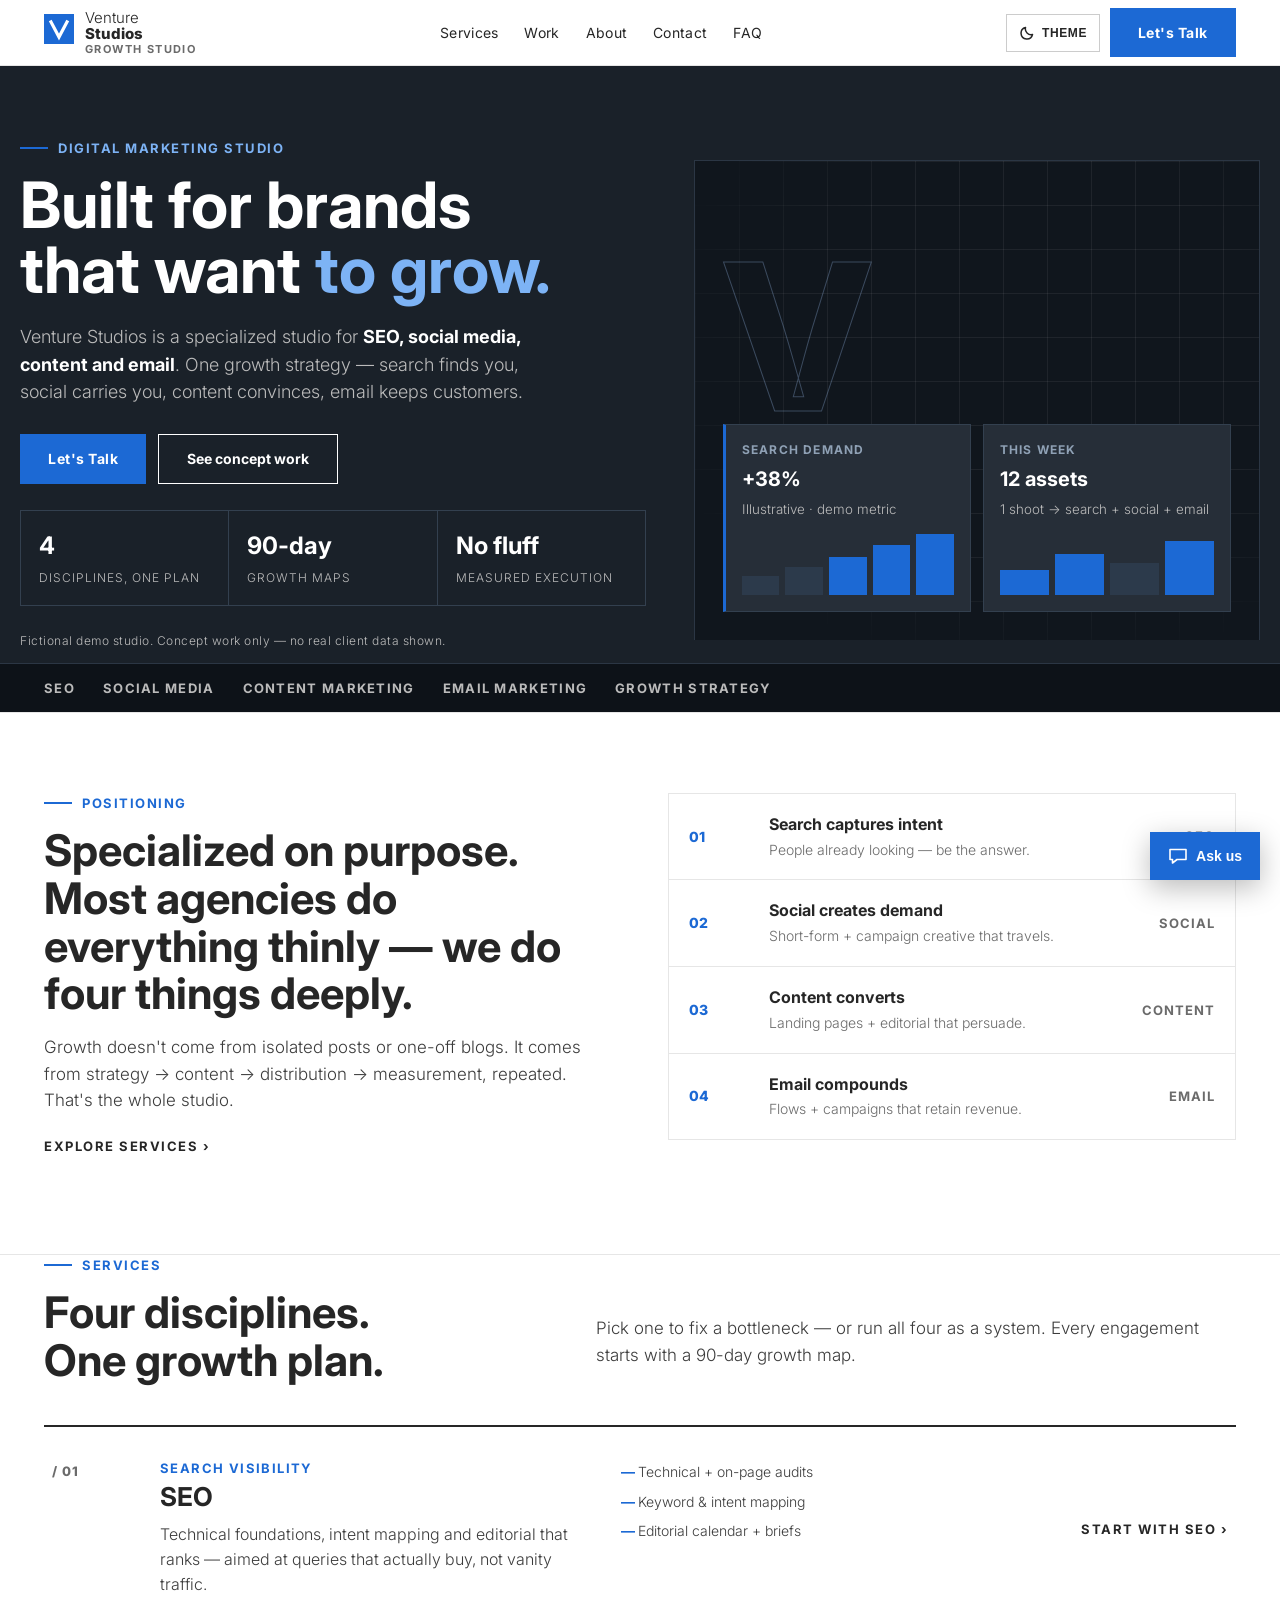
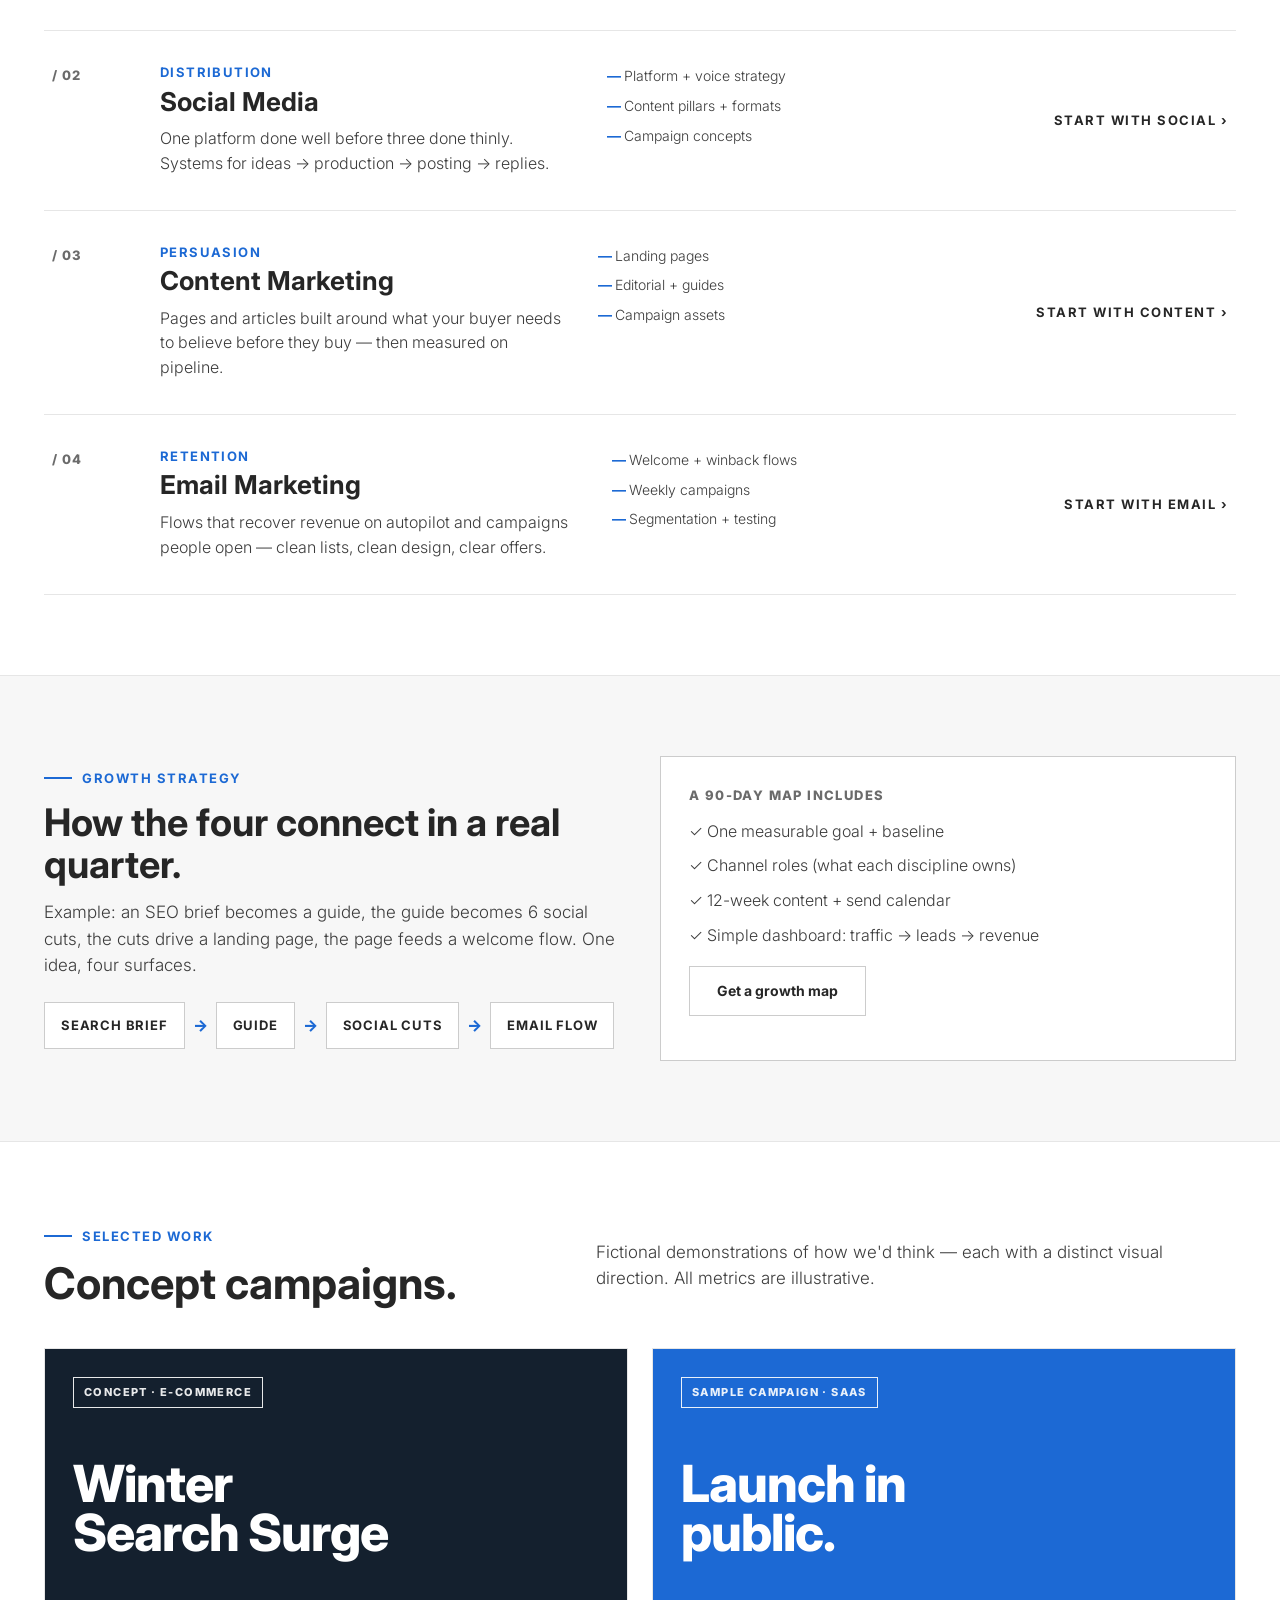
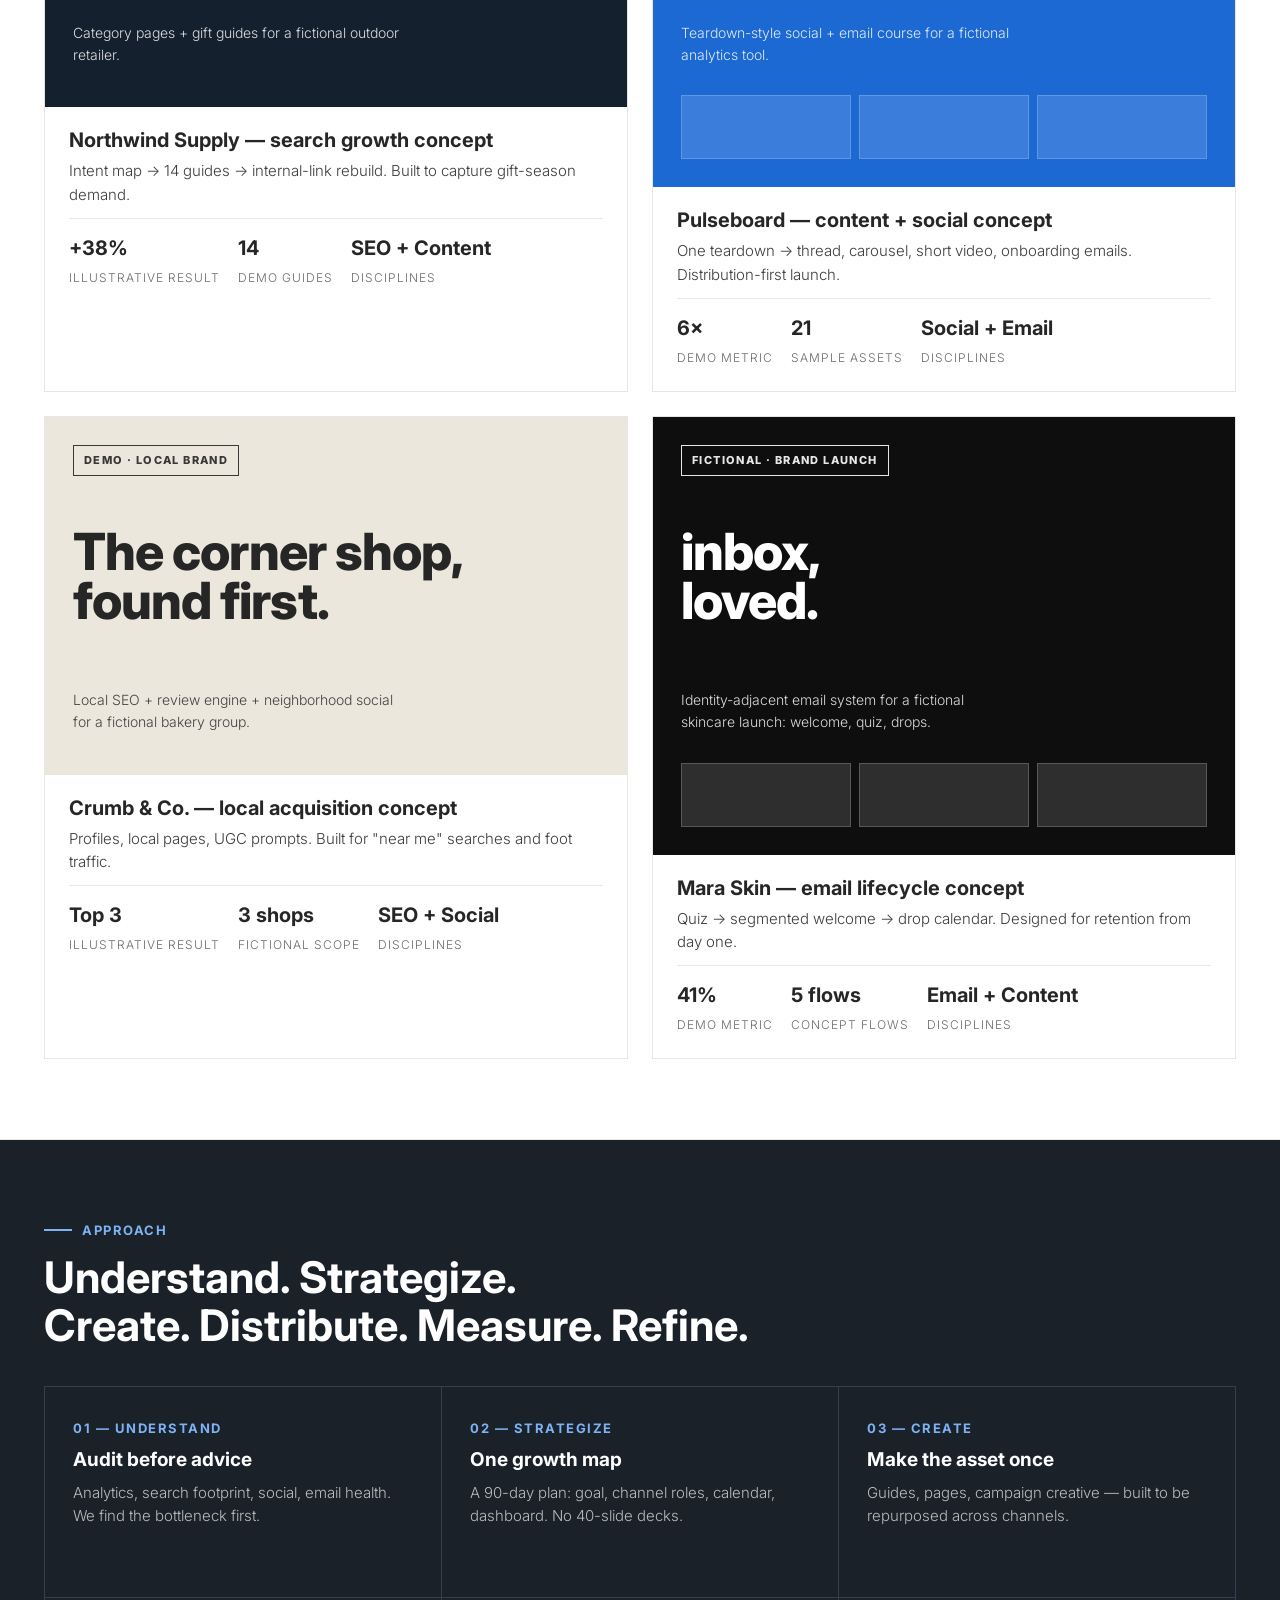
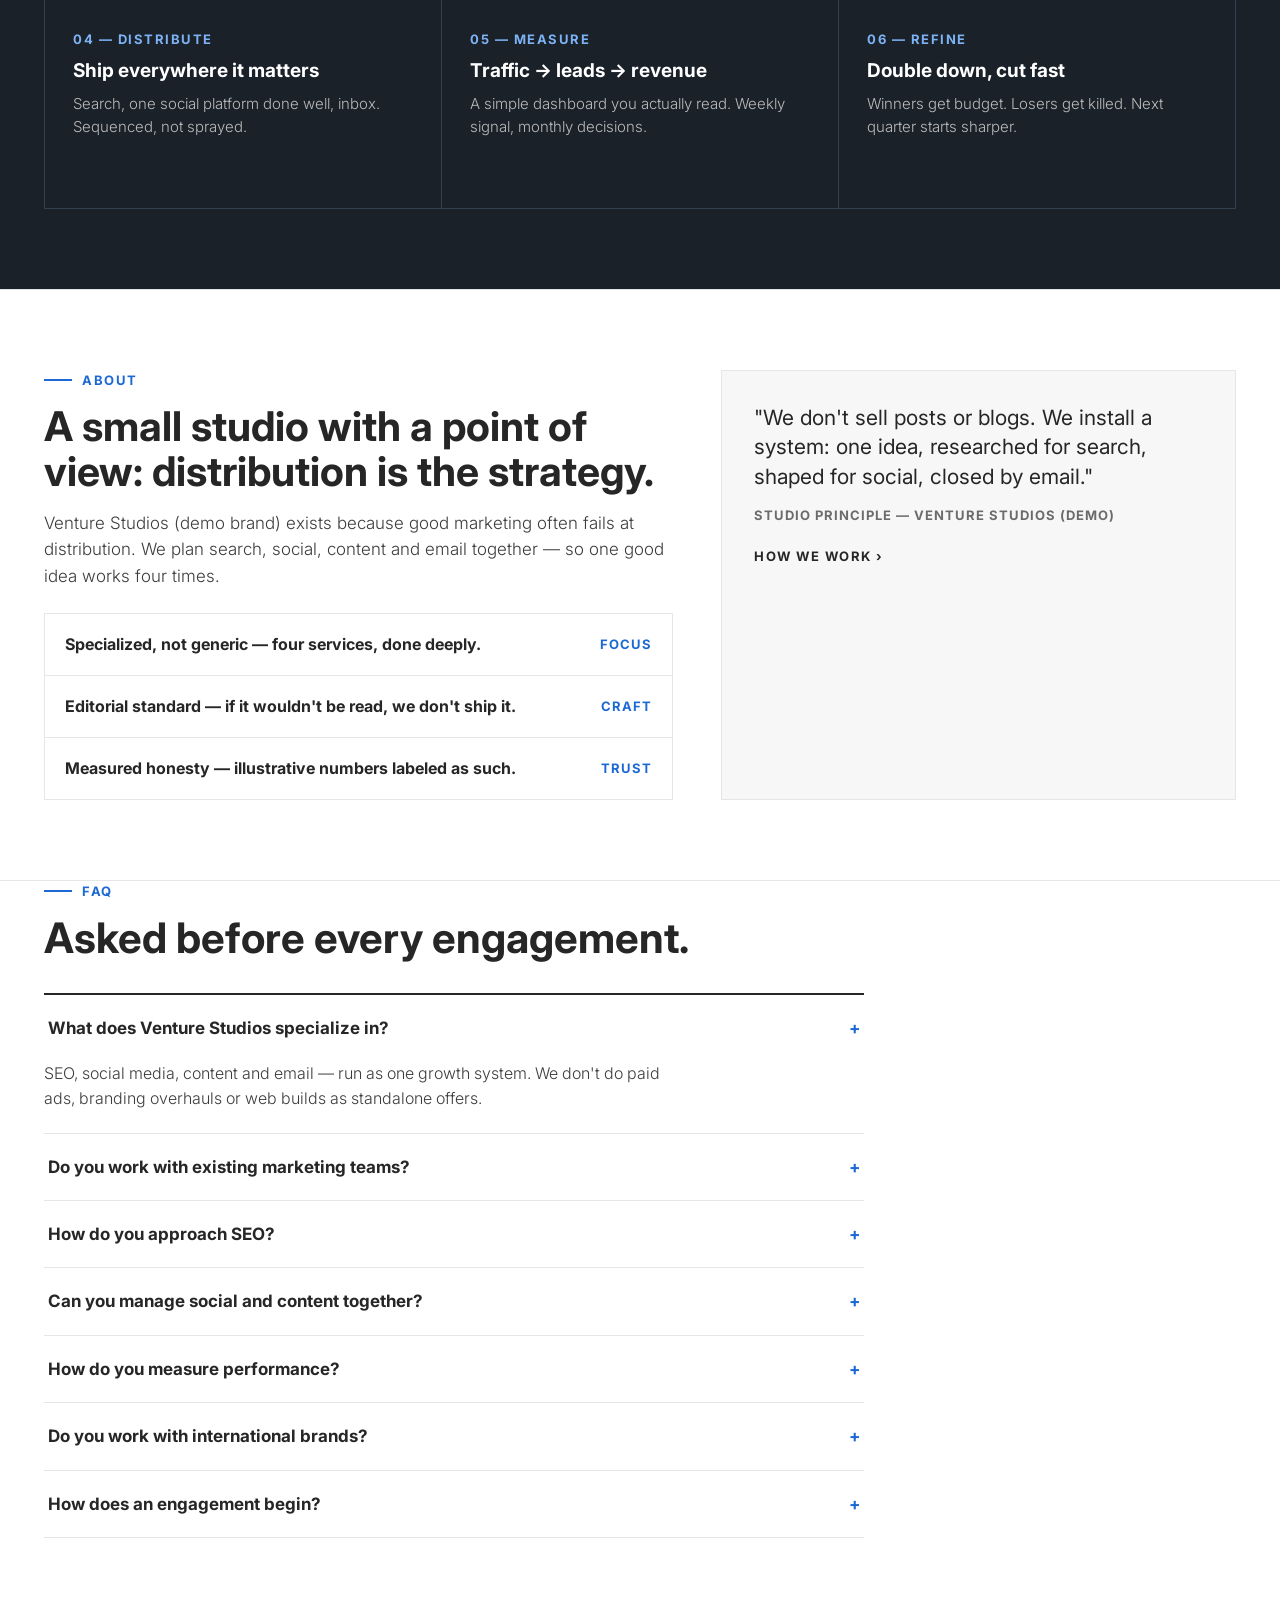
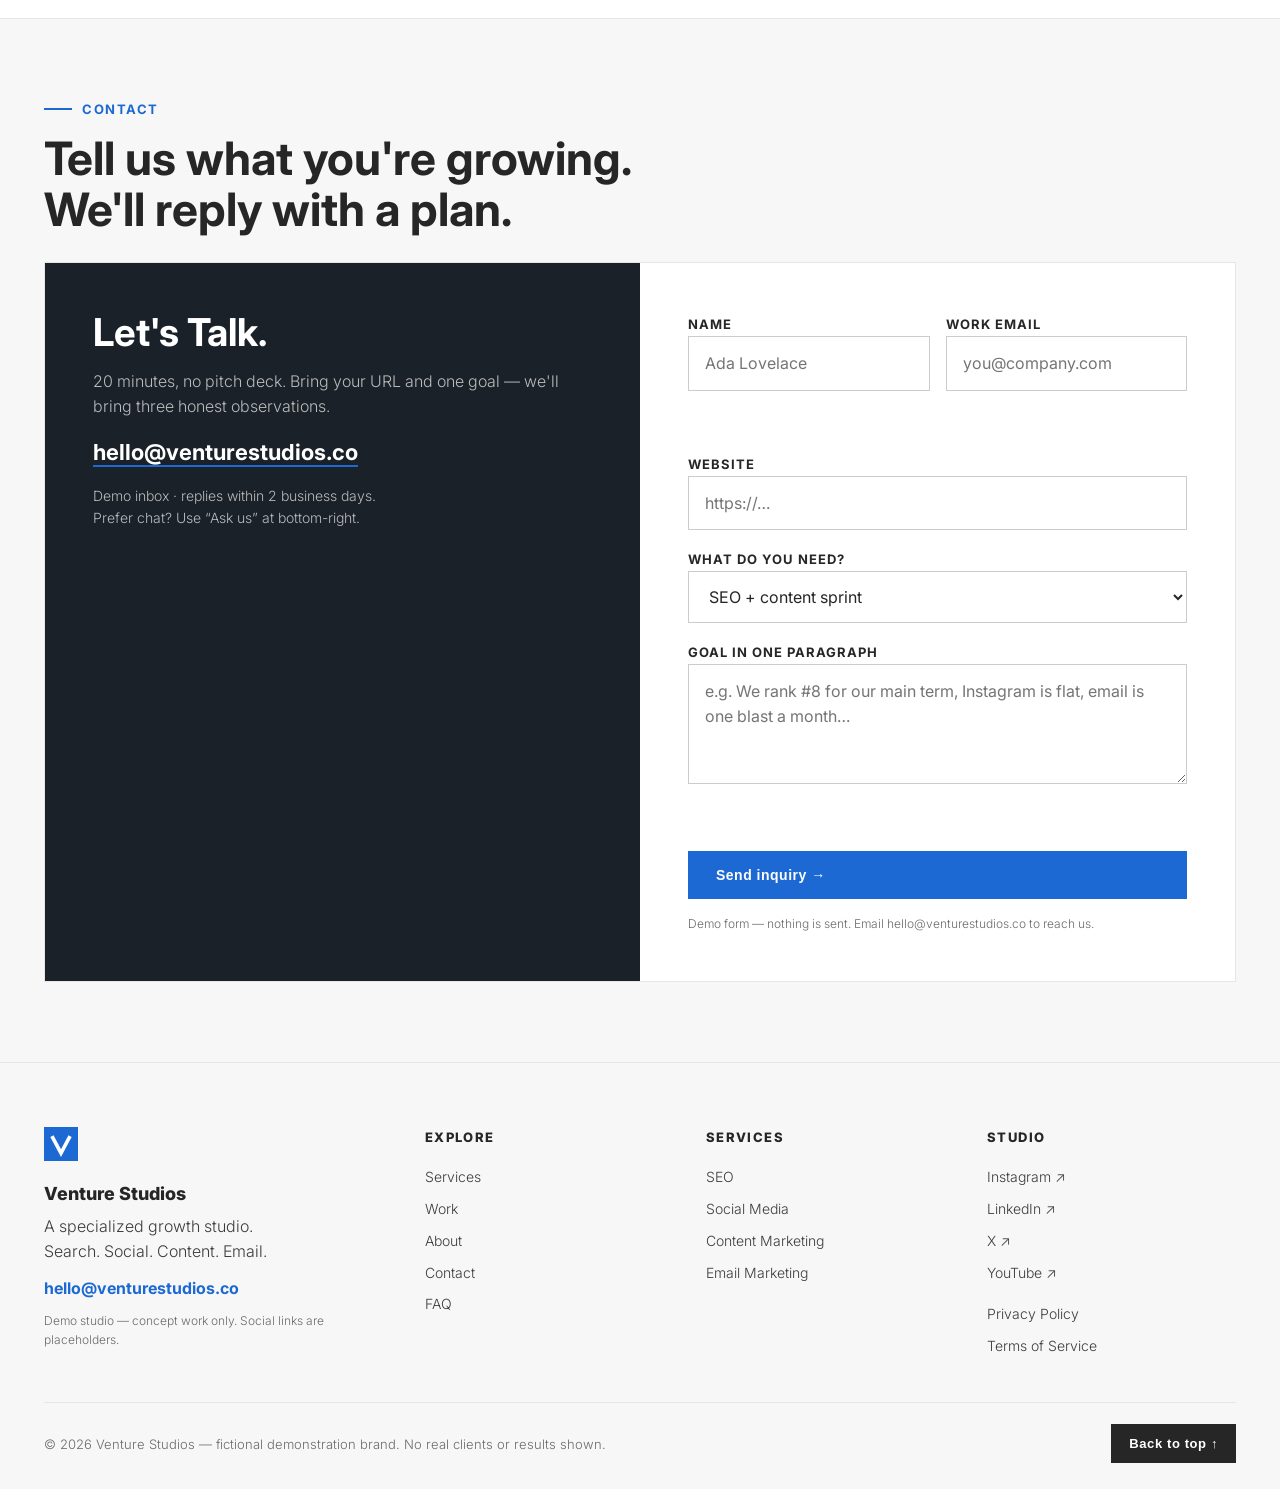
==== index.html @ 7b02ac59 "Add files via upload" ====
<!DOCTYPE html><html lang="en" data-theme="light"><head><meta charset="utf-8"><meta name="viewport" content="width=device-width, initial-scale=1, viewport-fit=cover"><title>Venture Studios — Digital Marketing Studio for SEO, Social, Content &amp; Email</title><meta name="description" content="Venture Studios is a specialized digital marketing studio. SEO, social media, content and email — connected by one growth strategy. Built for brands that want to grow."><link rel="canonical" href="https://venture-studios.demo/"><meta property="og:type" content="website"><meta property="og:title" content="Venture Studios — Digital Marketing Studio for SEO, Social, Content &amp; Email"><meta property="og:description" content="Venture Studios is a specialized digital marketing studio. SEO, social media, content and email — connected by one growth strategy. Built for brands that want to grow."><meta property="og:url" content="https://venture-studios.demo/"><meta name="twitter:card" content="summary_large_image"><meta name="twitter:title" content="Venture Studios — Digital Marketing Studio for SEO, Social, Content &amp; Email"><meta name="twitter:description" content="Venture Studios is a specialized digital marketing studio. SEO, social media, content and email — connected by one growth strategy. Built for brands that want to grow."><link rel="icon" type="image/svg+xml" href="/favicon.svg"><meta name="theme-color" content="#ffffff" media="(prefers-color-scheme: light)"><meta name="theme-color" content="#0f1419" media="(prefers-color-scheme: dark)"><link rel="preconnect" href="https://fonts.googleapis.com"><link rel="preconnect" href="https://fonts.gstatic.com" crossorigin><link href="https://fonts.googleapis.com/css2?family=Inter:wght@300;400;500;700;800&display=swap" rel="stylesheet"><link rel="stylesheet" href="/styles.css"><script type="module">(function(){try{var e=localStorage.getItem(`vs-theme`)||(window.matchMedia(`(prefers-color-scheme: dark)`).matches?`dark`:`light`);document.documentElement.setAttribute(`data-theme`,e)}catch{}})();</script></head><body><a class="skip" href="#main">Skip to content</a><header class="topnav" id="topnav"><div class="wrap nav-inner"><a class="brand" href="/" aria-label="Venture Studios home"><span class="mark" aria-hidden="true"><svg width="30" height="30" viewBox="0 0 30 30" fill="none"><rect width="30" height="30" fill="#1c69d4"></rect><path d="M7 8 L15 23 L23 8" stroke="#fff" stroke-width="3.2" stroke-linecap="square" stroke-linejoin="miter" fill="none"></path><path d="M11.5 8 L15 15.5 L18.5 8" stroke="#1c69d4" stroke-width="1.4" fill="none"></path></svg></span><span class="brand-text">Venture <strong>Studios</strong><em>Growth studio</em></span></a><nav class="desk" aria-label="Primary"><a href="/#services">Services</a><a href="/#work">Work</a><a href="/#about">About</a><a href="/#contact">Contact</a><a href="/#faq">FAQ</a></nav><div class="nav-cta"><button class="theme-btn" id="themeBtn" aria-label="Switch color theme" aria-pressed="false"><svg class="ic-sun" width="16" height="16" viewBox="0 0 16 16" fill="none" aria-hidden="true"><circle cx="8" cy="8" r="3.2" stroke="currentColor" stroke-width="1.5"></circle><path d="M8 0.8v1.8M8 13.4v1.8M0.8 8h1.8M13.4 8h1.8M3 3l1.3 1.3M11.7 11.7L13 13M13 3l-1.3 1.3M4.3 11.7L3 13" stroke="currentColor" stroke-width="1.5" stroke-linecap="square"></path></svg><svg class="ic-moon" width="16" height="16" viewBox="0 0 16 16" fill="none" aria-hidden="true"><path d="M13.5 9.5A5.8 5.8 0 0 1 6.5 2.5a5.8 5.8 0 1 0 7 7z" stroke="currentColor" stroke-width="1.5" stroke-linejoin="round"></path></svg><span class="theme-label">Theme</span></button><a class="btn-primary" href="/#contact">Let's Talk</a><button class="burger" id="burger" aria-label="Open menu" aria-expanded="false" aria-controls="mobileMenu"><span></span><span></span><span></span></button></div></div><div class="mobile-menu" id="mobileMenu" hidden><nav aria-label="Mobile"><a href="/#services">Services</a><a href="/#work">Work</a><a href="/#about">About</a><a href="/#contact">Contact</a><a href="/#faq">FAQ</a><a class="btn-primary" href="/#contact">Let's Talk</a></nav><p class="mm-note">SEO · Social · Content · Email<br><a href="mailto:hello@venturestudios.co">hello@venturestudios.co</a></p></div></header><main id="main"><section class="hero" aria-label="Introduction"><div class="wrap hero-grid"><div class="rv in"><p class="eyebrow" style="color:#7db3f5">Digital marketing studio</p><h1>Built for brands<br>that want <span>to grow.</span></h1><p class="hero-sub">Venture Studios is a specialized studio for <strong style="color:#fff">SEO, social media, content and email</strong>. One growth strategy — search finds you, social carries you, content convinces, email keeps customers.</p><div class="hero-cta"><a class="btn-primary" href="#contact">Let's Talk</a><a class="btn-dark" href="#work">See concept work</a></div><div class="hero-meta" role="list"><div role="listitem"><b>4</b><span>Disciplines, one plan</span></div><div role="listitem"><b>90-day</b><span>Growth maps</span></div><div role="listitem"><b>No fluff</b><span>Measured execution</span></div></div><p class="hero-proof">Fictional demo studio. Concept work only — no real client data shown.</p></div><div class="hero-visual rv in" aria-hidden="true"><div class="hv-grid"></div><div class="hv-big">V</div><div class="hv-cards"><div class="hv-card live"><p>Search demand</p><b>+38%</b><small>Illustrative · demo metric</small><div class="hv-bar"><i style="height:30%"></i><i style="height:45%"></i><i class="on" style="height:60%"></i><i class="on" style="height:78%"></i><i class="on" style="height:96%"></i></div></div><div class="hv-card"><p>This week</p><b>12 assets</b><small>1 shoot → search + social + email</small><div class="hv-bar"><i class="on" style="height:40%"></i><i class="on" style="height:65%"></i><i style="height:50%"></i><i class="on" style="height:85%"></i></div></div></div></div></div><div class="hero-strip"><div class="wrap"><span>SEO</span><span>Social Media</span><span>Content Marketing</span><span>Email Marketing</span><span>Growth Strategy</span></div></div></section><section class="sec" id="intro"><div class="wrap pos-grid"><div class="rv"><p class="eyebrow">Positioning</p><h2>Specialized on purpose. Most agencies do everything thinly — we do four things deeply.</h2><p class="sec-lead" style="margin-top:16px">Growth doesn't come from isolated posts or one-off blogs. It comes from strategy → content → distribution → measurement, repeated. That's the whole studio.</p><p style="margin-top:20px"><a class="text-link" href="#services">Explore services ›</a></p></div><div class="ledger rv" role="list" aria-label="How the disciplines connect"><div class="ledger-row" role="listitem"><span class="n">01</span><div><b>Search captures intent</b><span>People already looking — be the answer.</span></div><i>SEO</i></div><div class="ledger-row" role="listitem"><span class="n">02</span><div><b>Social creates demand</b><span>Short-form + campaign creative that travels.</span></div><i>Social</i></div><div class="ledger-row" role="listitem"><span class="n">03</span><div><b>Content converts</b><span>Landing pages + editorial that persuade.</span></div><i>Content</i></div><div class="ledger-row" role="listitem"><span class="n">04</span><div><b>Email compounds</b><span>Flows + campaigns that retain revenue.</span></div><i>Email</i></div></div></div></section><section class="sec" id="services" style="padding-top:0"><div class="wrap"><div class="svc-head rv"><div><p class="eyebrow">Services</p><h2>Four disciplines.<br>One growth plan.</h2></div><p class="sec-lead">Pick one to fix a bottleneck — or run all four as a system. Every engagement starts with a 90-day growth map.</p></div><div class="svc-list"><article class="svc rv"><span class="svc-no">/ 01</span><div><h3><small>Search visibility</small>SEO</h3><p>Technical foundations, intent mapping and editorial that ranks — aimed at queries that actually buy, not vanity traffic.</p></div><ul><li>Technical + on-page audits</li><li>Keyword & intent mapping</li><li>Editorial calendar + briefs</li></ul><a class="text-link" href="#contact">Start with SEO ›</a></article><article class="svc rv"><span class="svc-no">/ 02</span><div><h3><small>Distribution</small>Social Media</h3><p>One platform done well before three done thinly. Systems for ideas → production → posting → replies.</p></div><ul><li>Platform + voice strategy</li><li>Content pillars + formats</li><li>Campaign concepts</li></ul><a class="text-link" href="#contact">Start with social ›</a></article><article class="svc rv"><span class="svc-no">/ 03</span><div><h3><small>Persuasion</small>Content Marketing</h3><p>Pages and articles built around what your buyer needs to believe before they buy — then measured on pipeline.</p></div><ul><li>Landing pages</li><li>Editorial + guides</li><li>Campaign assets</li></ul><a class="text-link" href="#contact">Start with content ›</a></article><article class="svc rv"><span class="svc-no">/ 04</span><div><h3><small>Retention</small>Email Marketing</h3><p>Flows that recover revenue on autopilot and campaigns people open — clean lists, clean design, clear offers.</p></div><ul><li>Welcome + winback flows</li><li>Weekly campaigns</li><li>Segmentation + testing</li></ul><a class="text-link" href="#contact">Start with email ›</a></article></div></div></section><section class="sec growth"><div class="wrap growth-grid"><div class="rv"><p class="eyebrow">Growth strategy</p><h2>How the four connect in a real quarter.</h2><p class="sec-lead" style="margin-top:14px">Example: an SEO brief becomes a guide, the guide becomes 6 social cuts, the cuts drive a landing page, the page feeds a welcome flow. One idea, four surfaces.</p><div class="flow" aria-label="Content flow"><span>Search brief</span><em>→</em><span>Guide</span><em>→</em><span>Social cuts</span><em>→</em><span>Email flow</span></div></div><div class="rv" style="border:1px solid var(--hair-s);background:var(--canvas);padding:28px"><p style="margin:0;font-size:13px;font-weight:800;letter-spacing:1.4px;text-transform:uppercase;color:var(--muted)">A 90-day map includes</p><ul style="margin:14px 0 0;padding:0;list-style:none;display:grid;gap:10px"><li>✓ One measurable goal + baseline</li><li>✓ Channel roles (what each discipline owns)</li><li>✓ 12-week content + send calendar</li><li>✓ Simple dashboard: traffic → leads → revenue</li></ul><p style="margin-top:18px"><a class="btn-ghost" href="#contact">Get a growth map</a></p></div></div></section><section class="sec" id="work"><div class="wrap"><div class="svc-head rv"><div><p class="eyebrow">Selected work</p><h2>Concept campaigns.</h2></div><p class="sec-lead">Fictional demonstrations of how we'd think — each with a distinct visual direction. All metrics are illustrative.</p></div><div class="work-grid"><article class="work rv"><div class="art"><span class="badge">Concept · E-commerce</span><p class="art-type">Winter<br>Search Surge</p><p class="art-sub">Category pages + gift guides for a fictional outdoor retailer.</p></div><div class="work-body"><h3>Northwind Supply — search growth concept</h3><p>Intent map → 14 guides → internal-link rebuild. Built to capture gift-season demand.</p><div class="metric"><div><b>+38%</b><span>Illustrative result</span></div><div><b>14</b><span>Demo guides</span></div><div><b>SEO + Content</b><span>Disciplines</span></div></div></div></article><article class="work rv"><div class="art"><span class="badge">Sample campaign · SaaS</span><p class="art-type">Launch in<br>public.</p><p class="art-sub">Teardown-style social + email course for a fictional analytics tool.</p><div class="mock" aria-hidden="true"><i></i><i></i><i></i></div></div><div class="work-body"><h3>Pulseboard — content + social concept</h3><p>One teardown → thread, carousel, short video, onboarding emails. Distribution-first launch.</p><div class="metric"><div><b>6×</b><span>Demo metric</span></div><div><b>21</b><span>Sample assets</span></div><div><b>Social + Email</b><span>Disciplines</span></div></div></div></article><article class="work rv"><div class="art"><span class="badge" style="color:#262626">Demo · Local brand</span><p class="art-type">The corner shop, found first.</p><p class="art-sub">Local SEO + review engine + neighborhood social for a fictional bakery group.</p></div><div class="work-body"><h3>Crumb & Co. — local acquisition concept</h3><p>Profiles, local pages, UGC prompts. Built for "near me" searches and foot traffic.</p><div class="metric"><div><b>Top 3</b><span>Illustrative result</span></div><div><b>3 shops</b><span>Fictional scope</span></div><div><b>SEO + Social</b><span>Disciplines</span></div></div></div></article><article class="work rv"><div class="art"><span class="badge">Fictional · Brand launch</span><p class="art-type"> inbox,<br>loved.</p><p class="art-sub">Identity-adjacent email system for a fictional skincare launch: welcome, quiz, drops.</p><div class="mock" aria-hidden="true"><i></i><i></i><i></i></div></div><div class="work-body"><h3>Mara Skin — email lifecycle concept</h3><p>Quiz → segmented welcome → drop calendar. Designed for retention from day one.</p><div class="metric"><div><b>41%</b><span>Demo metric</span></div><div><b>5 flows</b><span>Concept flows</span></div><div><b>Email + Content</b><span>Disciplines</span></div></div></div></article></div></div></section><section class="sec proc" id="process"><div class="wrap"><p class="eyebrow">Approach</p><h2 style="font-size:clamp(28px,3.4vw,44px)">Understand. Strategize.<br>Create. Distribute. Measure. Refine.</h2><div class="steps rv"><div class="step"><b>01 — Understand</b><h3>Audit before advice</h3><p>Analytics, search footprint, social, email health. We find the bottleneck first.</p></div><div class="step"><b>02 — Strategize</b><h3>One growth map</h3><p>A 90-day plan: goal, channel roles, calendar, dashboard. No 40-slide decks.</p></div><div class="step"><b>03 — Create</b><h3>Make the asset once</h3><p>Guides, pages, campaign creative — built to be repurposed across channels.</p></div><div class="step"><b>04 — Distribute</b><h3>Ship everywhere it matters</h3><p>Search, one social platform done well, inbox. Sequenced, not sprayed.</p></div><div class="step"><b>05 — Measure</b><h3>Traffic → leads → revenue</h3><p>A simple dashboard you actually read. Weekly signal, monthly decisions.</p></div><div class="step"><b>06 — Refine</b><h3>Double down, cut fast</h3><p>Winners get budget. Losers get killed. Next quarter starts sharper.</p></div></div></div></section><section class="sec" id="about"><div class="wrap about-grid"><div class="rv"><p class="eyebrow">About</p><h2>A small studio with a point of view: distribution is the strategy.</h2><p class="sec-lead" style="margin-top:16px">Venture Studios (demo brand) exists because good marketing often fails at distribution. We plan search, social, content and email together — so one good idea works four times.</p><div class="principles"><div><b>Specialized, not generic — four services, done deeply.</b><span>Focus</span></div><div><b>Editorial standard — if it wouldn't be read, we don't ship it.</b><span>Craft</span></div><div><b>Measured honesty — illustrative numbers labeled as such.</b><span>Trust</span></div></div></div><aside class="quote-card rv"><blockquote>"We don't sell posts or blogs. We install a system: one idea, researched for search, shaped for social, closed by email."</blockquote><cite>Studio principle — Venture Studios (demo)</cite><p style="margin-top:18px"><a class="text-link" href="#process">How we work ›</a></p></aside></div></section><section class="sec" id="faq" style="padding-top:0"><div class="wrap"><p class="eyebrow">FAQ</p><h2 style="font-size:clamp(28px,3.4vw,42px)">Asked before every engagement.</h2><div class="faq-list rv"><details open><summary>What does Venture Studios specialize in? <span>+</span></summary><p>SEO, social media, content and email — run as one growth system. We don't do paid ads, branding overhauls or web builds as standalone offers.</p></details><details><summary>Do you work with existing marketing teams? <span>+</span></summary><p>Yes — most engagements plug into an in-house owner. We bring strategy, briefs and QA; your team brings context and approvals.</p></details><details><summary>How do you approach SEO? <span>+</span></summary><p>Technical health first, then intent mapping, then editorial that targets buying queries. Every article has a job: rank, assist, or convert.</p></details><details><summary>Can you manage social and content together? <span>+</span></summary><p>That's the preferred setup. One brief produces the guide, the social cuts and the email — cheaper and more coherent than separate vendors.</p></details><details><summary>How do you measure performance? <span>+</span></summary><p>One dashboard: search visibility → engaged visits → leads → email revenue. Weekly check-ins, monthly decisions. Demo metrics on this site are illustrative.</p></details><details><summary>Do you work with international brands? <span>+</span></summary><p>Yes, async-first in English. SEO and email transfer cleanly; social needs one call to nail voice per market.</p></details><details><summary>How does an engagement begin? <span>+</span></summary><p>Email hello@venturestudios.co with your URL and goal. We reply with 3 observations and a scoped 90-day map — then you decide.</p></details></div></div></section><section class="sec contact" id="contact"><div class="wrap"><p class="eyebrow">Contact</p><h2 class="rv" style="font-size:clamp(28px,3.6vw,46px);margin-bottom:28px">Tell us what you're growing.<br>We'll reply with a plan.</h2><div class="contact-grid rv"><div class="contact-left"><h2>Let's Talk.</h2><p>20 minutes, no pitch deck. Bring your URL and one goal — we'll bring three honest observations.</p><p><a class="big" href="mailto:hello@venturestudios.co">hello@venturestudios.co</a></p><p style="font-size:14px">Demo inbox · replies within 2 business days.<br>Prefer chat? Use “Ask us” at bottom-right.</p></div><form class="contact-form" id="leadForm" novalidate><div class="frow"><div class="field"><label for="f-name">Name</label><input id="f-name" name="name" required placeholder="Ada Lovelace"><p class="ferr"></p></div><div class="field"><label for="f-email">Work email</label><input id="f-email" name="email" type="email" required placeholder="you@company.com"><p class="ferr"></p></div></div><div class="field"><label for="f-url">Website</label><input id="f-url" name="website" placeholder="https://…"></div><div class="field"><label for="f-need">What do you need?</label><select id="f-need" name="need"><option>SEO + content sprint</option><option>Social + content system</option><option>Email lifecycle</option><option>Full growth (all four)</option><option>Not sure — advise me</option></select></div><div class="field"><label for="f-msg">Goal in one paragraph</label><textarea id="f-msg" name="message" required placeholder="e.g. We rank #8 for our main term, Instagram is flat, email is one blast a month…"></textarea><p class="ferr"></p></div><button class="btn-primary" type="submit">Send inquiry →</button><p style="font-size:12px;color:var(--muted);margin:0">Demo form — nothing is sent. Email hello@venturestudios.co to reach us.</p></form></div></div></section></main><footer class="footer"><div class="wrap"><div class="foot-top"><div class="foot-brand"><span class="mark" aria-hidden="true"><svg width="34" height="34" viewBox="0 0 30 30" fill="none"><rect width="30" height="30" fill="#1c69d4"></rect><path d="M7 8 L15 23 L23 8" stroke="#fff" stroke-width="3.2" fill="none"></path></svg></span><p class="foot-name">Venture Studios</p><p class="foot-tag">A specialized growth studio.<br>Search. Social. Content. Email.</p><a class="foot-mail" href="mailto:hello@venturestudios.co">hello@venturestudios.co</a><p class="demo-note">Demo studio — concept work only. Social links are placeholders.</p></div><nav class="foot-col" aria-label="Explore"><p>Explore</p><a href="/#services">Services</a><a href="/#work">Work</a><a href="/#about">About</a><a href="/#contact">Contact</a><a href="/#faq">FAQ</a></nav><nav class="foot-col" aria-label="Services"><p>Services</p><a href="/#services">SEO</a><a href="/#services">Social Media</a><a href="/#services">Content Marketing</a><a href="/#services">Email Marketing</a></nav><div class="foot-col"><p>Studio</p><div class="socials"><a href="#" aria-label="Demo link: Instagram (placeholder)">Instagram ↗</a><a href="#" aria-label="Demo link: LinkedIn (placeholder)">LinkedIn ↗</a><a href="#" aria-label="Demo link: X (placeholder)">X ↗</a><a href="#" aria-label="Demo link: YouTube (placeholder)">YouTube ↗</a></div><a href="/privacy">Privacy Policy</a><a href="/terms">Terms of Service</a></div></div><div class="foot-base"><p>© <span id="year">2026</span> Venture Studios — fictional demonstration brand. No real clients or results shown.</p><button class="to-top" id="toTop">Back to top <span aria-hidden="true">↑</span></button></div></div></footer><button class="chat-fab" id="chatFab" aria-label="Open studio chat" aria-expanded="false" aria-controls="chatPanel"><svg width="20" height="20" viewBox="0 0 20 20" fill="none" aria-hidden="true"><path d="M2 3.5h16v10H9l-4.5 3.5v-3.5H2v-10z" stroke="currentColor" stroke-width="1.6" stroke-linejoin="round"></path></svg><span>Ask us</span></button><section class="chat" id="chatPanel" role="dialog" aria-label="Venture Studios assistant" aria-modal="false" hidden><header><div><strong>Studio assistant</strong><span>Automated — not a human. Answers from this site only.</span></div><button id="chatClose" aria-label="Close chat">✕</button></header><div class="chat-log" id="chatLog" aria-live="polite"></div><div class="chips" id="chatChips"><button>What do you do?</button><button>Services</button><button>Start a project</button><button>Contact</button></div><form id="chatForm"><label class="sr" for="chatInput">Type your message</label><input id="chatInput" type="text" placeholder="Ask about services, process…" autocomplete="off" maxlength="300"><button type="submit" aria-label="Send message">→</button></form></section><script src="/app.js" defer></script></body></html>
---- styles.css ----
:root{--blue:#1c69d4;--blue-d:#0653b6;--ink:#262626;--body:#3c3c3c;--muted:#6b6b6b;--hair:#e6e6e6;--hair-s:#ccc;--canvas:#fff;--soft:#f7f7f7;--card:#fafafa;--dark:#1a2129;--dark2:#262e38;--on-d:#fff;--on-ds:#bbb;--ok:#16a34a;--err:#dc2626;--max:1240px;--sec:80px}
[data-theme="dark"]{--ink:#f2f2f2;--body:#d4d4d4;--muted:#a3a3a3;--hair:#2a3340;--hair-s:#3a4656;--canvas:#0f1419;--soft:#141b23;--card:#161e27;--dark:#0b0f14;--dark2:#1a2129;--on-d:#fff}
*{box-sizing:border-box}[hidden]{display:none!important}html{scroll-behavior:smooth}body{margin:0;font-family:Inter,system-ui,-apple-system,"Segoe UI",Roboto,sans-serif;background:var(--canvas);color:var(--body);font-weight:300;font-size:16px;line-height:1.55;-webkit-font-smoothing:antialiased;transition:background .3s,color .3s}
h1,h2,h3,h4{color:var(--ink);font-weight:700;line-height:1.1;margin:0;letter-spacing:0}
a{color:inherit}.wrap{max-width:var(--max);margin:0 auto;padding:0 24px}
.skip{position:absolute;left:-999px;top:0;background:var(--blue);color:#fff;padding:10px 16px;z-index:200}.skip:focus{left:8px;top:8px}
.sr{position:absolute;width:1px;height:1px;overflow:hidden;clip:rect(0 0 0 0)}
.eyebrow{font-size:13px;font-weight:700;letter-spacing:1.5px;text-transform:uppercase;color:var(--blue);margin:0 0 14px;display:flex;align-items:center;gap:10px}.eyebrow::before{content:"";width:28px;height:2px;background:var(--blue);display:inline-block}
.sec{padding:var(--sec) 0;border-top:1px solid var(--hair)}.sec-lead{max-width:640px;font-size:17px}
/* nav */
.topnav{position:sticky;top:0;z-index:100;background:var(--canvas);background:color-mix(in srgb,var(--canvas) 92%,transparent);backdrop-filter:blur(12px);border-bottom:1px solid var(--hair);height:66px;display:flex;align-items:center}
.nav-inner{display:flex;align-items:center;justify-content:space-between;width:100%;gap:16px}
.brand{display:flex;align-items:center;gap:11px;text-decoration:none}.brand-text{font-size:15px;color:var(--ink);line-height:1.1;display:flex;flex-direction:column}.brand-text strong{font-weight:800}.brand-text em{font-style:normal;font-size:11px;letter-spacing:1.4px;text-transform:uppercase;color:var(--muted);font-weight:700}
.desk{display:flex;gap:26px}.desk a{text-decoration:none;font-size:14px;font-weight:400;letter-spacing:.3px;color:var(--ink);position:relative;padding:6px 0}.desk a::after{content:"";position:absolute;left:0;bottom:0;height:2px;width:0;background:var(--blue);transition:width .25s}.desk a:hover::after{width:100%}
.nav-cta{display:flex;align-items:center;gap:10px}
.btn-primary{background:var(--blue);color:#fff;text-decoration:none;font-size:14px;font-weight:700;letter-spacing:.5px;padding:14px 28px;min-height:48px;display:inline-flex;align-items:center;border:0;cursor:pointer;border-radius:0;transition:background .2s,transform .15s}.btn-primary:hover{background:var(--blue-d)}.btn-primary:active{transform:translateY(1px)}
.btn-ghost{background:transparent;color:var(--ink);border:1px solid var(--hair-s);text-decoration:none;font-size:14px;font-weight:700;padding:13px 27px;min-height:48px;display:inline-flex;align-items:center;border-radius:0}.btn-ghost:hover{border-color:var(--ink)}
.btn-dark{background:transparent;color:#fff;border:1px solid #fff;text-decoration:none;padding:13px 28px;font-size:14px;font-weight:700;display:inline-flex;align-items:center}.btn-dark:hover{background:#fff;color:var(--dark)}
.theme-btn{display:inline-flex;align-items:center;gap:7px;background:transparent;border:1px solid var(--hair-s);color:var(--ink);padding:10px 12px;cursor:pointer;font-size:12px;font-weight:700;letter-spacing:.6px;text-transform:uppercase}[data-theme="dark"] .ic-sun{display:block}[data-theme="light"] .ic-sun{display:none}[data-theme="dark"] .ic-moon{display:none}[data-theme="light"] .ic-moon{display:block}
.burger{display:none;flex-direction:column;gap:5px;background:none;border:1px solid var(--hair-s);padding:12px;cursor:pointer}.burger span{width:20px;height:2px;background:var(--ink);display:block;transition:.25s}
.mobile-menu{position:absolute;top:66px;left:0;right:0;background:var(--canvas);border-bottom:1px solid var(--hair);padding:18px 24px 24px}.mobile-menu nav{display:grid;gap:4px}.mobile-menu nav a{padding:13px 4px;text-decoration:none;font-size:18px;font-weight:700;color:var(--ink);border-bottom:1px solid var(--hair)}.mm-note{color:var(--muted);font-size:14px}
/* hero */
.hero{background:var(--dark);color:#fff;position:relative;overflow:hidden}
.hero-grid{display:grid;grid-template-columns:1.05fr .95fr;gap:48px;align-items:center;padding:72px 0 0}
.hero h1{font-size:clamp(40px,5.4vw,64px);color:#fff;line-height:1.02}.hero h1 span{color:#7db3f5}
.hero-sub{color:var(--on-ds);font-size:18px;max-width:520px;margin:20px 0 28px}
.hero-meta{display:flex;gap:0;margin:26px 0;border:1px solid #33404f}.hero-meta div{flex:1;padding:16px 18px;border-left:1px solid #33404f}.hero-meta div:first-child{border-left:0}.hero-meta b{display:block;font-size:24px;color:#fff}.hero-meta span{font-size:12px;letter-spacing:1px;text-transform:uppercase;color:var(--on-ds)}
.hero-cta{display:flex;gap:12px;flex-wrap:wrap}
.hero-proof{font-size:12px;letter-spacing:.5px;color:var(--on-ds);margin-top:14px}
.hero-visual{position:relative;min-height:480px;background:#10161d;border:1px solid #2b3644;border-bottom:0;padding:28px;display:flex;flex-direction:column;justify-content:flex-end;overflow:hidden}
.hv-grid{position:absolute;inset:0;background-image:linear-gradient(#ffffff10 1px,transparent 1px),linear-gradient(90deg,#ffffff10 1px,transparent 1px);background-size:44px 44px;mask-image:radial-gradient(70% 70% at 60% 40%,#000 60%,transparent 100%)}
.hv-big{font-size:clamp(120px,16vw,210px);font-weight:800;line-height:.85;color:transparent;-webkit-text-stroke:1px #3b4a5e;letter-spacing:-4px;user-select:none}
.hv-cards{display:grid;grid-template-columns:1fr 1fr;gap:12px;position:relative}
.hv-card{background:var(--dark2);border:1px solid #33404f;padding:16px}.hv-card p{margin:0 0 4px;font-size:12px;letter-spacing:1.2px;text-transform:uppercase;color:#8fa1b5;font-weight:700}.hv-card b{color:#fff;font-size:20px}.hv-card small{color:var(--on-ds);display:block;margin-top:4px}.hv-card.live{border-left:3px solid var(--blue)}
.hv-bar{display:flex;align-items:flex-end;gap:6px;height:64px;margin-top:12px}.hv-bar i{flex:1;background:#2c3a4b;display:block}.hv-bar i.on{background:var(--blue)}
.hero-strip{background:#0d1218;border-top:1px solid #2b3644;color:var(--on-ds);font-size:13px;letter-spacing:1.3px;text-transform:uppercase;font-weight:700}.hero-strip .wrap{display:flex;gap:28px;padding-top:14px;padding-bottom:14px;overflow-x:auto;white-space:nowrap}
/* positioning */
.pos-grid{display:grid;grid-template-columns:1fr 1fr;gap:56px;align-items:start}.pos-grid h2{font-size:clamp(28px,3.4vw,44px)}.ledger{border:1px solid var(--hair)}.ledger-row{display:grid;grid-template-columns:64px 1fr auto;gap:16px;align-items:center;padding:18px 20px;border-top:1px solid var(--hair)}.ledger-row:first-child{border-top:0}.ledger-row .n{font-weight:800;color:var(--blue);font-size:14px}.ledger-row b{color:var(--ink);display:block}.ledger-row span{font-size:14px;color:var(--muted)}.ledger-row i{font-style:normal;font-size:13px;font-weight:700;letter-spacing:1px;text-transform:uppercase;color:var(--muted)}
.text-link{font-size:13px;font-weight:700;letter-spacing:1.5px;text-transform:uppercase;text-decoration:none;color:var(--ink)}.text-link:hover{color:var(--blue)}
/* services */
.svc-head{display:flex;justify-content:space-between;align-items:end;gap:24px;margin-bottom:40px}.svc-head h2{font-size:clamp(28px,3.4vw,44px)}
.svc-list{border-top:2px solid var(--ink)}
.svc{display:grid;grid-template-columns:80px 1fr 1fr auto;gap:28px;padding:34px 8px;border-bottom:1px solid var(--hair);align-items:start;transition:background .25s}.svc:hover{background:var(--soft)}
.svc-no{font-size:13px;font-weight:800;letter-spacing:1px;color:var(--muted)}.svc h3{font-size:26px;margin:0 0 10px}.svc h3 small{display:block;font-size:13px;letter-spacing:1.4px;text-transform:uppercase;color:var(--blue);margin-bottom:8px}.svc p{margin:0;max-width:420px}.svc ul{list-style:none;margin:0;padding:0;display:grid;gap:8px;font-size:14px}.svc ul li::before{content:"— ";color:var(--blue);font-weight:700}.svc a{align-self:center}
/* growth band */
.growth{background:var(--soft)}.growth-grid{display:grid;grid-template-columns:1fr 1fr;gap:40px;align-items:center}.growth h2{font-size:clamp(26px,3vw,38px)}.flow{display:flex;align-items:center;gap:0;flex-wrap:wrap;margin-top:24px}.flow span{background:var(--canvas);border:1px solid var(--hair-s);padding:12px 16px;font-size:13px;font-weight:700;letter-spacing:.8px;text-transform:uppercase;color:var(--ink)}.flow em{font-style:normal;padding:0 8px;color:var(--blue);font-weight:800}
/* work */
.work-grid{display:grid;grid-template-columns:1fr 1fr;gap:24px}
.work{border:1px solid var(--hair);background:var(--canvas);overflow:hidden}
.work .art{min-height:300px;padding:28px;display:flex;flex-direction:column;justify-content:space-between;color:#fff;position:relative;overflow:hidden}
.work:nth-child(1) .art{background:#14202e}.work:nth-child(2) .art{background:#1c69d4}.work:nth-child(3) .art{background:#ece7dd;color:#262626}.work:nth-child(4) .art{background:#0e0e0e}
.badge{display:inline-block;font-size:11px;font-weight:800;letter-spacing:1.4px;text-transform:uppercase;border:1px solid currentColor;padding:6px 10px;width:fit-content;opacity:.9}
.art-type{font-size:clamp(34px,4vw,54px);font-weight:800;line-height:.95;letter-spacing:-1px}
.art-sub{font-size:14px;opacity:.85;max-width:340px}
.work-body{padding:22px 24px}.work-body h3{font-size:20px;margin:0 0 8px}.work-body p{margin:0 0 12px;font-size:15px}.metric{display:flex;gap:18px;border-top:1px solid var(--hair);padding-top:14px;margin-top:6px}.metric b{color:var(--ink);font-size:20px;display:block}.metric span{font-size:12px;text-transform:uppercase;letter-spacing:1px;color:var(--muted)}
.mock{display:grid;grid-template-columns:1fr 1fr 1fr;gap:8px;margin-top:16px}.mock i{height:64px;display:block;background:#ffffff22;border:1px solid #ffffff33}.mock.light i{background:#00000010;border-color:#00000020}
/* process */
.proc{background:var(--dark);color:#fff}.proc h2{color:#fff}.proc .eyebrow{color:#7db3f5}.proc .eyebrow::before{background:#7db3f5}.steps{display:grid;grid-template-columns:repeat(3,1fr);gap:1px;background:#33404f;border:1px solid #33404f;margin-top:36px}.step{background:var(--dark);padding:28px;min-height:210px}.step b{font-size:13px;letter-spacing:1.5px;text-transform:uppercase;color:#7db3f5}.step h3{color:#fff;margin:10px 0;font-size:19px}.step p{color:var(--on-ds);margin:0;font-size:15px}
/* about */
.about-grid{display:grid;grid-template-columns:1.1fr .9fr;gap:48px}.about-grid h2{font-size:clamp(28px,3.2vw,42px)}.principles{display:grid;gap:0;border:1px solid var(--hair);margin-top:24px}.principles div{padding:18px 20px;border-top:1px solid var(--hair);display:grid;grid-template-columns:1fr auto;gap:12px;align-items:center}.principles div:first-child{border:0}.principles b{color:var(--ink)}.principles span{font-size:13px;font-weight:700;color:var(--blue);letter-spacing:1px;text-transform:uppercase}
.quote-card{background:var(--soft);border:1px solid var(--hair);padding:32px;position:sticky;top:90px}.quote-card blockquote{margin:0;font-size:21px;line-height:1.4;color:var(--ink);font-weight:400}.quote-card cite{display:block;margin-top:14px;font-style:normal;font-size:13px;letter-spacing:1px;text-transform:uppercase;color:var(--muted);font-weight:700}
/* faq */
.faq-list{max-width:820px;margin-top:32px;border-top:2px solid var(--ink)}details{border-bottom:1px solid var(--hair)}summary{cursor:pointer;list-style:none;display:flex;justify-content:space-between;gap:16px;padding:20px 4px;font-weight:700;color:var(--ink);font-size:17px}summary::-webkit-details-marker{display:none}summary span:last-child{color:var(--blue)}details p{margin:0 0 22px;max-width:640px}
/* contact */
.contact{background:var(--soft)}.contact-grid{display:grid;grid-template-columns:1fr 1fr;gap:0;border:1px solid var(--hair);background:var(--canvas)}.contact-left{background:var(--dark);color:#fff;padding:48px}.contact-left h2{color:#fff;font-size:clamp(28px,3vw,40px)}.contact-left p{color:var(--on-ds)}.contact-left a.big{color:#fff;font-size:22px;font-weight:700;text-decoration:none;border-bottom:2px solid var(--blue)}.contact-left a.big:hover{color:#7db3f5}
form.contact-form{padding:48px;display:grid;gap:16px}label{font-size:13px;font-weight:700;letter-spacing:1px;text-transform:uppercase;color:var(--ink)}input,select,textarea{background:var(--canvas);border:1px solid var(--hair-s);color:var(--ink);padding:14px 16px;font:inherit;font-weight:400;min-height:48px;width:100%;border-radius:0}input:focus,select:focus,textarea:focus{outline:2px solid var(--blue);outline-offset:-1px}textarea{min-height:120px;resize:vertical}.frow{display:grid;grid-template-columns:1fr 1fr;gap:16px}.ferr{color:var(--err);font-size:13px;min-height:18px}.ok-msg{background:#eafbef;border:1px solid var(--ok);color:#14532d;padding:14px 16px;font-size:14px}
/* footer */
.footer{background:var(--soft);border-top:1px solid var(--hair);padding:64px 0 0;color:var(--body)}.foot-top{display:grid;grid-template-columns:1.4fr 1fr 1fr 1fr;gap:32px;padding-bottom:40px}.foot-name{color:var(--ink);font-weight:800;font-size:18px;margin:12px 0 6px}.foot-tag{margin:0 0 12px}.foot-mail{font-weight:700;color:var(--blue);text-decoration:none}.demo-note{font-size:12px;color:var(--muted)}.foot-col p{font-size:13px;font-weight:800;letter-spacing:1.4px;text-transform:uppercase;color:var(--ink);margin:0 0 14px}.foot-col a{display:block;text-decoration:none;font-size:14px;padding:5px 0;color:var(--body)}.foot-col a:hover{color:var(--blue)}.socials{margin-bottom:10px}.foot-base{border-top:1px solid var(--hair);padding:18px 0 22px;display:flex;justify-content:space-between;gap:16px;align-items:center;font-size:13px;color:var(--muted)}.to-top{background:var(--ink);color:var(--canvas);border:0;padding:12px 18px;font-weight:700;cursor:pointer;font-size:13px;letter-spacing:.6px}
/* chat */
.chat-fab{position:fixed;right:20px;bottom:calc(20px + env(safe-area-inset-bottom));z-index:120;background:var(--blue);color:#fff;border:0;display:flex;align-items:center;gap:8px;padding:14px 18px;font-weight:700;font-size:14px;cursor:pointer;box-shadow:0 8px 28px #0004;border-radius:0}.chat-fab:hover{background:var(--blue-d)}
.chat{position:fixed;right:20px;bottom:calc(84px + env(safe-area-inset-bottom));z-index:121;width:min(360px,calc(100vw - 32px));background:var(--canvas);border:1px solid var(--hair-s);box-shadow:0 20px 60px #0005;display:flex;flex-direction:column;overflow:hidden}.chat header{background:var(--dark);color:#fff;padding:14px 16px;display:flex;justify-content:space-between;gap:10px;align-items:flex-start}.chat header strong{display:block;font-size:15px}.chat header span{font-size:12px;color:var(--on-ds)}.chat header button{background:none;border:1px solid #ffffff44;color:#fff;cursor:pointer;padding:6px 10px}.chat-log{height:260px;overflow:auto;padding:14px;display:flex;flex-direction:column;gap:10px}.msg{max-width:85%;padding:10px 12px;font-size:14px}.msg.bot{background:var(--soft);border:1px solid var(--hair);color:var(--ink)}.msg.user{background:var(--blue);color:#fff;align-self:flex-end}.chips{display:flex;gap:8px;padding:0 14px 10px;flex-wrap:wrap}.chips button{border:1px solid var(--hair-s);background:var(--canvas);color:var(--ink);font-size:12px;font-weight:700;padding:8px 10px;cursor:pointer}.chips button:hover{border-color:var(--blue);color:var(--blue)}#chatForm{display:flex;border-top:1px solid var(--hair)}#chatForm input{border:0;flex:1}#chatForm input:focus{outline:none;box-shadow:inset 0 0 0 2px var(--blue)}#chatForm button{background:var(--ink);color:var(--canvas);border:0;width:52px;cursor:pointer;font-size:18px}
/* reveal */
.rv{opacity:0;transform:translateY(18px);transition:opacity .6s ease,transform .6s ease}.rv.in{opacity:1;transform:none}@media(prefers-reduced-motion:reduce){html{scroll-behavior:auto}.rv{opacity:1;transform:none;transition:none}*{animation:none!important;transition:none!important}}
:focus-visible{outline:2px solid var(--blue);outline-offset:2px}
.legal{max-width:760px;padding:56px 24px 80px;margin:0 auto}.legal h1{font-size:40px;margin:0 0 12px}.legal h2{font-size:20px;margin:32px 0 8px}.legal p,.legal li{font-size:15.5px}
@media(max-width:960px){.hero-grid,.pos-grid,.growth-grid,.about-grid,.contact-grid{grid-template-columns:1fr}.svc{grid-template-columns:1fr;gap:12px}.steps{grid-template-columns:1fr 1fr}.work-grid{grid-template-columns:1fr}.foot-top{grid-template-columns:1fr 1fr}.desk{display:none}.burger{display:flex}.hero-visual{min-height:420px}.quote-card{position:static}.contact-left,.contact-form{padding:28px}}
@media(max-width:640px){:root{--sec:56px}.steps{grid-template-columns:1fr}.frow{grid-template-columns:1fr}.foot-top{grid-template-columns:1fr}.theme-label{display:none}.hero-meta{flex-direction:column}.hero-meta div{border-left:0;border-top:1px solid #33404f}.hero-meta div:first-child{border-top:0}.btn-primary{padding:14px 20px}}
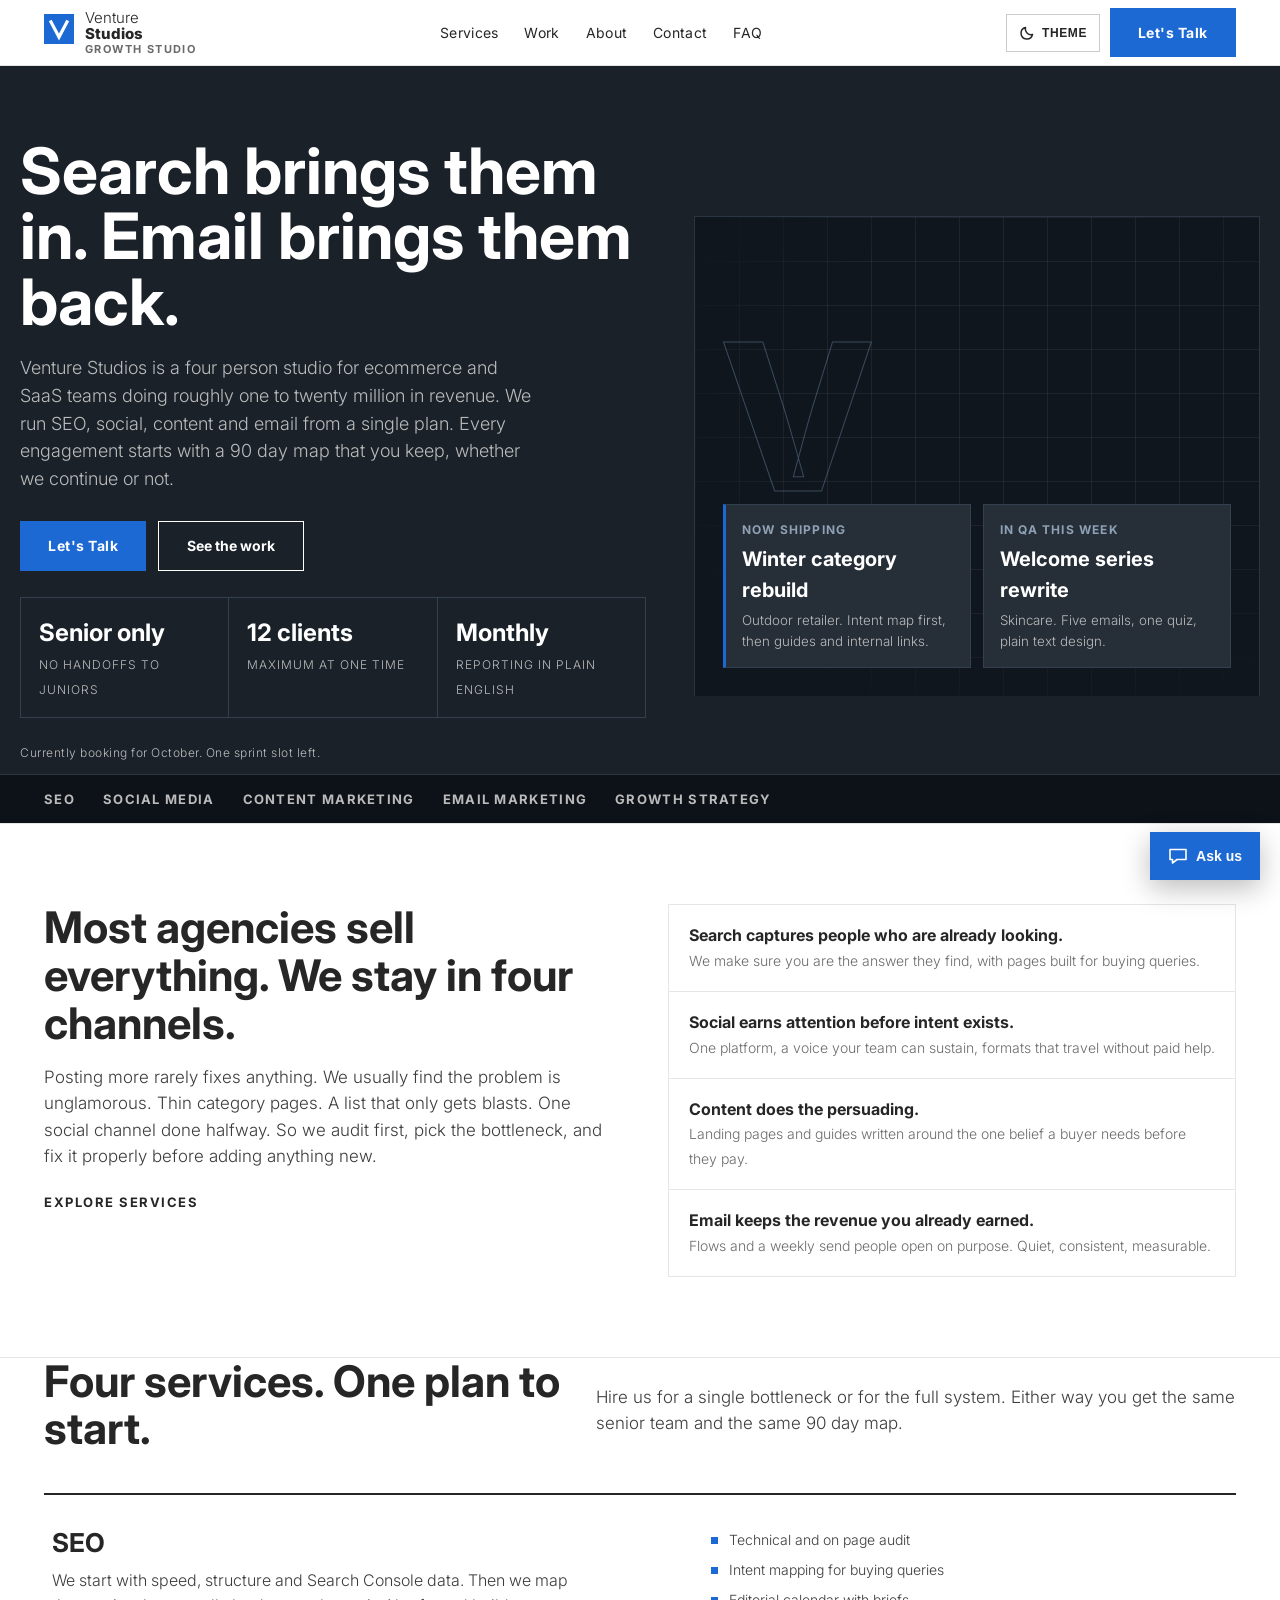
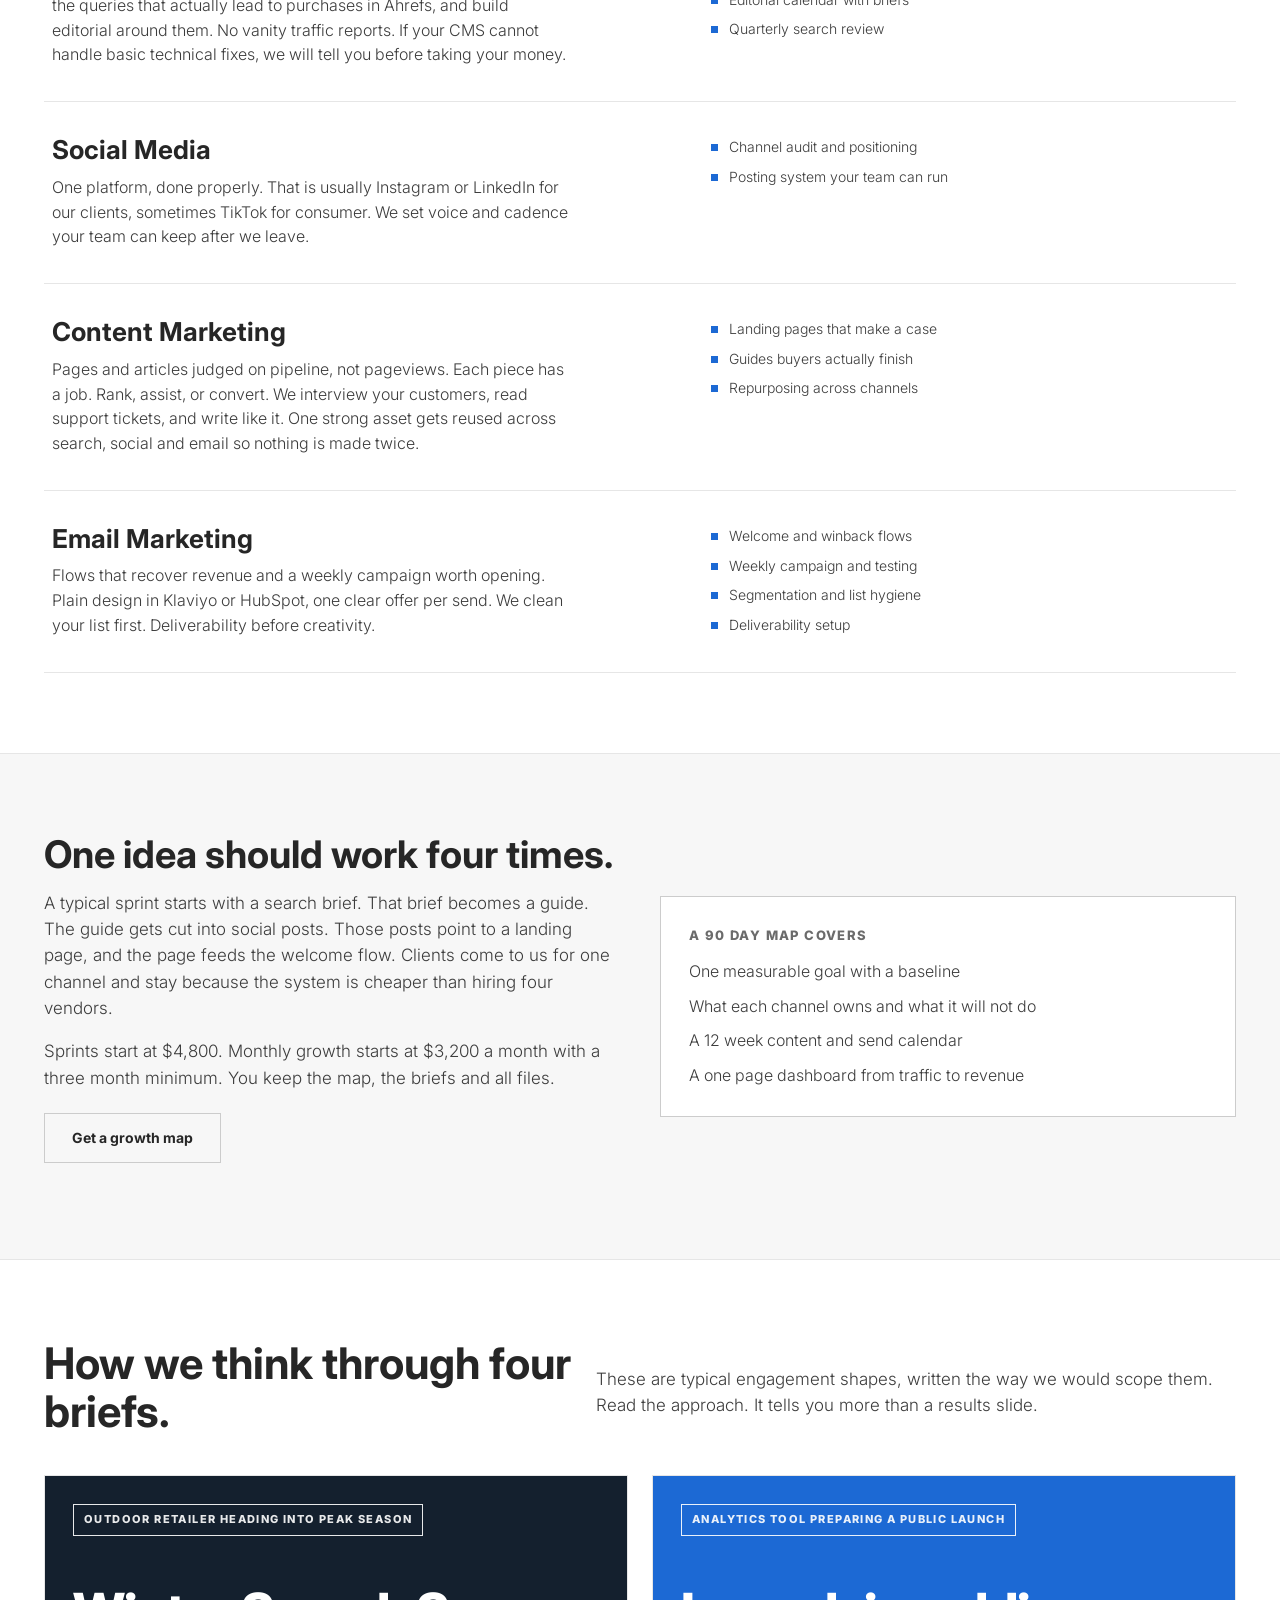
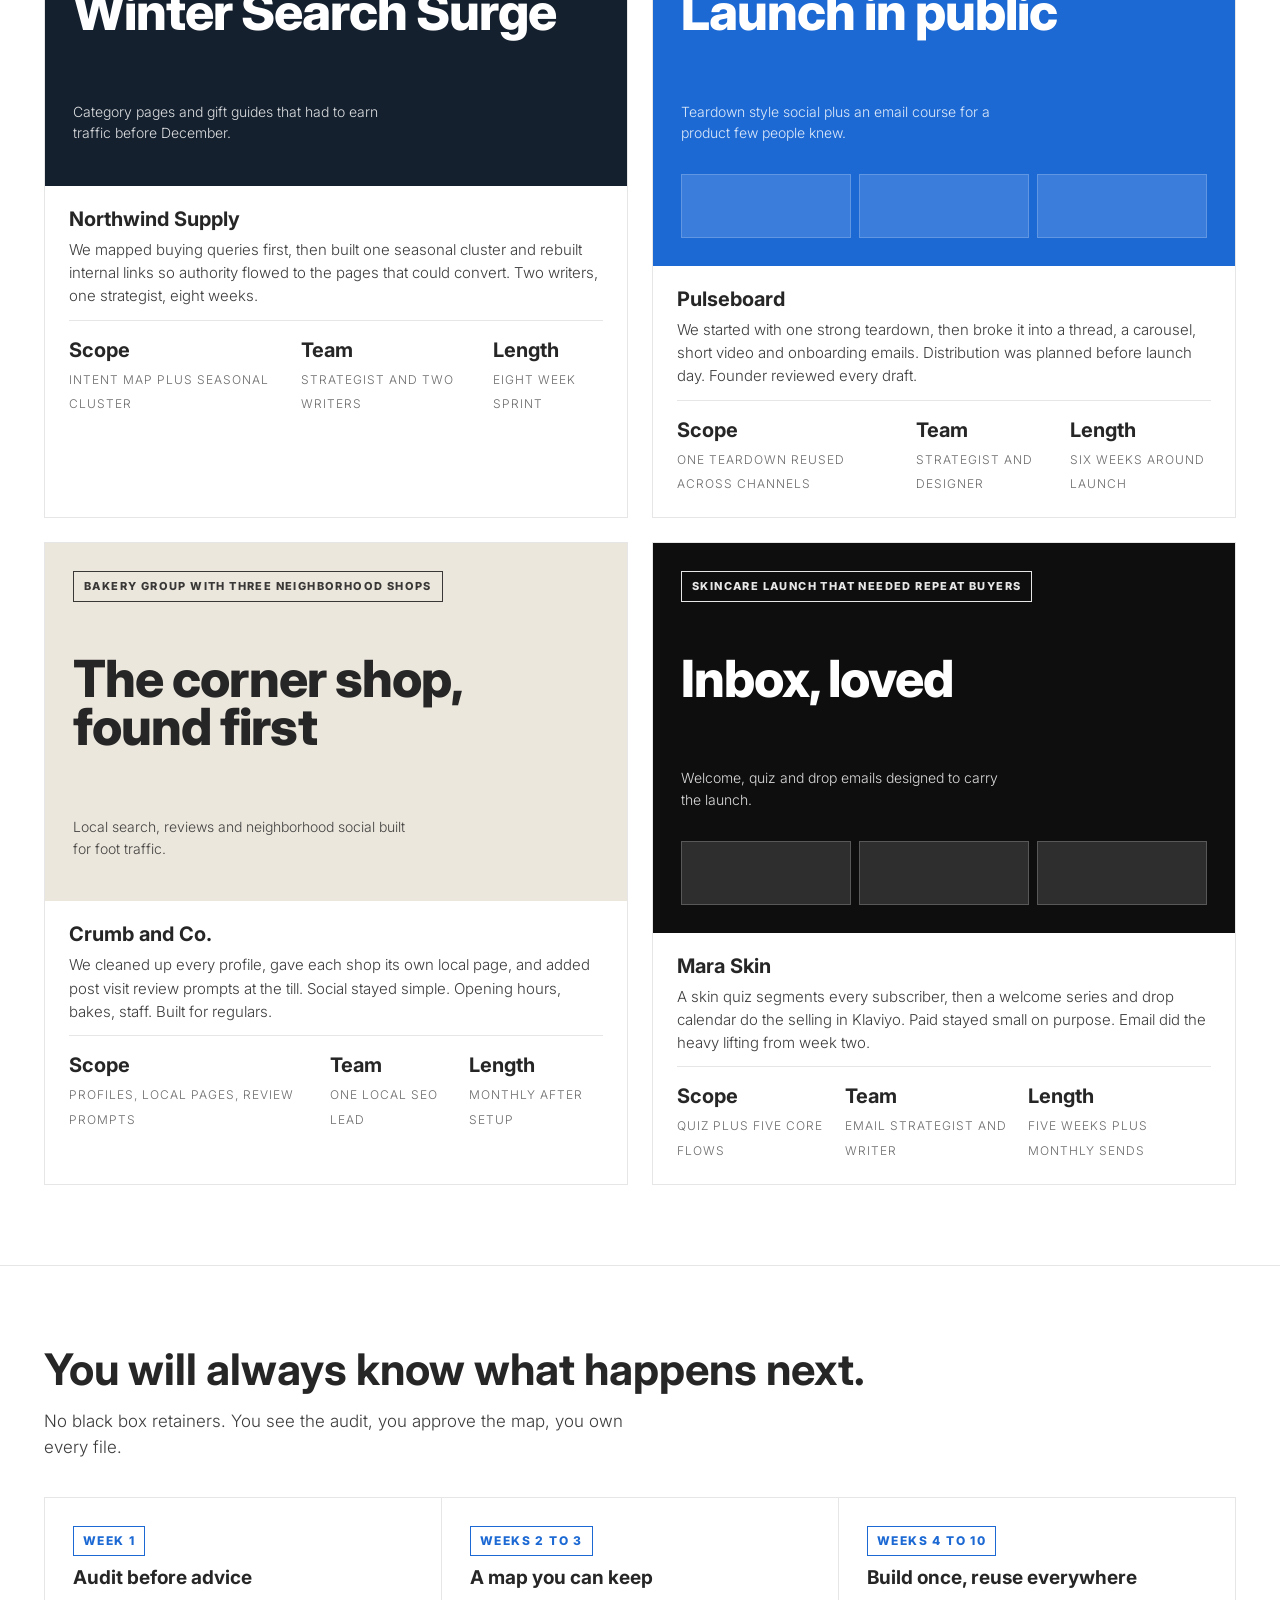
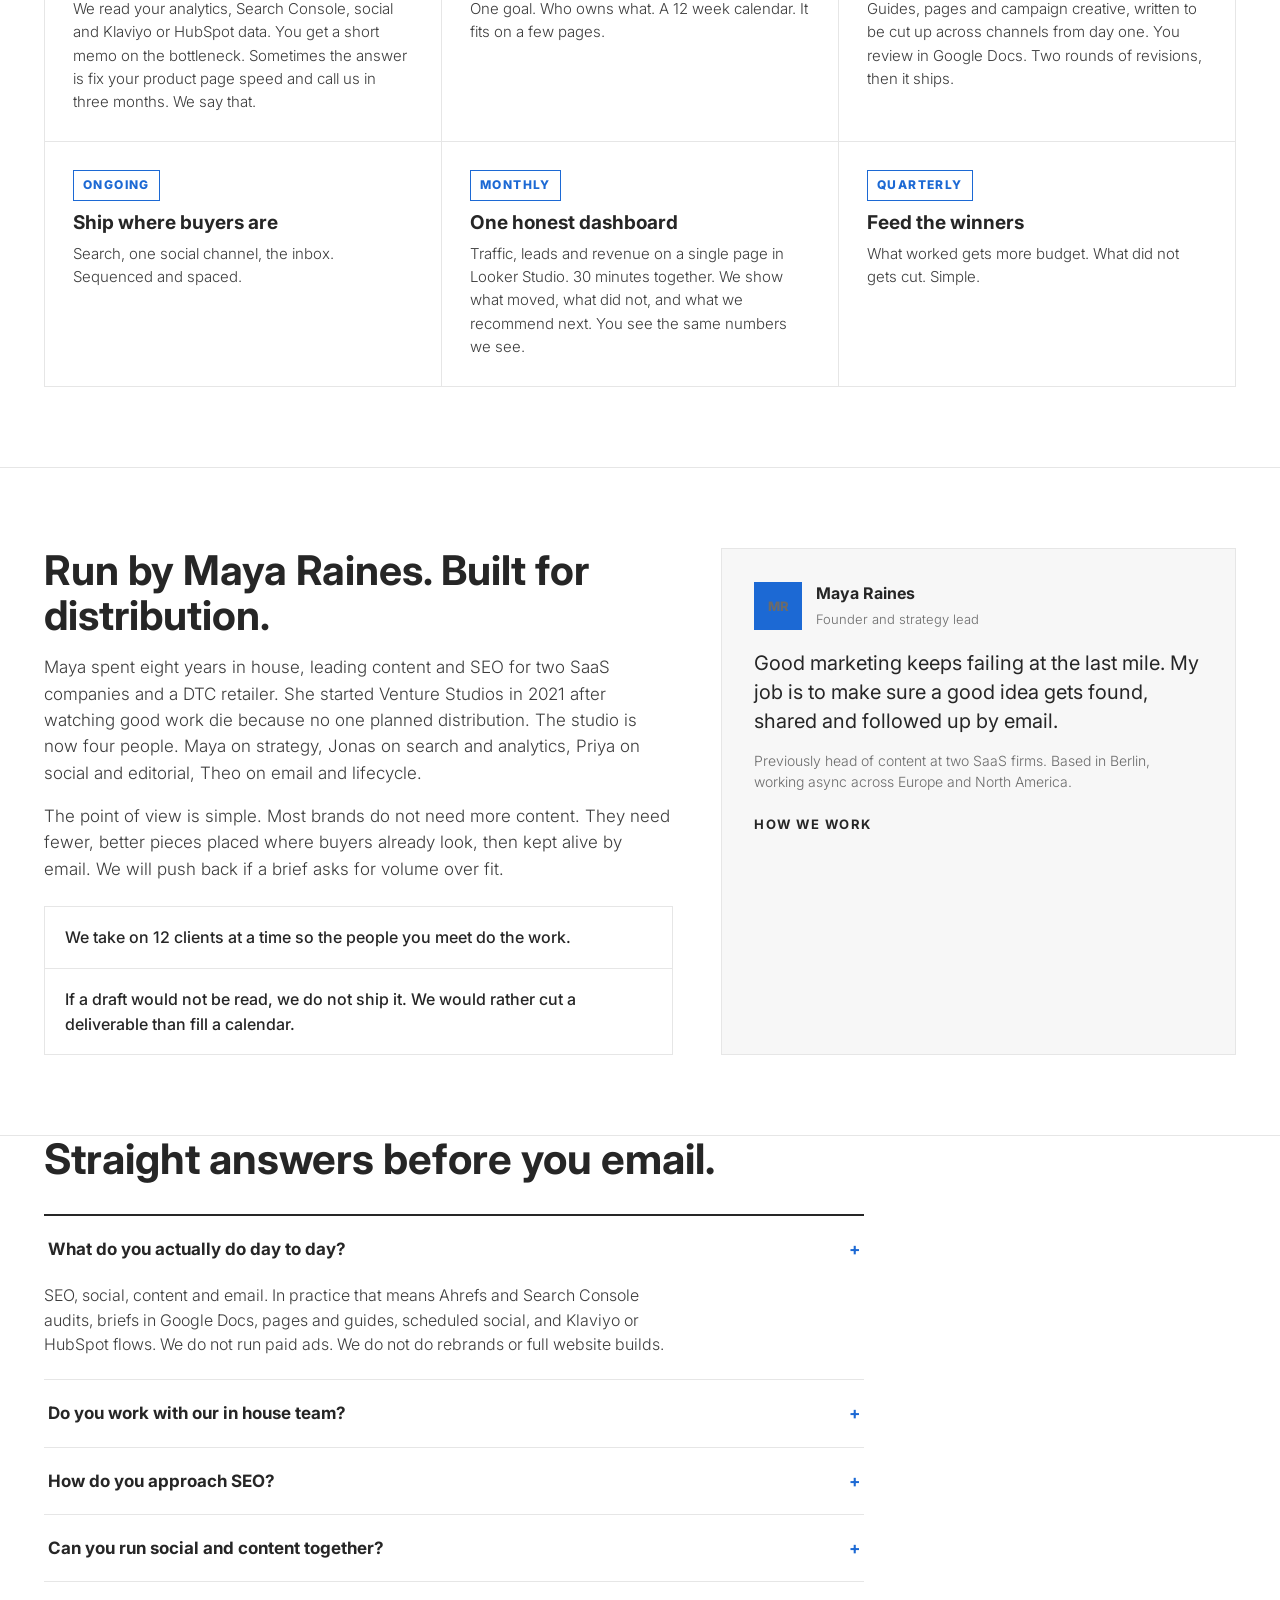
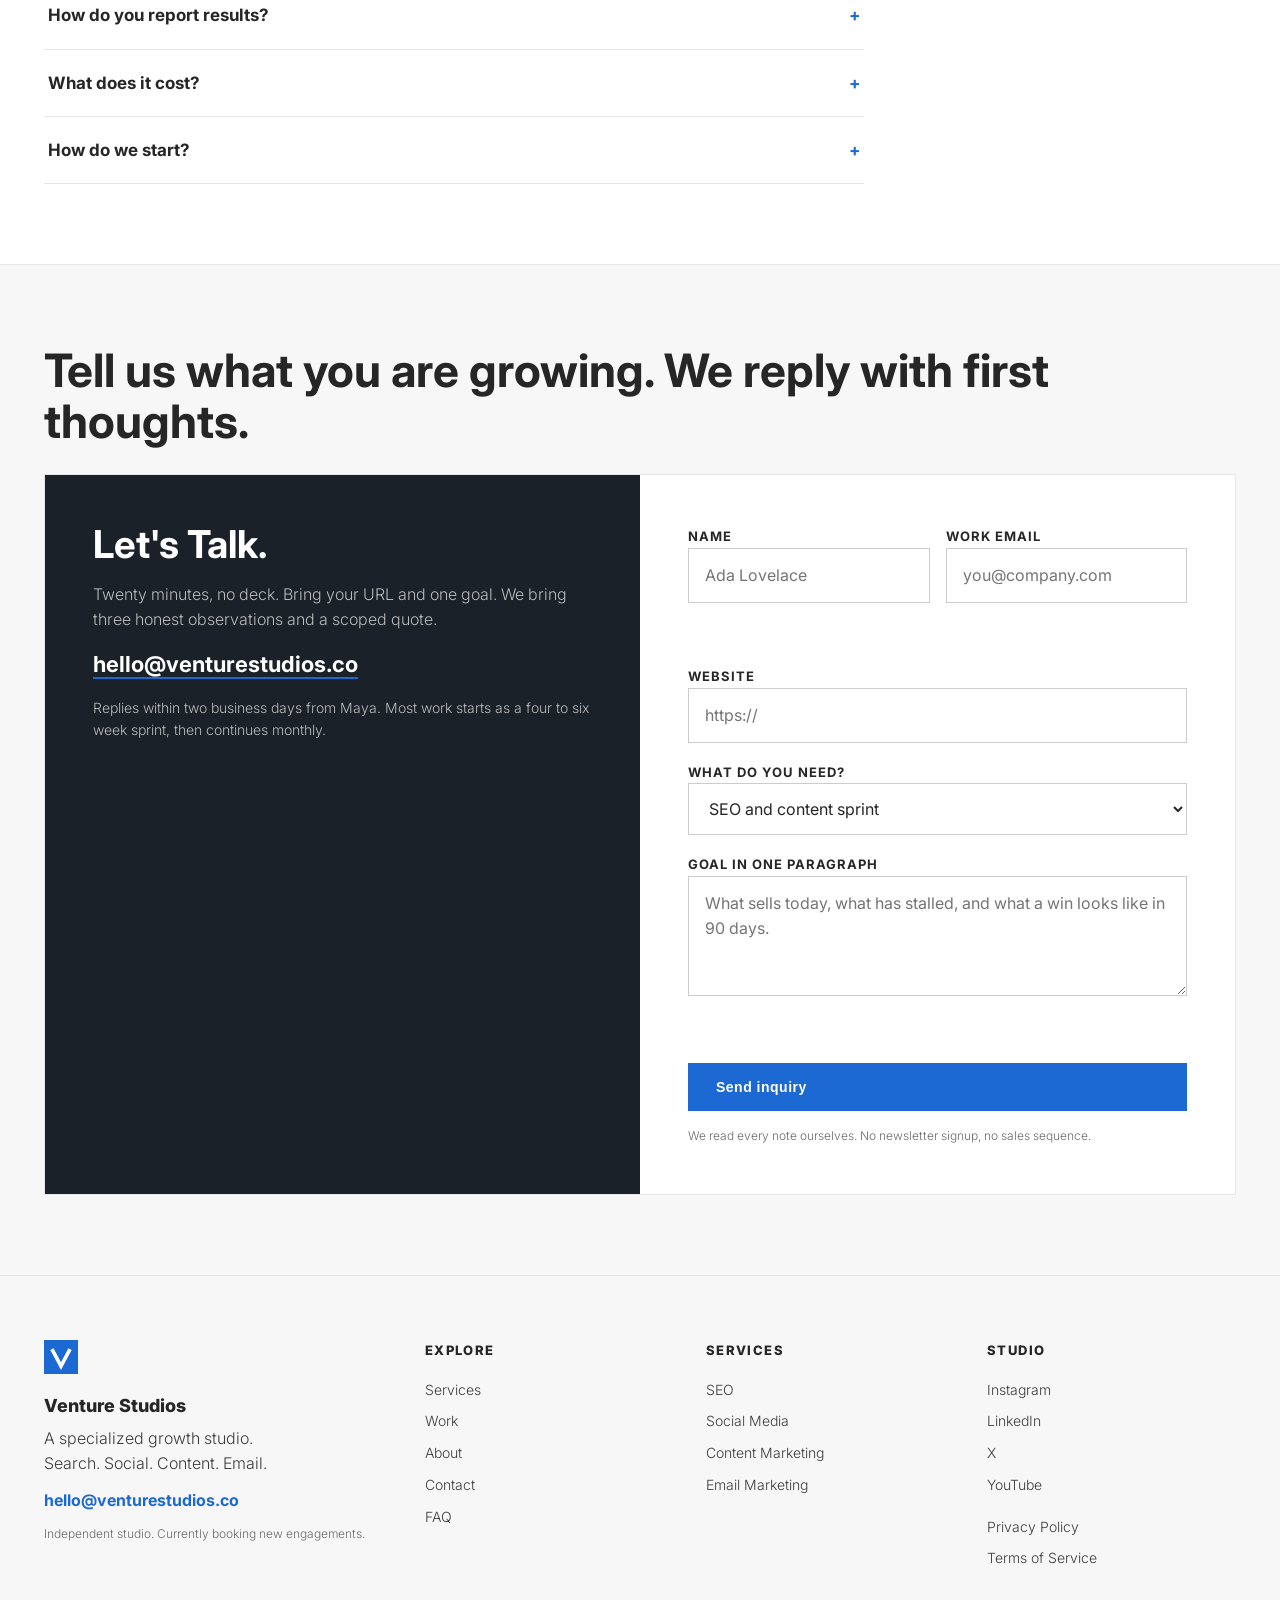
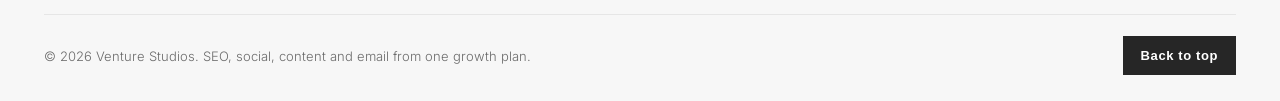
==== commit 9d96a3b6: "Add files via upload" ====
--- a/index.html
+++ b/index.html
@@ -1 +1 @@
-<!DOCTYPE html><html lang="en" data-theme="light"><head><meta charset="utf-8"><meta name="viewport" content="width=device-width, initial-scale=1, viewport-fit=cover"><title>Venture Studios — Digital Marketing Studio for SEO, Social, Content &amp; Email</title><meta name="description" content="Venture Studios is a specialized digital marketing studio. SEO, social media, content and email — connected by one growth strategy. Built for brands that want to grow."><link rel="canonical" href="https://venture-studios.demo/"><meta property="og:type" content="website"><meta property="og:title" content="Venture Studios — Digital Marketing Studio for SEO, Social, Content &amp; Email"><meta property="og:description" content="Venture Studios is a specialized digital marketing studio. SEO, social media, content and email — connected by one growth strategy. Built for brands that want to grow."><meta property="og:url" content="https://venture-studios.demo/"><meta name="twitter:card" content="summary_large_image"><meta name="twitter:title" content="Venture Studios — Digital Marketing Studio for SEO, Social, Content &amp; Email"><meta name="twitter:description" content="Venture Studios is a specialized digital marketing studio. SEO, social media, content and email — connected by one growth strategy. Built for brands that want to grow."><link rel="icon" type="image/svg+xml" href="/favicon.svg"><meta name="theme-color" content="#ffffff" media="(prefers-color-scheme: light)"><meta name="theme-color" content="#0f1419" media="(prefers-color-scheme: dark)"><link rel="preconnect" href="https://fonts.googleapis.com"><link rel="preconnect" href="https://fonts.gstatic.com" crossorigin><link href="https://fonts.googleapis.com/css2?family=Inter:wght@300;400;500;700;800&display=swap" rel="stylesheet"><link rel="stylesheet" href="/styles.css"><script type="module">(function(){try{var e=localStorage.getItem(`vs-theme`)||(window.matchMedia(`(prefers-color-scheme: dark)`).matches?`dark`:`light`);document.documentElement.setAttribute(`data-theme`,e)}catch{}})();</script></head><body><a class="skip" href="#main">Skip to content</a><header class="topnav" id="topnav"><div class="wrap nav-inner"><a class="brand" href="/" aria-label="Venture Studios home"><span class="mark" aria-hidden="true"><svg width="30" height="30" viewBox="0 0 30 30" fill="none"><rect width="30" height="30" fill="#1c69d4"></rect><path d="M7 8 L15 23 L23 8" stroke="#fff" stroke-width="3.2" stroke-linecap="square" stroke-linejoin="miter" fill="none"></path><path d="M11.5 8 L15 15.5 L18.5 8" stroke="#1c69d4" stroke-width="1.4" fill="none"></path></svg></span><span class="brand-text">Venture <strong>Studios</strong><em>Growth studio</em></span></a><nav class="desk" aria-label="Primary"><a href="/#services">Services</a><a href="/#work">Work</a><a href="/#about">About</a><a href="/#contact">Contact</a><a href="/#faq">FAQ</a></nav><div class="nav-cta"><button class="theme-btn" id="themeBtn" aria-label="Switch color theme" aria-pressed="false"><svg class="ic-sun" width="16" height="16" viewBox="0 0 16 16" fill="none" aria-hidden="true"><circle cx="8" cy="8" r="3.2" stroke="currentColor" stroke-width="1.5"></circle><path d="M8 0.8v1.8M8 13.4v1.8M0.8 8h1.8M13.4 8h1.8M3 3l1.3 1.3M11.7 11.7L13 13M13 3l-1.3 1.3M4.3 11.7L3 13" stroke="currentColor" stroke-width="1.5" stroke-linecap="square"></path></svg><svg class="ic-moon" width="16" height="16" viewBox="0 0 16 16" fill="none" aria-hidden="true"><path d="M13.5 9.5A5.8 5.8 0 0 1 6.5 2.5a5.8 5.8 0 1 0 7 7z" stroke="currentColor" stroke-width="1.5" stroke-linejoin="round"></path></svg><span class="theme-label">Theme</span></button><a class="btn-primary" href="/#contact">Let's Talk</a><button class="burger" id="burger" aria-label="Open menu" aria-expanded="false" aria-controls="mobileMenu"><span></span><span></span><span></span></button></div></div><div class="mobile-menu" id="mobileMenu" hidden><nav aria-label="Mobile"><a href="/#services">Services</a><a href="/#work">Work</a><a href="/#about">About</a><a href="/#contact">Contact</a><a href="/#faq">FAQ</a><a class="btn-primary" href="/#contact">Let's Talk</a></nav><p class="mm-note">SEO · Social · Content · Email<br><a href="mailto:hello@venturestudios.co">hello@venturestudios.co</a></p></div></header><main id="main"><section class="hero" aria-label="Introduction"><div class="wrap hero-grid"><div class="rv in"><p class="eyebrow" style="color:#7db3f5">Digital marketing studio</p><h1>Built for brands<br>that want <span>to grow.</span></h1><p class="hero-sub">Venture Studios is a specialized studio for <strong style="color:#fff">SEO, social media, content and email</strong>. One growth strategy — search finds you, social carries you, content convinces, email keeps customers.</p><div class="hero-cta"><a class="btn-primary" href="#contact">Let's Talk</a><a class="btn-dark" href="#work">See concept work</a></div><div class="hero-meta" role="list"><div role="listitem"><b>4</b><span>Disciplines, one plan</span></div><div role="listitem"><b>90-day</b><span>Growth maps</span></div><div role="listitem"><b>No fluff</b><span>Measured execution</span></div></div><p class="hero-proof">Fictional demo studio. Concept work only — no real client data shown.</p></div><div class="hero-visual rv in" aria-hidden="true"><div class="hv-grid"></div><div class="hv-big">V</div><div class="hv-cards"><div class="hv-card live"><p>Search demand</p><b>+38%</b><small>Illustrative · demo metric</small><div class="hv-bar"><i style="height:30%"></i><i style="height:45%"></i><i class="on" style="height:60%"></i><i class="on" style="height:78%"></i><i class="on" style="height:96%"></i></div></div><div class="hv-card"><p>This week</p><b>12 assets</b><small>1 shoot → search + social + email</small><div class="hv-bar"><i class="on" style="height:40%"></i><i class="on" style="height:65%"></i><i style="height:50%"></i><i class="on" style="height:85%"></i></div></div></div></div></div><div class="hero-strip"><div class="wrap"><span>SEO</span><span>Social Media</span><span>Content Marketing</span><span>Email Marketing</span><span>Growth Strategy</span></div></div></section><section class="sec" id="intro"><div class="wrap pos-grid"><div class="rv"><p class="eyebrow">Positioning</p><h2>Specialized on purpose. Most agencies do everything thinly — we do four things deeply.</h2><p class="sec-lead" style="margin-top:16px">Growth doesn't come from isolated posts or one-off blogs. It comes from strategy → content → distribution → measurement, repeated. That's the whole studio.</p><p style="margin-top:20px"><a class="text-link" href="#services">Explore services ›</a></p></div><div class="ledger rv" role="list" aria-label="How the disciplines connect"><div class="ledger-row" role="listitem"><span class="n">01</span><div><b>Search captures intent</b><span>People already looking — be the answer.</span></div><i>SEO</i></div><div class="ledger-row" role="listitem"><span class="n">02</span><div><b>Social creates demand</b><span>Short-form + campaign creative that travels.</span></div><i>Social</i></div><div class="ledger-row" role="listitem"><span class="n">03</span><div><b>Content converts</b><span>Landing pages + editorial that persuade.</span></div><i>Content</i></div><div class="ledger-row" role="listitem"><span class="n">04</span><div><b>Email compounds</b><span>Flows + campaigns that retain revenue.</span></div><i>Email</i></div></div></div></section><section class="sec" id="services" style="padding-top:0"><div class="wrap"><div class="svc-head rv"><div><p class="eyebrow">Services</p><h2>Four disciplines.<br>One growth plan.</h2></div><p class="sec-lead">Pick one to fix a bottleneck — or run all four as a system. Every engagement starts with a 90-day growth map.</p></div><div class="svc-list"><article class="svc rv"><span class="svc-no">/ 01</span><div><h3><small>Search visibility</small>SEO</h3><p>Technical foundations, intent mapping and editorial that ranks — aimed at queries that actually buy, not vanity traffic.</p></div><ul><li>Technical + on-page audits</li><li>Keyword & intent mapping</li><li>Editorial calendar + briefs</li></ul><a class="text-link" href="#contact">Start with SEO ›</a></article><article class="svc rv"><span class="svc-no">/ 02</span><div><h3><small>Distribution</small>Social Media</h3><p>One platform done well before three done thinly. Systems for ideas → production → posting → replies.</p></div><ul><li>Platform + voice strategy</li><li>Content pillars + formats</li><li>Campaign concepts</li></ul><a class="text-link" href="#contact">Start with social ›</a></article><article class="svc rv"><span class="svc-no">/ 03</span><div><h3><small>Persuasion</small>Content Marketing</h3><p>Pages and articles built around what your buyer needs to believe before they buy — then measured on pipeline.</p></div><ul><li>Landing pages</li><li>Editorial + guides</li><li>Campaign assets</li></ul><a class="text-link" href="#contact">Start with content ›</a></article><article class="svc rv"><span class="svc-no">/ 04</span><div><h3><small>Retention</small>Email Marketing</h3><p>Flows that recover revenue on autopilot and campaigns people open — clean lists, clean design, clear offers.</p></div><ul><li>Welcome + winback flows</li><li>Weekly campaigns</li><li>Segmentation + testing</li></ul><a class="text-link" href="#contact">Start with email ›</a></article></div></div></section><section class="sec growth"><div class="wrap growth-grid"><div class="rv"><p class="eyebrow">Growth strategy</p><h2>How the four connect in a real quarter.</h2><p class="sec-lead" style="margin-top:14px">Example: an SEO brief becomes a guide, the guide becomes 6 social cuts, the cuts drive a landing page, the page feeds a welcome flow. One idea, four surfaces.</p><div class="flow" aria-label="Content flow"><span>Search brief</span><em>→</em><span>Guide</span><em>→</em><span>Social cuts</span><em>→</em><span>Email flow</span></div></div><div class="rv" style="border:1px solid var(--hair-s);background:var(--canvas);padding:28px"><p style="margin:0;font-size:13px;font-weight:800;letter-spacing:1.4px;text-transform:uppercase;color:var(--muted)">A 90-day map includes</p><ul style="margin:14px 0 0;padding:0;list-style:none;display:grid;gap:10px"><li>✓ One measurable goal + baseline</li><li>✓ Channel roles (what each discipline owns)</li><li>✓ 12-week content + send calendar</li><li>✓ Simple dashboard: traffic → leads → revenue</li></ul><p style="margin-top:18px"><a class="btn-ghost" href="#contact">Get a growth map</a></p></div></div></section><section class="sec" id="work"><div class="wrap"><div class="svc-head rv"><div><p class="eyebrow">Selected work</p><h2>Concept campaigns.</h2></div><p class="sec-lead">Fictional demonstrations of how we'd think — each with a distinct visual direction. All metrics are illustrative.</p></div><div class="work-grid"><article class="work rv"><div class="art"><span class="badge">Concept · E-commerce</span><p class="art-type">Winter<br>Search Surge</p><p class="art-sub">Category pages + gift guides for a fictional outdoor retailer.</p></div><div class="work-body"><h3>Northwind Supply — search growth concept</h3><p>Intent map → 14 guides → internal-link rebuild. Built to capture gift-season demand.</p><div class="metric"><div><b>+38%</b><span>Illustrative result</span></div><div><b>14</b><span>Demo guides</span></div><div><b>SEO + Content</b><span>Disciplines</span></div></div></div></article><article class="work rv"><div class="art"><span class="badge">Sample campaign · SaaS</span><p class="art-type">Launch in<br>public.</p><p class="art-sub">Teardown-style social + email course for a fictional analytics tool.</p><div class="mock" aria-hidden="true"><i></i><i></i><i></i></div></div><div class="work-body"><h3>Pulseboard — content + social concept</h3><p>One teardown → thread, carousel, short video, onboarding emails. Distribution-first launch.</p><div class="metric"><div><b>6×</b><span>Demo metric</span></div><div><b>21</b><span>Sample assets</span></div><div><b>Social + Email</b><span>Disciplines</span></div></div></div></article><article class="work rv"><div class="art"><span class="badge" style="color:#262626">Demo · Local brand</span><p class="art-type">The corner shop, found first.</p><p class="art-sub">Local SEO + review engine + neighborhood social for a fictional bakery group.</p></div><div class="work-body"><h3>Crumb & Co. — local acquisition concept</h3><p>Profiles, local pages, UGC prompts. Built for "near me" searches and foot traffic.</p><div class="metric"><div><b>Top 3</b><span>Illustrative result</span></div><div><b>3 shops</b><span>Fictional scope</span></div><div><b>SEO + Social</b><span>Disciplines</span></div></div></div></article><article class="work rv"><div class="art"><span class="badge">Fictional · Brand launch</span><p class="art-type"> inbox,<br>loved.</p><p class="art-sub">Identity-adjacent email system for a fictional skincare launch: welcome, quiz, drops.</p><div class="mock" aria-hidden="true"><i></i><i></i><i></i></div></div><div class="work-body"><h3>Mara Skin — email lifecycle concept</h3><p>Quiz → segmented welcome → drop calendar. Designed for retention from day one.</p><div class="metric"><div><b>41%</b><span>Demo metric</span></div><div><b>5 flows</b><span>Concept flows</span></div><div><b>Email + Content</b><span>Disciplines</span></div></div></div></article></div></div></section><section class="sec proc" id="process"><div class="wrap"><p class="eyebrow">Approach</p><h2 style="font-size:clamp(28px,3.4vw,44px)">Understand. Strategize.<br>Create. Distribute. Measure. Refine.</h2><div class="steps rv"><div class="step"><b>01 — Understand</b><h3>Audit before advice</h3><p>Analytics, search footprint, social, email health. We find the bottleneck first.</p></div><div class="step"><b>02 — Strategize</b><h3>One growth map</h3><p>A 90-day plan: goal, channel roles, calendar, dashboard. No 40-slide decks.</p></div><div class="step"><b>03 — Create</b><h3>Make the asset once</h3><p>Guides, pages, campaign creative — built to be repurposed across channels.</p></div><div class="step"><b>04 — Distribute</b><h3>Ship everywhere it matters</h3><p>Search, one social platform done well, inbox. Sequenced, not sprayed.</p></div><div class="step"><b>05 — Measure</b><h3>Traffic → leads → revenue</h3><p>A simple dashboard you actually read. Weekly signal, monthly decisions.</p></div><div class="step"><b>06 — Refine</b><h3>Double down, cut fast</h3><p>Winners get budget. Losers get killed. Next quarter starts sharper.</p></div></div></div></section><section class="sec" id="about"><div class="wrap about-grid"><div class="rv"><p class="eyebrow">About</p><h2>A small studio with a point of view: distribution is the strategy.</h2><p class="sec-lead" style="margin-top:16px">Venture Studios (demo brand) exists because good marketing often fails at distribution. We plan search, social, content and email together — so one good idea works four times.</p><div class="principles"><div><b>Specialized, not generic — four services, done deeply.</b><span>Focus</span></div><div><b>Editorial standard — if it wouldn't be read, we don't ship it.</b><span>Craft</span></div><div><b>Measured honesty — illustrative numbers labeled as such.</b><span>Trust</span></div></div></div><aside class="quote-card rv"><blockquote>"We don't sell posts or blogs. We install a system: one idea, researched for search, shaped for social, closed by email."</blockquote><cite>Studio principle — Venture Studios (demo)</cite><p style="margin-top:18px"><a class="text-link" href="#process">How we work ›</a></p></aside></div></section><section class="sec" id="faq" style="padding-top:0"><div class="wrap"><p class="eyebrow">FAQ</p><h2 style="font-size:clamp(28px,3.4vw,42px)">Asked before every engagement.</h2><div class="faq-list rv"><details open><summary>What does Venture Studios specialize in? <span>+</span></summary><p>SEO, social media, content and email — run as one growth system. We don't do paid ads, branding overhauls or web builds as standalone offers.</p></details><details><summary>Do you work with existing marketing teams? <span>+</span></summary><p>Yes — most engagements plug into an in-house owner. We bring strategy, briefs and QA; your team brings context and approvals.</p></details><details><summary>How do you approach SEO? <span>+</span></summary><p>Technical health first, then intent mapping, then editorial that targets buying queries. Every article has a job: rank, assist, or convert.</p></details><details><summary>Can you manage social and content together? <span>+</span></summary><p>That's the preferred setup. One brief produces the guide, the social cuts and the email — cheaper and more coherent than separate vendors.</p></details><details><summary>How do you measure performance? <span>+</span></summary><p>One dashboard: search visibility → engaged visits → leads → email revenue. Weekly check-ins, monthly decisions. Demo metrics on this site are illustrative.</p></details><details><summary>Do you work with international brands? <span>+</span></summary><p>Yes, async-first in English. SEO and email transfer cleanly; social needs one call to nail voice per market.</p></details><details><summary>How does an engagement begin? <span>+</span></summary><p>Email hello@venturestudios.co with your URL and goal. We reply with 3 observations and a scoped 90-day map — then you decide.</p></details></div></div></section><section class="sec contact" id="contact"><div class="wrap"><p class="eyebrow">Contact</p><h2 class="rv" style="font-size:clamp(28px,3.6vw,46px);margin-bottom:28px">Tell us what you're growing.<br>We'll reply with a plan.</h2><div class="contact-grid rv"><div class="contact-left"><h2>Let's Talk.</h2><p>20 minutes, no pitch deck. Bring your URL and one goal — we'll bring three honest observations.</p><p><a class="big" href="mailto:hello@venturestudios.co">hello@venturestudios.co</a></p><p style="font-size:14px">Demo inbox · replies within 2 business days.<br>Prefer chat? Use “Ask us” at bottom-right.</p></div><form class="contact-form" id="leadForm" novalidate><div class="frow"><div class="field"><label for="f-name">Name</label><input id="f-name" name="name" required placeholder="Ada Lovelace"><p class="ferr"></p></div><div class="field"><label for="f-email">Work email</label><input id="f-email" name="email" type="email" required placeholder="you@company.com"><p class="ferr"></p></div></div><div class="field"><label for="f-url">Website</label><input id="f-url" name="website" placeholder="https://…"></div><div class="field"><label for="f-need">What do you need?</label><select id="f-need" name="need"><option>SEO + content sprint</option><option>Social + content system</option><option>Email lifecycle</option><option>Full growth (all four)</option><option>Not sure — advise me</option></select></div><div class="field"><label for="f-msg">Goal in one paragraph</label><textarea id="f-msg" name="message" required placeholder="e.g. We rank #8 for our main term, Instagram is flat, email is one blast a month…"></textarea><p class="ferr"></p></div><button class="btn-primary" type="submit">Send inquiry →</button><p style="font-size:12px;color:var(--muted);margin:0">Demo form — nothing is sent. Email hello@venturestudios.co to reach us.</p></form></div></div></section></main><footer class="footer"><div class="wrap"><div class="foot-top"><div class="foot-brand"><span class="mark" aria-hidden="true"><svg width="34" height="34" viewBox="0 0 30 30" fill="none"><rect width="30" height="30" fill="#1c69d4"></rect><path d="M7 8 L15 23 L23 8" stroke="#fff" stroke-width="3.2" fill="none"></path></svg></span><p class="foot-name">Venture Studios</p><p class="foot-tag">A specialized growth studio.<br>Search. Social. Content. Email.</p><a class="foot-mail" href="mailto:hello@venturestudios.co">hello@venturestudios.co</a><p class="demo-note">Demo studio — concept work only. Social links are placeholders.</p></div><nav class="foot-col" aria-label="Explore"><p>Explore</p><a href="/#services">Services</a><a href="/#work">Work</a><a href="/#about">About</a><a href="/#contact">Contact</a><a href="/#faq">FAQ</a></nav><nav class="foot-col" aria-label="Services"><p>Services</p><a href="/#services">SEO</a><a href="/#services">Social Media</a><a href="/#services">Content Marketing</a><a href="/#services">Email Marketing</a></nav><div class="foot-col"><p>Studio</p><div class="socials"><a href="#" aria-label="Demo link: Instagram (placeholder)">Instagram ↗</a><a href="#" aria-label="Demo link: LinkedIn (placeholder)">LinkedIn ↗</a><a href="#" aria-label="Demo link: X (placeholder)">X ↗</a><a href="#" aria-label="Demo link: YouTube (placeholder)">YouTube ↗</a></div><a href="/privacy">Privacy Policy</a><a href="/terms">Terms of Service</a></div></div><div class="foot-base"><p>© <span id="year">2026</span> Venture Studios — fictional demonstration brand. No real clients or results shown.</p><button class="to-top" id="toTop">Back to top <span aria-hidden="true">↑</span></button></div></div></footer><button class="chat-fab" id="chatFab" aria-label="Open studio chat" aria-expanded="false" aria-controls="chatPanel"><svg width="20" height="20" viewBox="0 0 20 20" fill="none" aria-hidden="true"><path d="M2 3.5h16v10H9l-4.5 3.5v-3.5H2v-10z" stroke="currentColor" stroke-width="1.6" stroke-linejoin="round"></path></svg><span>Ask us</span></button><section class="chat" id="chatPanel" role="dialog" aria-label="Venture Studios assistant" aria-modal="false" hidden><header><div><strong>Studio assistant</strong><span>Automated — not a human. Answers from this site only.</span></div><button id="chatClose" aria-label="Close chat">✕</button></header><div class="chat-log" id="chatLog" aria-live="polite"></div><div class="chips" id="chatChips"><button>What do you do?</button><button>Services</button><button>Start a project</button><button>Contact</button></div><form id="chatForm"><label class="sr" for="chatInput">Type your message</label><input id="chatInput" type="text" placeholder="Ask about services, process…" autocomplete="off" maxlength="300"><button type="submit" aria-label="Send message">→</button></form></section><script src="/app.js" defer></script></body></html>+<!DOCTYPE html><html lang="en" data-theme="light"><head><meta charset="utf-8"><meta name="viewport" content="width=device-width, initial-scale=1, viewport-fit=cover"><title>Venture Studios — Digital Marketing Studio for SEO, Social, Content &amp; Email</title><meta name="description" content="Venture Studios is a growth studio for ecommerce and SaaS. SEO, social, content and email run from one 90 day plan."><link rel="canonical" href="https://venturestudios.co/"><meta property="og:type" content="website"><meta property="og:title" content="Venture Studios — Digital Marketing Studio for SEO, Social, Content &amp; Email"><meta property="og:description" content="Venture Studios is a growth studio for ecommerce and SaaS. SEO, social, content and email run from one 90 day plan."><meta property="og:url" content="https://venturestudios.co/"><meta name="twitter:card" content="summary_large_image"><meta name="twitter:title" content="Venture Studios — Digital Marketing Studio for SEO, Social, Content &amp; Email"><meta name="twitter:description" content="Venture Studios is a growth studio for ecommerce and SaaS. SEO, social, content and email run from one 90 day plan."><link rel="icon" type="image/svg+xml" href="/favicon.svg"><meta name="theme-color" content="#ffffff" media="(prefers-color-scheme: light)"><meta name="theme-color" content="#0f1419" media="(prefers-color-scheme: dark)"><link rel="preconnect" href="https://fonts.googleapis.com"><link rel="preconnect" href="https://fonts.gstatic.com" crossorigin><link href="https://fonts.googleapis.com/css2?family=Inter:wght@300;400;500;700;800&display=swap" rel="stylesheet"><link rel="stylesheet" href="/styles.css"><script type="module">(function(){try{var e=localStorage.getItem(`vs-theme`)||(window.matchMedia(`(prefers-color-scheme: dark)`).matches?`dark`:`light`);document.documentElement.setAttribute(`data-theme`,e)}catch{}})();</script></head><body><a class="skip" href="#main">Skip to content</a><header class="topnav" id="topnav"><div class="wrap nav-inner"><a class="brand" href="/" aria-label="Venture Studios home"><span class="mark" aria-hidden="true"><svg width="30" height="30" viewBox="0 0 30 30" fill="none"><rect width="30" height="30" fill="#1c69d4"></rect><path d="M7 8 L15 23 L23 8" stroke="#fff" stroke-width="3.2" stroke-linecap="square" stroke-linejoin="miter" fill="none"></path><path d="M11.5 8 L15 15.5 L18.5 8" stroke="#1c69d4" stroke-width="1.4" fill="none"></path></svg></span><span class="brand-text">Venture <strong>Studios</strong><em>Growth studio</em></span></a><nav class="desk" aria-label="Primary"><a href="/#services">Services</a><a href="/#work">Work</a><a href="/#about">About</a><a href="/#contact">Contact</a><a href="/#faq">FAQ</a></nav><div class="nav-cta"><button class="theme-btn" id="themeBtn" aria-label="Switch color theme" aria-pressed="false"><svg class="ic-sun" width="16" height="16" viewBox="0 0 16 16" fill="none" aria-hidden="true"><circle cx="8" cy="8" r="3.2" stroke="currentColor" stroke-width="1.5"></circle><path d="M8 0.8v1.8M8 13.4v1.8M0.8 8h1.8M13.4 8h1.8M3 3l1.3 1.3M11.7 11.7L13 13M13 3l-1.3 1.3M4.3 11.7L3 13" stroke="currentColor" stroke-width="1.5" stroke-linecap="square"></path></svg><svg class="ic-moon" width="16" height="16" viewBox="0 0 16 16" fill="none" aria-hidden="true"><path d="M13.5 9.5A5.8 5.8 0 0 1 6.5 2.5a5.8 5.8 0 1 0 7 7z" stroke="currentColor" stroke-width="1.5" stroke-linejoin="round"></path></svg><span class="theme-label">Theme</span></button><a class="btn-primary" href="/#contact">Let's Talk</a><button class="burger" id="burger" aria-label="Open menu" aria-expanded="false" aria-controls="mobileMenu"><span></span><span></span><span></span></button></div></div><div class="mobile-menu" id="mobileMenu" hidden><nav aria-label="Mobile"><a href="/#services">Services</a><a href="/#work">Work</a><a href="/#about">About</a><a href="/#contact">Contact</a><a href="/#faq">FAQ</a><a class="btn-primary" href="/#contact">Let's Talk</a></nav><p class="mm-note">SEO, social, content and email<br><a href="mailto:hello@venturestudios.co">hello@venturestudios.co</a></p></div></header><main id="main"><section class="hero" aria-label="Introduction"><div class="wrap hero-grid"><div class="rv in"><h1>Search brings them in. Email brings them back.</h1><p class="hero-sub">Venture Studios is a four person studio for ecommerce and SaaS teams doing roughly one to twenty million in revenue. We run SEO, social, content and email from a single plan. Every engagement starts with a 90 day map that you keep, whether we continue or not.</p><div class="hero-cta"><a class="btn-primary" href="#contact">Let's Talk</a><a class="btn-dark" href="#work">See the work</a></div><div class="hero-meta" role="list"><div role="listitem"><b>Senior only</b><span>No handoffs to juniors</span></div><div role="listitem"><b>12 clients</b><span>Maximum at one time</span></div><div role="listitem"><b>Monthly</b><span>Reporting in plain English</span></div></div><p class="hero-proof">Currently booking for October. One sprint slot left.</p></div><div class="hero-visual rv in" aria-hidden="true"><div class="hv-grid"></div><div class="hv-big">V</div><div class="hv-cards"><div class="hv-card live"><p>Now shipping</p><b>Winter category rebuild</b><small>Outdoor retailer. Intent map first, then guides and internal links.</small></div><div class="hv-card"><p>In QA this week</p><b>Welcome series rewrite</b><small>Skincare. Five emails, one quiz, plain text design.</small></div></div></div></div><div class="hero-strip"><div class="wrap"><span>SEO</span><span>Social Media</span><span>Content Marketing</span><span>Email Marketing</span><span>Growth Strategy</span></div></div></section><section class="sec" id="intro"><div class="wrap pos-grid"><div class="rv"><h2>Most agencies sell everything. We stay in four channels.</h2><p class="sec-lead" style="margin-top:16px">Posting more rarely fixes anything. We usually find the problem is unglamorous. Thin category pages. A list that only gets blasts. One social channel done halfway. So we audit first, pick the bottleneck, and fix it properly before adding anything new.</p><p style="margin-top:20px"><a class="text-link" href="#services">Explore services</a></p></div><div class="ledger rv" role="list" aria-label="How the disciplines connect"><div class="ledger-row" role="listitem"><div><b>Search captures people who are already looking.</b><span>We make sure you are the answer they find, with pages built for buying queries.</span></div></div><div class="ledger-row" role="listitem"><div><b>Social earns attention before intent exists.</b><span>One platform, a voice your team can sustain, formats that travel without paid help.</span></div></div><div class="ledger-row" role="listitem"><div><b>Content does the persuading.</b><span>Landing pages and guides written around the one belief a buyer needs before they pay.</span></div></div><div class="ledger-row" role="listitem"><div><b>Email keeps the revenue you already earned.</b><span>Flows and a weekly send people open on purpose. Quiet, consistent, measurable.</span></div></div></div></div></section><section class="sec" id="services" style="padding-top:0"><div class="wrap"><div class="svc-head rv"><div><h2>Four services. One plan to start.</h2></div><p class="sec-lead">Hire us for a single bottleneck or for the full system. Either way you get the same senior team and the same 90 day map.</p></div><div class="svc-list"><article class="svc rv"><div><h3>SEO</h3><p>We start with speed, structure and Search Console data. Then we map the queries that actually lead to purchases in Ahrefs, and build editorial around them. No vanity traffic reports. If your CMS cannot handle basic technical fixes, we will tell you before taking your money.</p></div><ul><li>Technical and on page audit</li><li>Intent mapping for buying queries</li><li>Editorial calendar with briefs</li><li>Quarterly search review</li></ul></article><article class="svc rv"><div><h3>Social Media</h3><p>One platform, done properly. That is usually Instagram or LinkedIn for our clients, sometimes TikTok for consumer. We set voice and cadence your team can keep after we leave.</p></div><ul><li>Channel audit and positioning</li><li>Posting system your team can run</li></ul></article><article class="svc rv"><div><h3>Content Marketing</h3><p>Pages and articles judged on pipeline, not pageviews. Each piece has a job. Rank, assist, or convert. We interview your customers, read support tickets, and write like it. One strong asset gets reused across search, social and email so nothing is made twice.</p></div><ul><li>Landing pages that make a case</li><li>Guides buyers actually finish</li><li>Repurposing across channels</li></ul></article><article class="svc rv"><div><h3>Email Marketing</h3><p>Flows that recover revenue and a weekly campaign worth opening. Plain design in Klaviyo or HubSpot, one clear offer per send. We clean your list first. Deliverability before creativity.</p></div><ul><li>Welcome and winback flows</li><li>Weekly campaign and testing</li><li>Segmentation and list hygiene</li><li>Deliverability setup</li></ul></article></div></div></section><section class="sec growth"><div class="wrap growth-grid"><div class="rv"><h2>One idea should work four times.</h2><p class="sec-lead" style="margin-top:14px">A typical sprint starts with a search brief. That brief becomes a guide. The guide gets cut into social posts. Those posts point to a landing page, and the page feeds the welcome flow. Clients come to us for one channel and stay because the system is cheaper than hiring four vendors.</p><p class="sec-lead" style="margin-top:14px">Sprints start at $4,800. Monthly growth starts at $3,200 a month with a three month minimum. You keep the map, the briefs and all files.</p><p style="margin-top:22px"><a class="btn-ghost" href="#contact">Get a growth map</a></p></div><div class="rv" style="border:1px solid var(--hair-s);background:var(--canvas);padding:28px"><p style="margin:0;font-size:13px;font-weight:800;letter-spacing:1.4px;text-transform:uppercase;color:var(--muted)">A 90 day map covers</p><ul style="margin:14px 0 0;padding:0;list-style:none;display:grid;gap:10px"><li>One measurable goal with a baseline</li><li>What each channel owns and what it will not do</li><li>A 12 week content and send calendar</li><li>A one page dashboard from traffic to revenue</li></ul></div></div></section><section class="sec" id="work"><div class="wrap"><div class="svc-head rv"><div><h2>How we think through four briefs.</h2></div><p class="sec-lead">These are typical engagement shapes, written the way we would scope them. Read the approach. It tells you more than a results slide.</p></div><div class="work-grid"><article class="work rv"><div class="art"><span class="badge">Outdoor retailer heading into peak season</span><p class="art-type">Winter Search Surge</p><p class="art-sub">Category pages and gift guides that had to earn traffic before December.</p></div><div class="work-body"><h3>Northwind Supply</h3><p>We mapped buying queries first, then built one seasonal cluster and rebuilt internal links so authority flowed to the pages that could convert. Two writers, one strategist, eight weeks.</p><div class="metric"><div><b>Scope</b><span>Intent map plus seasonal cluster</span></div><div><b>Team</b><span>Strategist and two writers</span></div><div><b>Length</b><span>Eight week sprint</span></div></div></div></article><article class="work rv"><div class="art"><span class="badge">Analytics tool preparing a public launch</span><p class="art-type">Launch in public</p><p class="art-sub">Teardown style social plus an email course for a product few people knew.</p><div class="mock" aria-hidden="true"><i></i><i></i><i></i></div></div><div class="work-body"><h3>Pulseboard</h3><p>We started with one strong teardown, then broke it into a thread, a carousel, short video and onboarding emails. Distribution was planned before launch day. Founder reviewed every draft.</p><div class="metric"><div><b>Scope</b><span>One teardown reused across channels</span></div><div><b>Team</b><span>Strategist and designer</span></div><div><b>Length</b><span>Six weeks around launch</span></div></div></div></article><article class="work rv"><div class="art"><span class="badge" style="color:#262626">Bakery group with three neighborhood shops</span><p class="art-type">The corner shop, found first</p><p class="art-sub">Local search, reviews and neighborhood social built for foot traffic.</p></div><div class="work-body"><h3>Crumb and Co.</h3><p>We cleaned up every profile, gave each shop its own local page, and added post visit review prompts at the till. Social stayed simple. Opening hours, bakes, staff. Built for regulars.</p><div class="metric"><div><b>Scope</b><span>Profiles, local pages, review prompts</span></div><div><b>Team</b><span>One local SEO lead</span></div><div><b>Length</b><span>Monthly after setup</span></div></div></div></article><article class="work rv"><div class="art"><span class="badge">Skincare launch that needed repeat buyers</span><p class="art-type">Inbox, loved</p><p class="art-sub">Welcome, quiz and drop emails designed to carry the launch.</p><div class="mock" aria-hidden="true"><i></i><i></i><i></i></div></div><div class="work-body"><h3>Mara Skin</h3><p>A skin quiz segments every subscriber, then a welcome series and drop calendar do the selling in Klaviyo. Paid stayed small on purpose. Email did the heavy lifting from week two.</p><div class="metric"><div><b>Scope</b><span>Quiz plus five core flows</span></div><div><b>Team</b><span>Email strategist and writer</span></div><div><b>Length</b><span>Five weeks plus monthly sends</span></div></div></div></article></div></div></section><section class="sec proc" id="process"><div class="wrap"><h2 style="font-size:clamp(28px,3.4vw,44px)">You will always know what happens next.</h2><p class="sec-lead" style="margin-top:14px;max-width:620px">No black box retainers. You see the audit, you approve the map, you own every file.</p><div class="steps rv"><div class="step"><span class="phase">Week 1</span><h3>Audit before advice</h3><p>We read your analytics, Search Console, social and Klaviyo or HubSpot data. You get a short memo on the bottleneck. Sometimes the answer is fix your product page speed and call us in three months. We say that.</p></div><div class="step"><span class="phase">Weeks 2 to 3</span><h3>A map you can keep</h3><p>One goal. Who owns what. A 12 week calendar. It fits on a few pages.</p></div><div class="step"><span class="phase">Weeks 4 to 10</span><h3>Build once, reuse everywhere</h3><p>Guides, pages and campaign creative, written to be cut up across channels from day one. You review in Google Docs. Two rounds of revisions, then it ships.</p></div><div class="step"><span class="phase">Ongoing</span><h3>Ship where buyers are</h3><p>Search, one social channel, the inbox. Sequenced and spaced.</p></div><div class="step"><span class="phase">Monthly</span><h3>One honest dashboard</h3><p>Traffic, leads and revenue on a single page in Looker Studio. 30 minutes together. We show what moved, what did not, and what we recommend next. You see the same numbers we see.</p></div><div class="step"><span class="phase">Quarterly</span><h3>Feed the winners</h3><p>What worked gets more budget. What did not gets cut. Simple.</p></div></div></div></section><section class="sec" id="about"><div class="wrap about-grid"><div class="rv"><h2>Run by Maya Raines. Built for distribution.</h2><p class="sec-lead" style="margin-top:16px">Maya spent eight years in house, leading content and SEO for two SaaS companies and a DTC retailer. She started Venture Studios in 2021 after watching good work die because no one planned distribution. The studio is now four people. Maya on strategy, Jonas on search and analytics, Priya on social and editorial, Theo on email and lifecycle.</p><p class="sec-lead" style="margin-top:14px">The point of view is simple. Most brands do not need more content. They need fewer, better pieces placed where buyers already look, then kept alive by email. We will push back if a brief asks for volume over fit.</p><div class="principles"><div><b>We take on 12 clients at a time so the people you meet do the work.</b></div><div><b>If a draft would not be read, we do not ship it. We would rather cut a deliverable than fill a calendar.</b></div></div></div><aside class="quote-card rv"><div class="founder"><span class="avatar" aria-hidden="true">MR</span><div><strong>Maya Raines</strong><span>Founder and strategy lead</span></div></div><blockquote>Good marketing keeps failing at the last mile. My job is to make sure a good idea gets found, shared and followed up by email.</blockquote><p class="founder-note">Previously head of content at two SaaS firms. Based in Berlin, working async across Europe and North America.</p><p style="margin-top:18px"><a class="text-link" href="#process">How we work</a></p></aside></div></section><section class="sec" id="faq" style="padding-top:0"><div class="wrap"><h2 style="font-size:clamp(28px,3.4vw,42px)">Straight answers before you email.</h2><div class="faq-list rv"><details open><summary>What do you actually do day to day? <span>+</span></summary><p>SEO, social, content and email. In practice that means Ahrefs and Search Console audits, briefs in Google Docs, pages and guides, scheduled social, and Klaviyo or HubSpot flows. We do not run paid ads. We do not do rebrands or full website builds.</p></details><details><summary>Do you work with our in house team? <span>+</span></summary><p>That is the most common setup. You keep one owner who can approve quickly. We bring strategy, briefs and QA. If approvals take three weeks, we will ask for a smaller scope. Slow feedback kills retainers.</p></details><details><summary>How do you approach SEO? <span>+</span></summary><p>Technical health first. Crawl, speed, internal links. Then intent mapping for terms that buy, not just browse. Then editorial. Every article gets a label in the tracker. Rank, assist or convert. If it cannot do one of those, we do not write it.</p></details><details><summary>Can you run social and content together? <span>+</span></summary><p>Yes, and you should. It is cheaper and more coherent. One interview becomes a guide, three social posts and a newsletter section. Hiring separate vendors for each usually means paying three times for the same research.</p></details><details><summary>How do you report results? <span>+</span></summary><p>One Looker Studio page. Search visibility, engaged visits, leads, email revenue. Monthly call, 30 minutes. We do not send 20 page PDFs. And we do not promise rankings or revenue figures. Anyone who guarantees position one is selling something.</p></details><details><summary>What does it cost? <span>+</span></summary><p>Sprints from $4,800 for four to six weeks. Monthly growth from $3,200 a month with a three month minimum. Smallest useful email cleanup is usually around $3,500. If your budget is under $2,500, start with the 90 day map and run it internally.</p></details><details><summary>How do we start? <span>+</span></summary><p>Email hello@venturestudios.co with your URL and one goal. Maya replies within two business days with three observations and a scoped quote. No discovery call required to get pricing.</p></details></div></div></section><section class="sec contact" id="contact"><div class="wrap"><h2 class="rv" style="font-size:clamp(28px,3.6vw,46px);margin-bottom:28px">Tell us what you are growing. We reply with first thoughts.</h2><div class="contact-grid rv"><div class="contact-left"><h2>Let's Talk.</h2><p>Twenty minutes, no deck. Bring your URL and one goal. We bring three honest observations and a scoped quote.</p><p><a class="big" href="mailto:hello@venturestudios.co">hello@venturestudios.co</a></p><p style="font-size:14px">Replies within two business days from Maya. Most work starts as a four to six week sprint, then continues monthly.</p></div><form class="contact-form" id="leadForm" novalidate><div class="frow"><div class="field"><label for="f-name">Name</label><input id="f-name" name="name" required placeholder="Ada Lovelace"><p class="ferr"></p></div><div class="field"><label for="f-email">Work email</label><input id="f-email" name="email" type="email" required placeholder="you@company.com"><p class="ferr"></p></div></div><div class="field"><label for="f-url">Website</label><input id="f-url" name="website" placeholder="https://"></div><div class="field"><label for="f-need">What do you need?</label><select id="f-need" name="need"><option>SEO and content sprint</option><option>Social and content system</option><option>Email lifecycle</option><option>Full growth plan</option><option>Not sure, advise me</option></select></div><div class="field"><label for="f-msg">Goal in one paragraph</label><textarea id="f-msg" name="message" required placeholder="What sells today, what has stalled, and what a win looks like in 90 days."></textarea><p class="ferr"></p></div><button class="btn-primary" type="submit">Send inquiry</button><p style="font-size:12px;color:var(--muted);margin:0">We read every note ourselves. No newsletter signup, no sales sequence.</p></form></div></div></section></main><footer class="footer"><div class="wrap"><div class="foot-top"><div class="foot-brand"><span class="mark" aria-hidden="true"><svg width="34" height="34" viewBox="0 0 30 30" fill="none"><rect width="30" height="30" fill="#1c69d4"></rect><path d="M7 8 L15 23 L23 8" stroke="#fff" stroke-width="3.2" fill="none"></path></svg></span><p class="foot-name">Venture Studios</p><p class="foot-tag">A specialized growth studio.<br>Search. Social. Content. Email.</p><a class="foot-mail" href="mailto:hello@venturestudios.co">hello@venturestudios.co</a><p class="foot-note">Independent studio. Currently booking new engagements.</p></div><nav class="foot-col" aria-label="Explore"><p>Explore</p><a href="/#services">Services</a><a href="/#work">Work</a><a href="/#about">About</a><a href="/#contact">Contact</a><a href="/#faq">FAQ</a></nav><nav class="foot-col" aria-label="Services"><p>Services</p><a href="/#services">SEO</a><a href="/#services">Social Media</a><a href="/#services">Content Marketing</a><a href="/#services">Email Marketing</a></nav><div class="foot-col"><p>Studio</p><div class="socials"><a href="https://instagram.com" rel="noopener" aria-label="Instagram">Instagram</a><a href="https://linkedin.com" rel="noopener" aria-label="LinkedIn">LinkedIn</a><a href="https://x.com" rel="noopener" aria-label="X">X</a><a href="https://youtube.com" rel="noopener" aria-label="YouTube">YouTube</a></div><a href="/privacy">Privacy Policy</a><a href="/terms">Terms of Service</a></div></div><div class="foot-base"><p>© <span id="year">2026</span> Venture Studios. SEO, social, content and email from one growth plan.</p><button class="to-top" id="toTop">Back to top</button></div></div></footer><button class="chat-fab" id="chatFab" aria-label="Open studio chat" aria-expanded="false" aria-controls="chatPanel"><svg width="20" height="20" viewBox="0 0 20 20" fill="none" aria-hidden="true"><path d="M2 3.5h16v10H9l-4.5 3.5v-3.5H2v-10z" stroke="currentColor" stroke-width="1.6" stroke-linejoin="round"></path></svg><span>Ask us</span></button><section class="chat" id="chatPanel" role="dialog" aria-label="Venture Studios assistant" aria-modal="false" hidden><header><div><strong>Studio assistant</strong><span>Automated assistant. Answers from this site only.</span></div><button id="chatClose" aria-label="Close chat">✕</button></header><div class="chat-log" id="chatLog" aria-live="polite"></div><div class="chips" id="chatChips"><button>What do you do?</button><button>Services</button><button>Start a project</button><button>Contact</button></div><form id="chatForm"><label class="sr" for="chatInput">Type your message</label><input id="chatInput" type="text" placeholder="Ask about services, process…" autocomplete="off" maxlength="300"><button type="submit" aria-label="Send message">→</button></form></section><script src="/app.js" defer></script></body></html>
--- a/styles.css
+++ b/styles.css
@@ -5,7 +5,6 @@
 a{color:inherit}.wrap{max-width:var(--max);margin:0 auto;padding:0 24px}
 .skip{position:absolute;left:-999px;top:0;background:var(--blue);color:#fff;padding:10px 16px;z-index:200}.skip:focus{left:8px;top:8px}
 .sr{position:absolute;width:1px;height:1px;overflow:hidden;clip:rect(0 0 0 0)}
-.eyebrow{font-size:13px;font-weight:700;letter-spacing:1.5px;text-transform:uppercase;color:var(--blue);margin:0 0 14px;display:flex;align-items:center;gap:10px}.eyebrow::before{content:"";width:28px;height:2px;background:var(--blue);display:inline-block}
 .sec{padding:var(--sec) 0;border-top:1px solid var(--hair)}.sec-lead{max-width:640px;font-size:17px}
 /* nav */
 .topnav{position:sticky;top:0;z-index:100;background:var(--canvas);background:color-mix(in srgb,var(--canvas) 92%,transparent);backdrop-filter:blur(12px);border-bottom:1px solid var(--hair);height:66px;display:flex;align-items:center}
@@ -35,15 +34,15 @@
 .hv-bar{display:flex;align-items:flex-end;gap:6px;height:64px;margin-top:12px}.hv-bar i{flex:1;background:#2c3a4b;display:block}.hv-bar i.on{background:var(--blue)}
 .hero-strip{background:#0d1218;border-top:1px solid #2b3644;color:var(--on-ds);font-size:13px;letter-spacing:1.3px;text-transform:uppercase;font-weight:700}.hero-strip .wrap{display:flex;gap:28px;padding-top:14px;padding-bottom:14px;overflow-x:auto;white-space:nowrap}
 /* positioning */
-.pos-grid{display:grid;grid-template-columns:1fr 1fr;gap:56px;align-items:start}.pos-grid h2{font-size:clamp(28px,3.4vw,44px)}.ledger{border:1px solid var(--hair)}.ledger-row{display:grid;grid-template-columns:64px 1fr auto;gap:16px;align-items:center;padding:18px 20px;border-top:1px solid var(--hair)}.ledger-row:first-child{border-top:0}.ledger-row .n{font-weight:800;color:var(--blue);font-size:14px}.ledger-row b{color:var(--ink);display:block}.ledger-row span{font-size:14px;color:var(--muted)}.ledger-row i{font-style:normal;font-size:13px;font-weight:700;letter-spacing:1px;text-transform:uppercase;color:var(--muted)}
+.pos-grid{display:grid;grid-template-columns:1fr 1fr;gap:56px;align-items:start}.pos-grid h2{font-size:clamp(28px,3.4vw,44px)}.ledger{border:1px solid var(--hair)}.ledger-row{display:grid;grid-template-columns:1fr;gap:8px;padding:18px 20px;border-top:1px solid var(--hair)}.ledger-row:first-child{border-top:0}.ledger-row b{color:var(--ink);display:block;font-size:16px}.ledger-row span{font-size:14px;color:var(--muted)}
 .text-link{font-size:13px;font-weight:700;letter-spacing:1.5px;text-transform:uppercase;text-decoration:none;color:var(--ink)}.text-link:hover{color:var(--blue)}
 /* services */
 .svc-head{display:flex;justify-content:space-between;align-items:end;gap:24px;margin-bottom:40px}.svc-head h2{font-size:clamp(28px,3.4vw,44px)}
 .svc-list{border-top:2px solid var(--ink)}
-.svc{display:grid;grid-template-columns:80px 1fr 1fr auto;gap:28px;padding:34px 8px;border-bottom:1px solid var(--hair);align-items:start;transition:background .25s}.svc:hover{background:var(--soft)}
-.svc-no{font-size:13px;font-weight:800;letter-spacing:1px;color:var(--muted)}.svc h3{font-size:26px;margin:0 0 10px}.svc h3 small{display:block;font-size:13px;letter-spacing:1.4px;text-transform:uppercase;color:var(--blue);margin-bottom:8px}.svc p{margin:0;max-width:420px}.svc ul{list-style:none;margin:0;padding:0;display:grid;gap:8px;font-size:14px}.svc ul li::before{content:"— ";color:var(--blue);font-weight:700}.svc a{align-self:center}
+.svc{display:grid;grid-template-columns:1.1fr .9fr;gap:28px;padding:34px 8px;border-bottom:1px solid var(--hair);align-items:start;transition:background .25s}.svc:hover{background:var(--soft)}
+.svc h3{font-size:26px;margin:0 0 10px}.svc p{margin:0;max-width:520px}.svc ul{list-style:none;margin:0;padding:0;display:grid;gap:8px;font-size:14px}.svc ul li{padding-left:18px;position:relative}.svc ul li::before{content:"";position:absolute;left:0;top:8px;width:7px;height:7px;background:var(--blue)}
 /* growth band */
-.growth{background:var(--soft)}.growth-grid{display:grid;grid-template-columns:1fr 1fr;gap:40px;align-items:center}.growth h2{font-size:clamp(26px,3vw,38px)}.flow{display:flex;align-items:center;gap:0;flex-wrap:wrap;margin-top:24px}.flow span{background:var(--canvas);border:1px solid var(--hair-s);padding:12px 16px;font-size:13px;font-weight:700;letter-spacing:.8px;text-transform:uppercase;color:var(--ink)}.flow em{font-style:normal;padding:0 8px;color:var(--blue);font-weight:800}
+.growth{background:var(--soft)}.growth-grid{display:grid;grid-template-columns:1fr 1fr;gap:40px;align-items:center}.growth h2{font-size:clamp(26px,3vw,38px)}
 /* work */
 .work-grid{display:grid;grid-template-columns:1fr 1fr;gap:24px}
 .work{border:1px solid var(--hair);background:var(--canvas);overflow:hidden}
@@ -55,23 +54,24 @@
 .work-body{padding:22px 24px}.work-body h3{font-size:20px;margin:0 0 8px}.work-body p{margin:0 0 12px;font-size:15px}.metric{display:flex;gap:18px;border-top:1px solid var(--hair);padding-top:14px;margin-top:6px}.metric b{color:var(--ink);font-size:20px;display:block}.metric span{font-size:12px;text-transform:uppercase;letter-spacing:1px;color:var(--muted)}
 .mock{display:grid;grid-template-columns:1fr 1fr 1fr;gap:8px;margin-top:16px}.mock i{height:64px;display:block;background:#ffffff22;border:1px solid #ffffff33}.mock.light i{background:#00000010;border-color:#00000020}
 /* process */
-.proc{background:var(--dark);color:#fff}.proc h2{color:#fff}.proc .eyebrow{color:#7db3f5}.proc .eyebrow::before{background:#7db3f5}.steps{display:grid;grid-template-columns:repeat(3,1fr);gap:1px;background:#33404f;border:1px solid #33404f;margin-top:36px}.step{background:var(--dark);padding:28px;min-height:210px}.step b{font-size:13px;letter-spacing:1.5px;text-transform:uppercase;color:#7db3f5}.step h3{color:#fff;margin:10px 0;font-size:19px}.step p{color:var(--on-ds);margin:0;font-size:15px}
+.proc{background:var(--canvas)}.proc h2{color:var(--ink)}.steps{display:grid;grid-template-columns:repeat(3,1fr);gap:1px;background:var(--hair);border:1px solid var(--hair);margin-top:36px}.step{background:var(--canvas);padding:28px;min-height:210px}.phase{display:inline-block;font-size:12px;font-weight:800;letter-spacing:1.4px;text-transform:uppercase;color:var(--blue);border:1px solid var(--blue);padding:5px 9px}.step h3{color:var(--ink);margin:12px 0 8px;font-size:19px}.step p{color:var(--body);margin:0;font-size:15px}
 /* about */
-.about-grid{display:grid;grid-template-columns:1.1fr .9fr;gap:48px}.about-grid h2{font-size:clamp(28px,3.2vw,42px)}.principles{display:grid;gap:0;border:1px solid var(--hair);margin-top:24px}.principles div{padding:18px 20px;border-top:1px solid var(--hair);display:grid;grid-template-columns:1fr auto;gap:12px;align-items:center}.principles div:first-child{border:0}.principles b{color:var(--ink)}.principles span{font-size:13px;font-weight:700;color:var(--blue);letter-spacing:1px;text-transform:uppercase}
-.quote-card{background:var(--soft);border:1px solid var(--hair);padding:32px;position:sticky;top:90px}.quote-card blockquote{margin:0;font-size:21px;line-height:1.4;color:var(--ink);font-weight:400}.quote-card cite{display:block;margin-top:14px;font-style:normal;font-size:13px;letter-spacing:1px;text-transform:uppercase;color:var(--muted);font-weight:700}
+.about-grid{display:grid;grid-template-columns:1.1fr .9fr;gap:48px}.about-grid h2{font-size:clamp(28px,3.2vw,42px)}.principles{display:grid;gap:0;border:1px solid var(--hair);margin-top:24px}.principles div{padding:18px 20px;border-top:1px solid var(--hair)}.principles div:first-child{border:0}.principles b{color:var(--ink);font-weight:500}
+.quote-card{background:var(--soft);border:1px solid var(--hair);padding:32px;position:sticky;top:90px}.quote-card blockquote{margin:18px 0 0;font-size:20px;line-height:1.45;color:var(--ink);font-weight:400}.quote-card cite{display:block;margin-top:14px;font-style:normal;font-size:13px;letter-spacing:1px;text-transform:uppercase;color:var(--muted);font-weight:700}
+.founder{display:flex;gap:14px;align-items:center}.founder strong{display:block;color:var(--ink)}.founder span{font-size:13px;color:var(--muted)}.avatar{width:48px;height:48px;background:var(--blue);color:#fff;display:flex;align-items:center;justify-content:center;font-weight:800;font-size:16px;flex:none}.founder-note{font-size:14px;color:var(--muted);margin:14px 0 0}
 /* faq */
 .faq-list{max-width:820px;margin-top:32px;border-top:2px solid var(--ink)}details{border-bottom:1px solid var(--hair)}summary{cursor:pointer;list-style:none;display:flex;justify-content:space-between;gap:16px;padding:20px 4px;font-weight:700;color:var(--ink);font-size:17px}summary::-webkit-details-marker{display:none}summary span:last-child{color:var(--blue)}details p{margin:0 0 22px;max-width:640px}
 /* contact */
 .contact{background:var(--soft)}.contact-grid{display:grid;grid-template-columns:1fr 1fr;gap:0;border:1px solid var(--hair);background:var(--canvas)}.contact-left{background:var(--dark);color:#fff;padding:48px}.contact-left h2{color:#fff;font-size:clamp(28px,3vw,40px)}.contact-left p{color:var(--on-ds)}.contact-left a.big{color:#fff;font-size:22px;font-weight:700;text-decoration:none;border-bottom:2px solid var(--blue)}.contact-left a.big:hover{color:#7db3f5}
 form.contact-form{padding:48px;display:grid;gap:16px}label{font-size:13px;font-weight:700;letter-spacing:1px;text-transform:uppercase;color:var(--ink)}input,select,textarea{background:var(--canvas);border:1px solid var(--hair-s);color:var(--ink);padding:14px 16px;font:inherit;font-weight:400;min-height:48px;width:100%;border-radius:0}input:focus,select:focus,textarea:focus{outline:2px solid var(--blue);outline-offset:-1px}textarea{min-height:120px;resize:vertical}.frow{display:grid;grid-template-columns:1fr 1fr;gap:16px}.ferr{color:var(--err);font-size:13px;min-height:18px}.ok-msg{background:#eafbef;border:1px solid var(--ok);color:#14532d;padding:14px 16px;font-size:14px}
 /* footer */
-.footer{background:var(--soft);border-top:1px solid var(--hair);padding:64px 0 0;color:var(--body)}.foot-top{display:grid;grid-template-columns:1.4fr 1fr 1fr 1fr;gap:32px;padding-bottom:40px}.foot-name{color:var(--ink);font-weight:800;font-size:18px;margin:12px 0 6px}.foot-tag{margin:0 0 12px}.foot-mail{font-weight:700;color:var(--blue);text-decoration:none}.demo-note{font-size:12px;color:var(--muted)}.foot-col p{font-size:13px;font-weight:800;letter-spacing:1.4px;text-transform:uppercase;color:var(--ink);margin:0 0 14px}.foot-col a{display:block;text-decoration:none;font-size:14px;padding:5px 0;color:var(--body)}.foot-col a:hover{color:var(--blue)}.socials{margin-bottom:10px}.foot-base{border-top:1px solid var(--hair);padding:18px 0 22px;display:flex;justify-content:space-between;gap:16px;align-items:center;font-size:13px;color:var(--muted)}.to-top{background:var(--ink);color:var(--canvas);border:0;padding:12px 18px;font-weight:700;cursor:pointer;font-size:13px;letter-spacing:.6px}
+.footer{background:var(--soft);border-top:1px solid var(--hair);padding:64px 0 0;color:var(--body)}.foot-top{display:grid;grid-template-columns:1.4fr 1fr 1fr 1fr;gap:32px;padding-bottom:40px}.foot-name{color:var(--ink);font-weight:800;font-size:18px;margin:12px 0 6px}.foot-tag{margin:0 0 12px}.foot-mail{font-weight:700;color:var(--blue);text-decoration:none}.foot-note{font-size:12px;color:var(--muted)}.foot-col p{font-size:13px;font-weight:800;letter-spacing:1.4px;text-transform:uppercase;color:var(--ink);margin:0 0 14px}.foot-col a{display:block;text-decoration:none;font-size:14px;padding:5px 0;color:var(--body)}.foot-col a:hover{color:var(--blue)}.socials{margin-bottom:10px}.foot-base{border-top:1px solid var(--hair);padding:18px 0 22px;display:flex;justify-content:space-between;gap:16px;align-items:center;font-size:13px;color:var(--muted)}.to-top{background:var(--ink);color:var(--canvas);border:0;padding:12px 18px;font-weight:700;cursor:pointer;font-size:13px;letter-spacing:.6px}
 /* chat */
-.chat-fab{position:fixed;right:20px;bottom:calc(20px + env(safe-area-inset-bottom));z-index:120;background:var(--blue);color:#fff;border:0;display:flex;align-items:center;gap:8px;padding:14px 18px;font-weight:700;font-size:14px;cursor:pointer;box-shadow:0 8px 28px #0004;border-radius:0}.chat-fab:hover{background:var(--blue-d)}
-.chat{position:fixed;right:20px;bottom:calc(84px + env(safe-area-inset-bottom));z-index:121;width:min(360px,calc(100vw - 32px));background:var(--canvas);border:1px solid var(--hair-s);box-shadow:0 20px 60px #0005;display:flex;flex-direction:column;overflow:hidden}.chat header{background:var(--dark);color:#fff;padding:14px 16px;display:flex;justify-content:space-between;gap:10px;align-items:flex-start}.chat header strong{display:block;font-size:15px}.chat header span{font-size:12px;color:var(--on-ds)}.chat header button{background:none;border:1px solid #ffffff44;color:#fff;cursor:pointer;padding:6px 10px}.chat-log{height:260px;overflow:auto;padding:14px;display:flex;flex-direction:column;gap:10px}.msg{max-width:85%;padding:10px 12px;font-size:14px}.msg.bot{background:var(--soft);border:1px solid var(--hair);color:var(--ink)}.msg.user{background:var(--blue);color:#fff;align-self:flex-end}.chips{display:flex;gap:8px;padding:0 14px 10px;flex-wrap:wrap}.chips button{border:1px solid var(--hair-s);background:var(--canvas);color:var(--ink);font-size:12px;font-weight:700;padding:8px 10px;cursor:pointer}.chips button:hover{border-color:var(--blue);color:var(--blue)}#chatForm{display:flex;border-top:1px solid var(--hair)}#chatForm input{border:0;flex:1}#chatForm input:focus{outline:none;box-shadow:inset 0 0 0 2px var(--blue)}#chatForm button{background:var(--ink);color:var(--canvas);border:0;width:52px;cursor:pointer;font-size:18px}
+.chat-fab{position:fixed;right:20px;bottom:calc(20px + env(safe-area-inset-bottom));z-index:120;background:var(--blue);color:#fff;border:0;display:flex;align-items:center;gap:8px;padding:14px 18px;font-weight:700;font-size:14px;cursor:pointer;box-shadow:0 8px 28px #0004;border-radius:0;transition:bottom .25s ease}.chat-fab:hover{background:var(--blue-d)}.chat-fab.raised{bottom:calc(88px + env(safe-area-inset-bottom))}
+.chat{position:fixed;right:20px;bottom:calc(84px + env(safe-area-inset-bottom));z-index:121;width:min(360px,calc(100vw - 32px));background:var(--canvas);border:1px solid var(--hair-s);box-shadow:0 20px 60px #0005;display:flex;flex-direction:column;overflow:hidden;transition:bottom .25s ease}.chat.raised{bottom:calc(152px + env(safe-area-inset-bottom))}.chat header{background:var(--dark);color:#fff;padding:14px 16px;display:flex;justify-content:space-between;gap:10px;align-items:flex-start}.chat header strong{display:block;font-size:15px}.chat header span{font-size:12px;color:var(--on-ds)}.chat header button{background:none;border:1px solid #ffffff44;color:#fff;cursor:pointer;padding:6px 10px}.chat-log{height:260px;overflow:auto;padding:14px;display:flex;flex-direction:column;gap:10px}.msg{max-width:85%;padding:10px 12px;font-size:14px}.msg.bot{background:var(--soft);border:1px solid var(--hair);color:var(--ink)}.msg.user{background:var(--blue);color:#fff;align-self:flex-end}.chips{display:flex;gap:8px;padding:0 14px 10px;flex-wrap:wrap}.chips button{border:1px solid var(--hair-s);background:var(--canvas);color:var(--ink);font-size:12px;font-weight:700;padding:8px 10px;cursor:pointer}.chips button:hover{border-color:var(--blue);color:var(--blue)}#chatForm{display:flex;border-top:1px solid var(--hair)}#chatForm input{border:0;flex:1}#chatForm input:focus{outline:none;box-shadow:inset 0 0 0 2px var(--blue)}#chatForm button{background:var(--ink);color:var(--canvas);border:0;width:52px;cursor:pointer;font-size:18px}
 /* reveal */
 .rv{opacity:0;transform:translateY(18px);transition:opacity .6s ease,transform .6s ease}.rv.in{opacity:1;transform:none}@media(prefers-reduced-motion:reduce){html{scroll-behavior:auto}.rv{opacity:1;transform:none;transition:none}*{animation:none!important;transition:none!important}}
 :focus-visible{outline:2px solid var(--blue);outline-offset:2px}
 .legal{max-width:760px;padding:56px 24px 80px;margin:0 auto}.legal h1{font-size:40px;margin:0 0 12px}.legal h2{font-size:20px;margin:32px 0 8px}.legal p,.legal li{font-size:15.5px}
 @media(max-width:960px){.hero-grid,.pos-grid,.growth-grid,.about-grid,.contact-grid{grid-template-columns:1fr}.svc{grid-template-columns:1fr;gap:12px}.steps{grid-template-columns:1fr 1fr}.work-grid{grid-template-columns:1fr}.foot-top{grid-template-columns:1fr 1fr}.desk{display:none}.burger{display:flex}.hero-visual{min-height:420px}.quote-card{position:static}.contact-left,.contact-form{padding:28px}}
-@media(max-width:640px){:root{--sec:56px}.steps{grid-template-columns:1fr}.frow{grid-template-columns:1fr}.foot-top{grid-template-columns:1fr}.theme-label{display:none}.hero-meta{flex-direction:column}.hero-meta div{border-left:0;border-top:1px solid #33404f}.hero-meta div:first-child{border-top:0}.btn-primary{padding:14px 20px}}
+@media(max-width:640px){:root{--sec:56px}.steps{grid-template-columns:1fr}.frow{grid-template-columns:1fr}.foot-top{grid-template-columns:1fr}.theme-label{display:none}.nav-cta .btn-primary{display:none}.hero-meta{flex-direction:column}.hero-meta div{border-left:0;border-top:1px solid #33404f}.hero-meta div:first-child{border-top:0}.btn-primary{padding:14px 20px}}
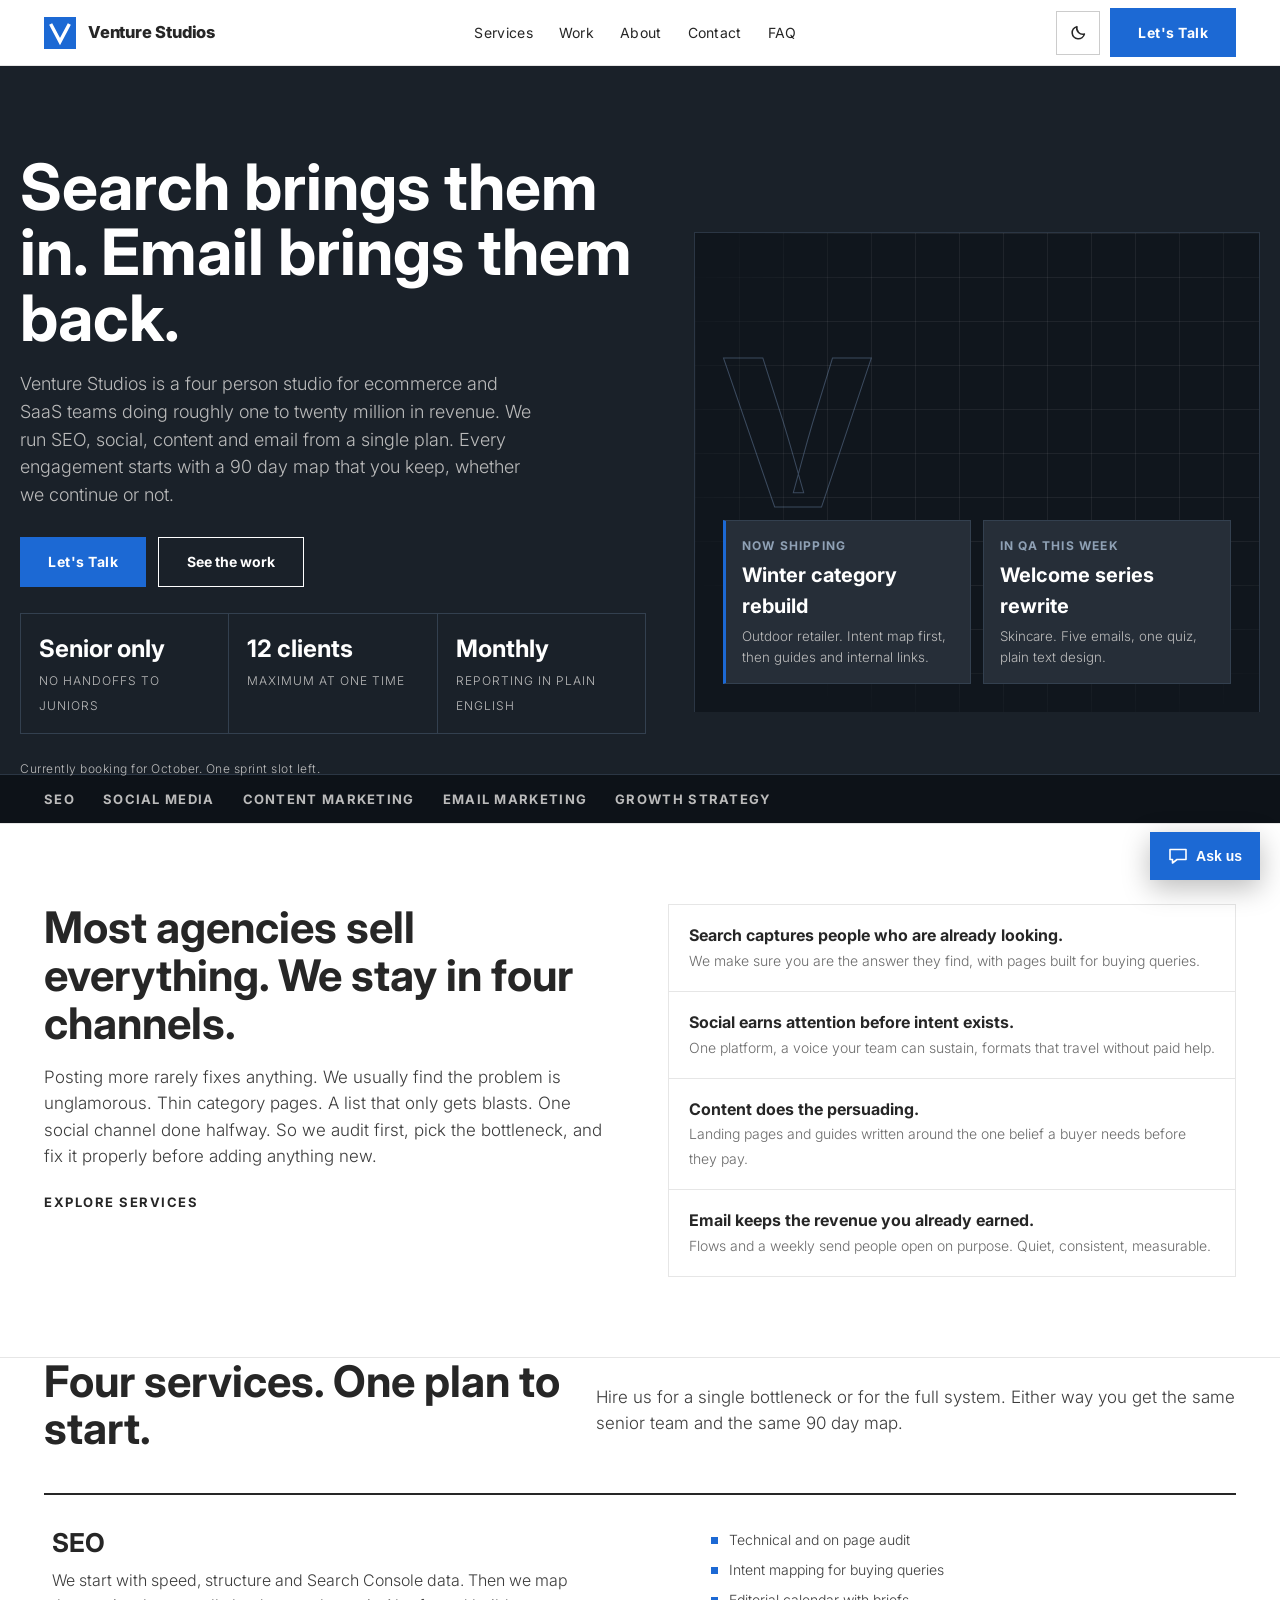
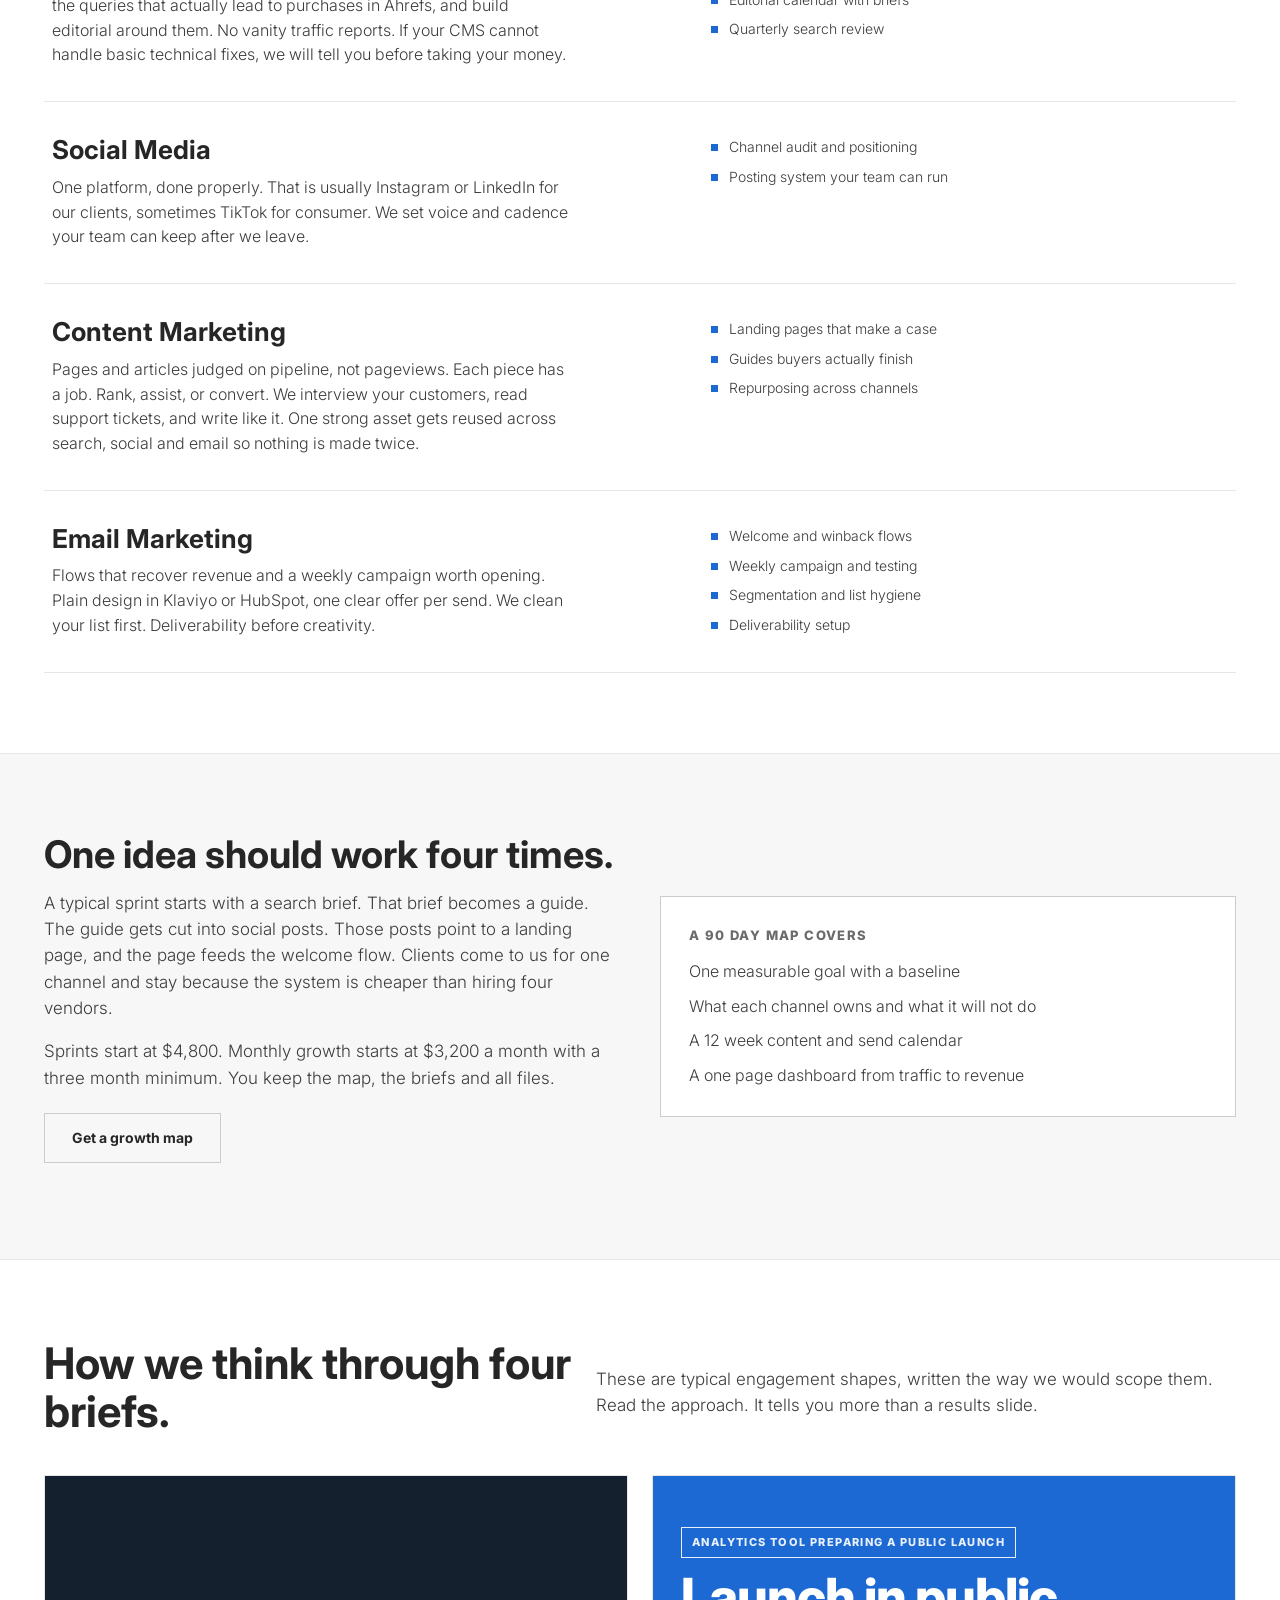
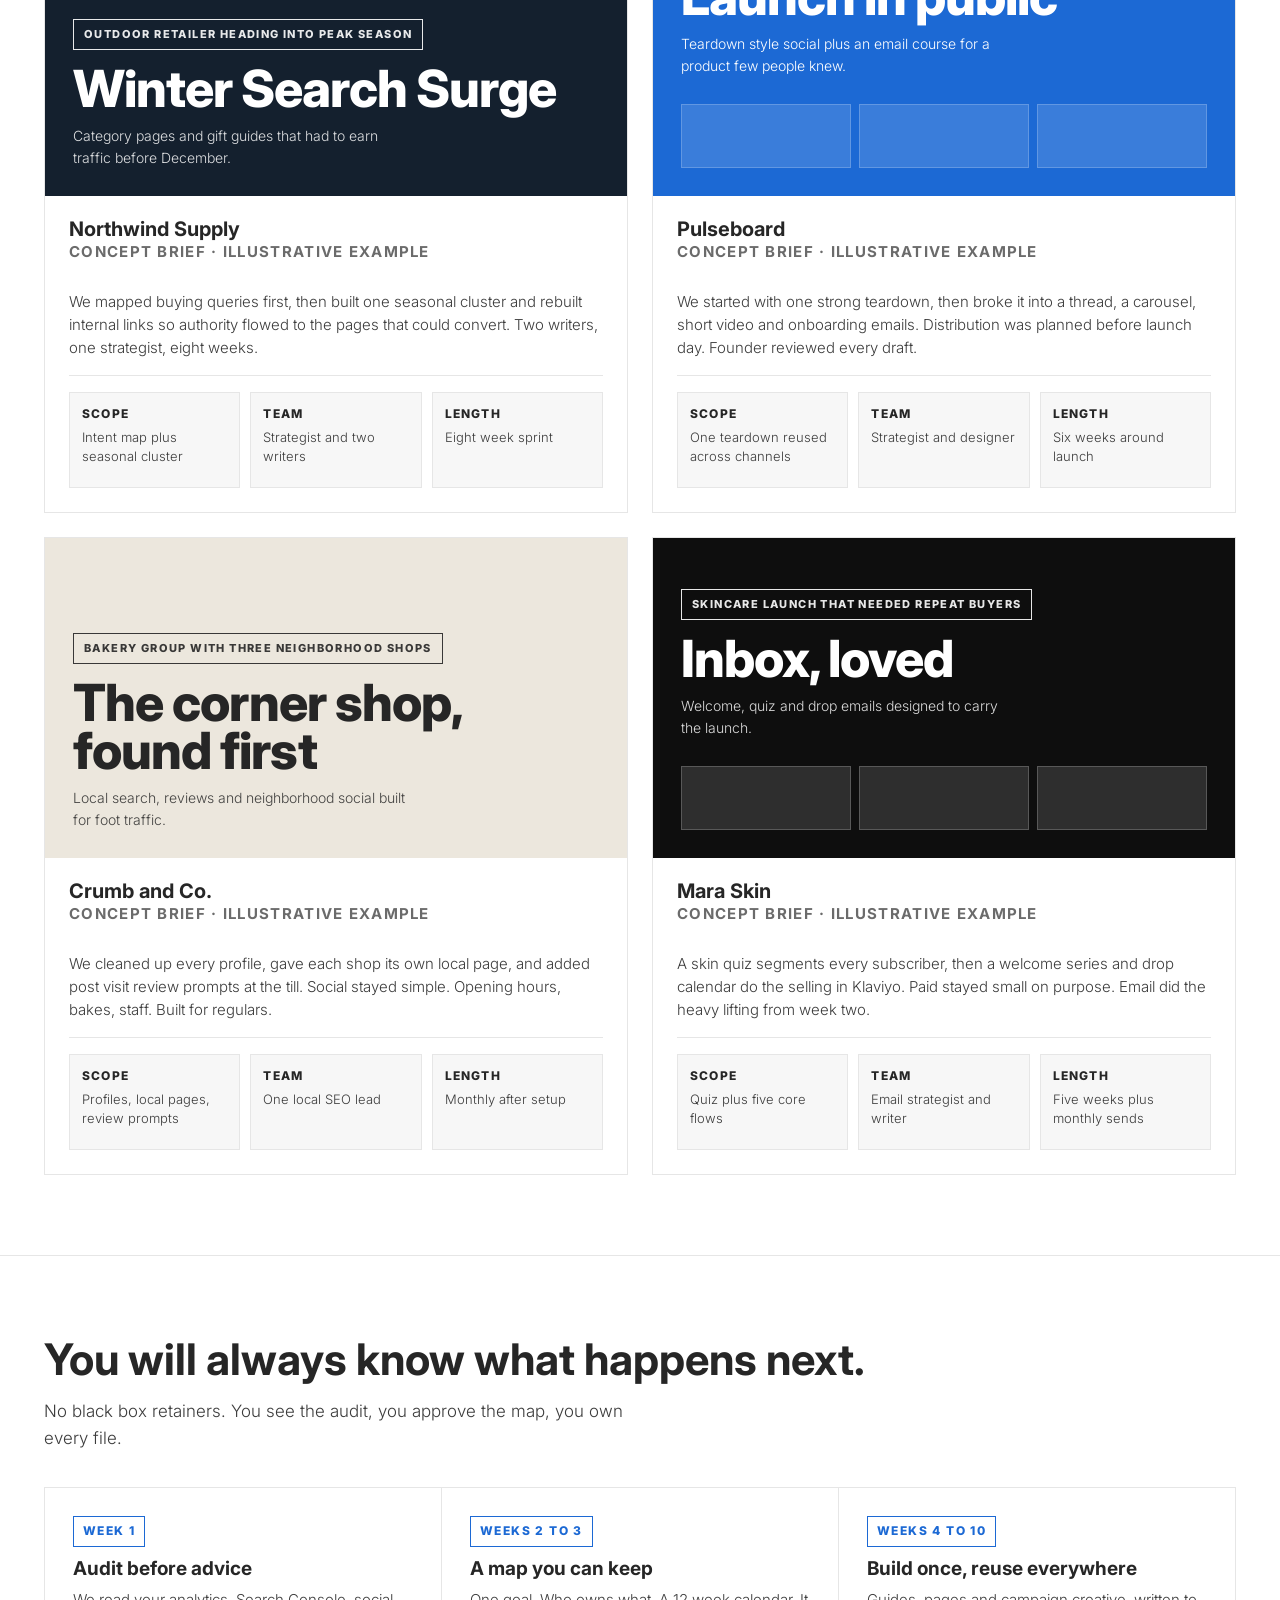
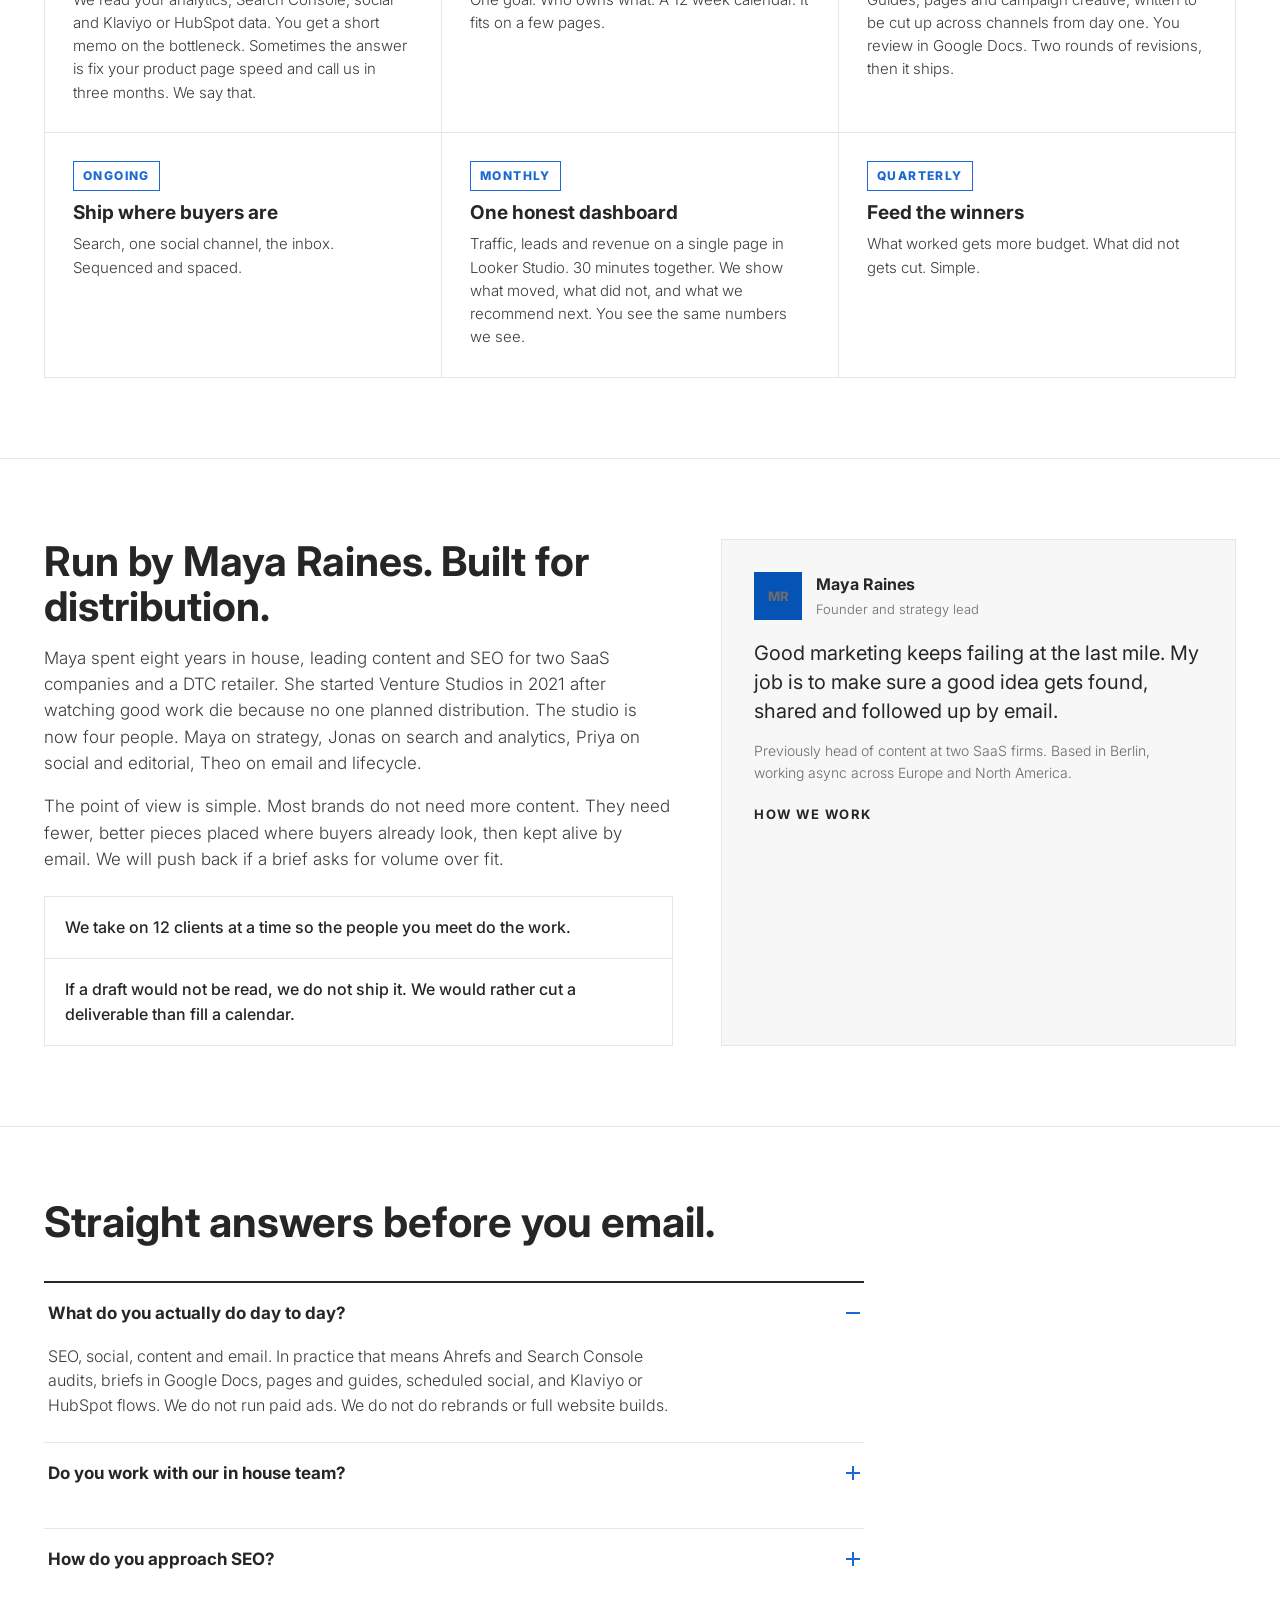
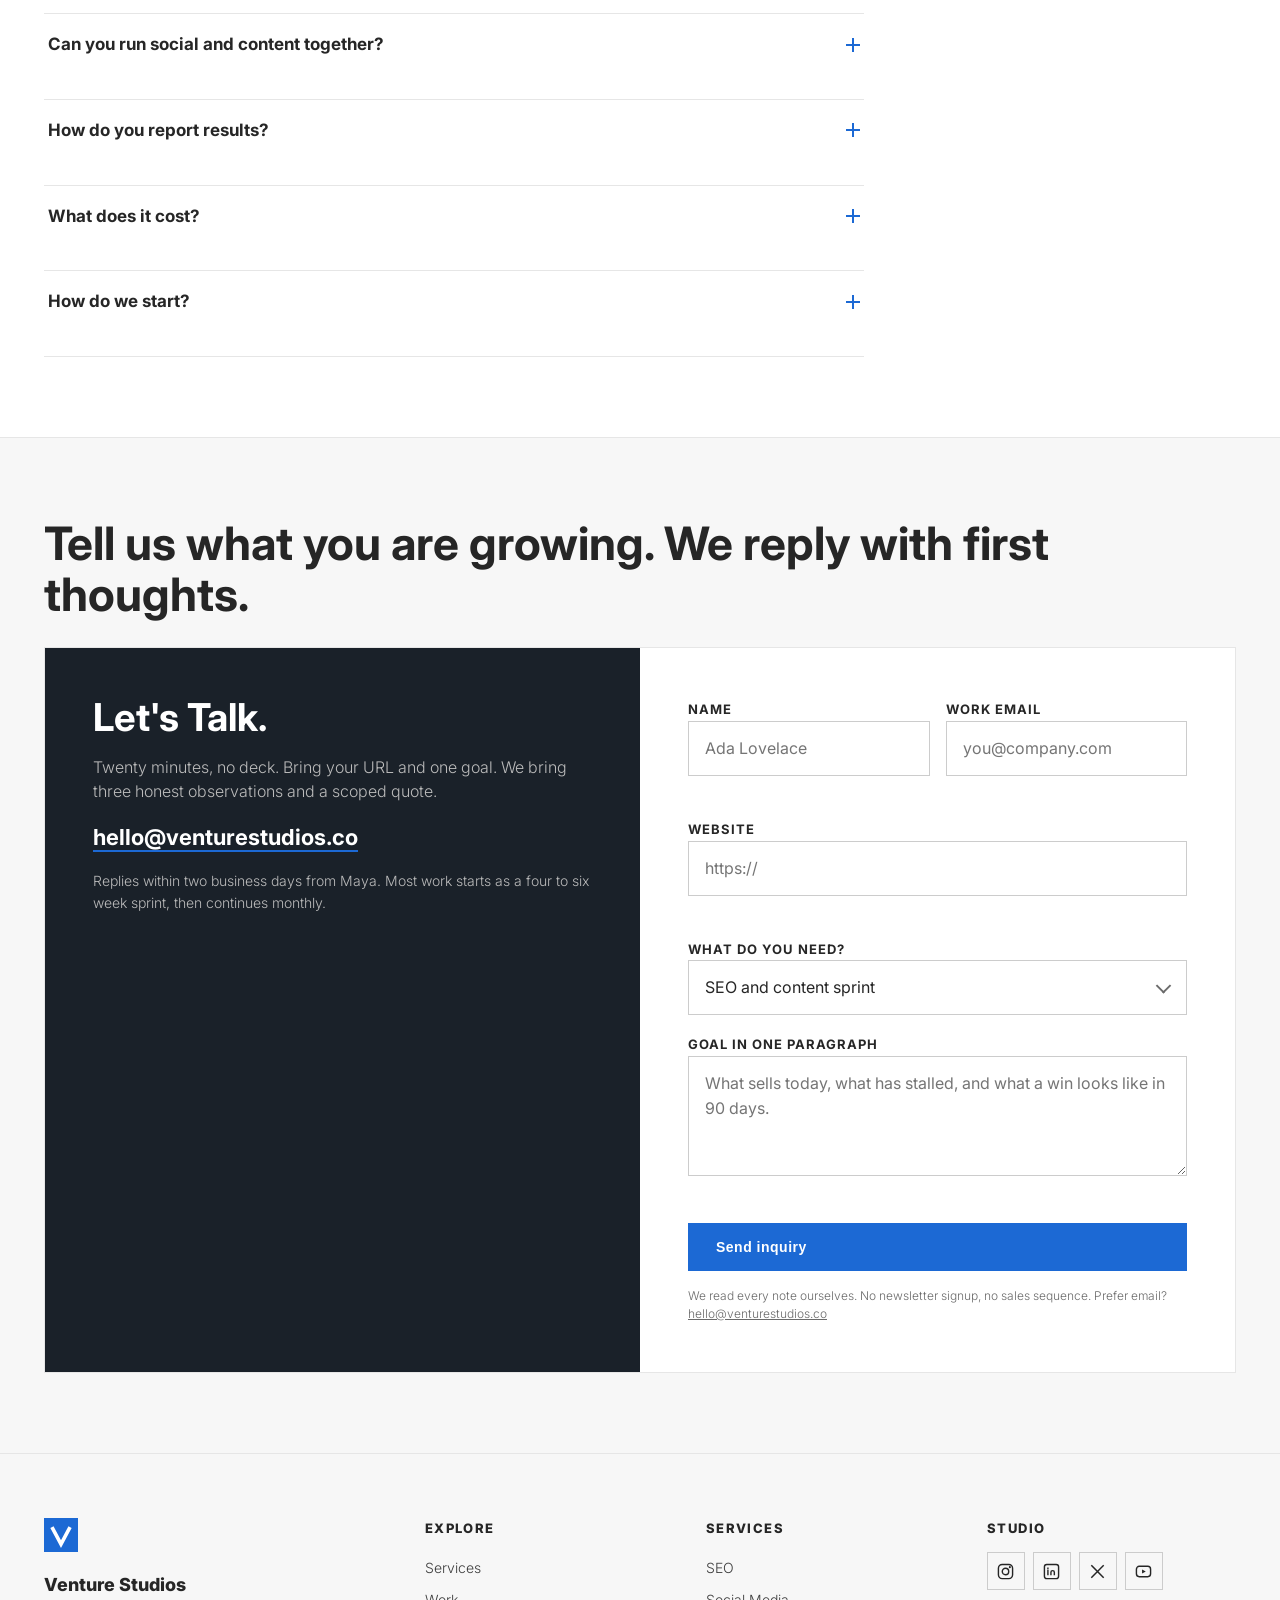
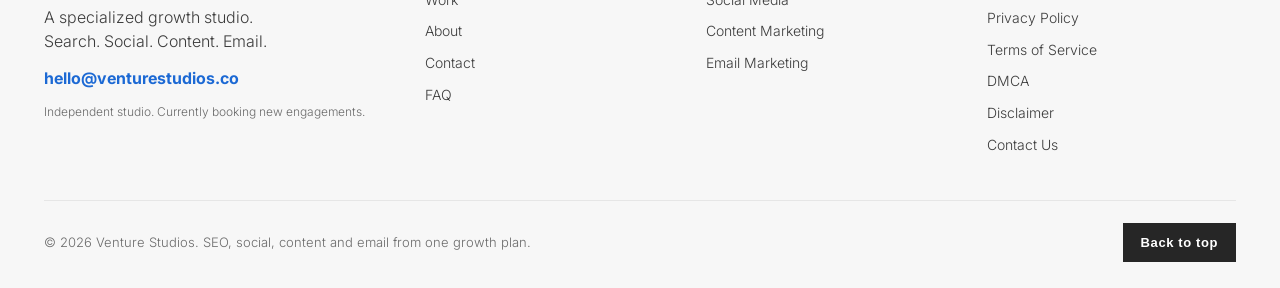
==== commit f173f533: "Add files via upload" ====
--- a/index.html
+++ b/index.html
@@ -1 +1 @@
-<!DOCTYPE html><html lang="en" data-theme="light"><head><meta charset="utf-8"><meta name="viewport" content="width=device-width, initial-scale=1, viewport-fit=cover"><title>Venture Studios — Digital Marketing Studio for SEO, Social, Content &amp; Email</title><meta name="description" content="Venture Studios is a growth studio for ecommerce and SaaS. SEO, social, content and email run from one 90 day plan."><link rel="canonical" href="https://venturestudios.co/"><meta property="og:type" content="website"><meta property="og:title" content="Venture Studios — Digital Marketing Studio for SEO, Social, Content &amp; Email"><meta property="og:description" content="Venture Studios is a growth studio for ecommerce and SaaS. SEO, social, content and email run from one 90 day plan."><meta property="og:url" content="https://venturestudios.co/"><meta name="twitter:card" content="summary_large_image"><meta name="twitter:title" content="Venture Studios — Digital Marketing Studio for SEO, Social, Content &amp; Email"><meta name="twitter:description" content="Venture Studios is a growth studio for ecommerce and SaaS. SEO, social, content and email run from one 90 day plan."><link rel="icon" type="image/svg+xml" href="/favicon.svg"><meta name="theme-color" content="#ffffff" media="(prefers-color-scheme: light)"><meta name="theme-color" content="#0f1419" media="(prefers-color-scheme: dark)"><link rel="preconnect" href="https://fonts.googleapis.com"><link rel="preconnect" href="https://fonts.gstatic.com" crossorigin><link href="https://fonts.googleapis.com/css2?family=Inter:wght@300;400;500;700;800&display=swap" rel="stylesheet"><link rel="stylesheet" href="/styles.css"><script type="module">(function(){try{var e=localStorage.getItem(`vs-theme`)||(window.matchMedia(`(prefers-color-scheme: dark)`).matches?`dark`:`light`);document.documentElement.setAttribute(`data-theme`,e)}catch{}})();</script></head><body><a class="skip" href="#main">Skip to content</a><header class="topnav" id="topnav"><div class="wrap nav-inner"><a class="brand" href="/" aria-label="Venture Studios home"><span class="mark" aria-hidden="true"><svg width="30" height="30" viewBox="0 0 30 30" fill="none"><rect width="30" height="30" fill="#1c69d4"></rect><path d="M7 8 L15 23 L23 8" stroke="#fff" stroke-width="3.2" stroke-linecap="square" stroke-linejoin="miter" fill="none"></path><path d="M11.5 8 L15 15.5 L18.5 8" stroke="#1c69d4" stroke-width="1.4" fill="none"></path></svg></span><span class="brand-text">Venture <strong>Studios</strong><em>Growth studio</em></span></a><nav class="desk" aria-label="Primary"><a href="/#services">Services</a><a href="/#work">Work</a><a href="/#about">About</a><a href="/#contact">Contact</a><a href="/#faq">FAQ</a></nav><div class="nav-cta"><button class="theme-btn" id="themeBtn" aria-label="Switch color theme" aria-pressed="false"><svg class="ic-sun" width="16" height="16" viewBox="0 0 16 16" fill="none" aria-hidden="true"><circle cx="8" cy="8" r="3.2" stroke="currentColor" stroke-width="1.5"></circle><path d="M8 0.8v1.8M8 13.4v1.8M0.8 8h1.8M13.4 8h1.8M3 3l1.3 1.3M11.7 11.7L13 13M13 3l-1.3 1.3M4.3 11.7L3 13" stroke="currentColor" stroke-width="1.5" stroke-linecap="square"></path></svg><svg class="ic-moon" width="16" height="16" viewBox="0 0 16 16" fill="none" aria-hidden="true"><path d="M13.5 9.5A5.8 5.8 0 0 1 6.5 2.5a5.8 5.8 0 1 0 7 7z" stroke="currentColor" stroke-width="1.5" stroke-linejoin="round"></path></svg><span class="theme-label">Theme</span></button><a class="btn-primary" href="/#contact">Let's Talk</a><button class="burger" id="burger" aria-label="Open menu" aria-expanded="false" aria-controls="mobileMenu"><span></span><span></span><span></span></button></div></div><div class="mobile-menu" id="mobileMenu" hidden><nav aria-label="Mobile"><a href="/#services">Services</a><a href="/#work">Work</a><a href="/#about">About</a><a href="/#contact">Contact</a><a href="/#faq">FAQ</a><a class="btn-primary" href="/#contact">Let's Talk</a></nav><p class="mm-note">SEO, social, content and email<br><a href="mailto:hello@venturestudios.co">hello@venturestudios.co</a></p></div></header><main id="main"><section class="hero" aria-label="Introduction"><div class="wrap hero-grid"><div class="rv in"><h1>Search brings them in. Email brings them back.</h1><p class="hero-sub">Venture Studios is a four person studio for ecommerce and SaaS teams doing roughly one to twenty million in revenue. We run SEO, social, content and email from a single plan. Every engagement starts with a 90 day map that you keep, whether we continue or not.</p><div class="hero-cta"><a class="btn-primary" href="#contact">Let's Talk</a><a class="btn-dark" href="#work">See the work</a></div><div class="hero-meta" role="list"><div role="listitem"><b>Senior only</b><span>No handoffs to juniors</span></div><div role="listitem"><b>12 clients</b><span>Maximum at one time</span></div><div role="listitem"><b>Monthly</b><span>Reporting in plain English</span></div></div><p class="hero-proof">Currently booking for October. One sprint slot left.</p></div><div class="hero-visual rv in" aria-hidden="true"><div class="hv-grid"></div><div class="hv-big">V</div><div class="hv-cards"><div class="hv-card live"><p>Now shipping</p><b>Winter category rebuild</b><small>Outdoor retailer. Intent map first, then guides and internal links.</small></div><div class="hv-card"><p>In QA this week</p><b>Welcome series rewrite</b><small>Skincare. Five emails, one quiz, plain text design.</small></div></div></div></div><div class="hero-strip"><div class="wrap"><span>SEO</span><span>Social Media</span><span>Content Marketing</span><span>Email Marketing</span><span>Growth Strategy</span></div></div></section><section class="sec" id="intro"><div class="wrap pos-grid"><div class="rv"><h2>Most agencies sell everything. We stay in four channels.</h2><p class="sec-lead" style="margin-top:16px">Posting more rarely fixes anything. We usually find the problem is unglamorous. Thin category pages. A list that only gets blasts. One social channel done halfway. So we audit first, pick the bottleneck, and fix it properly before adding anything new.</p><p style="margin-top:20px"><a class="text-link" href="#services">Explore services</a></p></div><div class="ledger rv" role="list" aria-label="How the disciplines connect"><div class="ledger-row" role="listitem"><div><b>Search captures people who are already looking.</b><span>We make sure you are the answer they find, with pages built for buying queries.</span></div></div><div class="ledger-row" role="listitem"><div><b>Social earns attention before intent exists.</b><span>One platform, a voice your team can sustain, formats that travel without paid help.</span></div></div><div class="ledger-row" role="listitem"><div><b>Content does the persuading.</b><span>Landing pages and guides written around the one belief a buyer needs before they pay.</span></div></div><div class="ledger-row" role="listitem"><div><b>Email keeps the revenue you already earned.</b><span>Flows and a weekly send people open on purpose. Quiet, consistent, measurable.</span></div></div></div></div></section><section class="sec" id="services" style="padding-top:0"><div class="wrap"><div class="svc-head rv"><div><h2>Four services. One plan to start.</h2></div><p class="sec-lead">Hire us for a single bottleneck or for the full system. Either way you get the same senior team and the same 90 day map.</p></div><div class="svc-list"><article class="svc rv"><div><h3>SEO</h3><p>We start with speed, structure and Search Console data. Then we map the queries that actually lead to purchases in Ahrefs, and build editorial around them. No vanity traffic reports. If your CMS cannot handle basic technical fixes, we will tell you before taking your money.</p></div><ul><li>Technical and on page audit</li><li>Intent mapping for buying queries</li><li>Editorial calendar with briefs</li><li>Quarterly search review</li></ul></article><article class="svc rv"><div><h3>Social Media</h3><p>One platform, done properly. That is usually Instagram or LinkedIn for our clients, sometimes TikTok for consumer. We set voice and cadence your team can keep after we leave.</p></div><ul><li>Channel audit and positioning</li><li>Posting system your team can run</li></ul></article><article class="svc rv"><div><h3>Content Marketing</h3><p>Pages and articles judged on pipeline, not pageviews. Each piece has a job. Rank, assist, or convert. We interview your customers, read support tickets, and write like it. One strong asset gets reused across search, social and email so nothing is made twice.</p></div><ul><li>Landing pages that make a case</li><li>Guides buyers actually finish</li><li>Repurposing across channels</li></ul></article><article class="svc rv"><div><h3>Email Marketing</h3><p>Flows that recover revenue and a weekly campaign worth opening. Plain design in Klaviyo or HubSpot, one clear offer per send. We clean your list first. Deliverability before creativity.</p></div><ul><li>Welcome and winback flows</li><li>Weekly campaign and testing</li><li>Segmentation and list hygiene</li><li>Deliverability setup</li></ul></article></div></div></section><section class="sec growth"><div class="wrap growth-grid"><div class="rv"><h2>One idea should work four times.</h2><p class="sec-lead" style="margin-top:14px">A typical sprint starts with a search brief. That brief becomes a guide. The guide gets cut into social posts. Those posts point to a landing page, and the page feeds the welcome flow. Clients come to us for one channel and stay because the system is cheaper than hiring four vendors.</p><p class="sec-lead" style="margin-top:14px">Sprints start at $4,800. Monthly growth starts at $3,200 a month with a three month minimum. You keep the map, the briefs and all files.</p><p style="margin-top:22px"><a class="btn-ghost" href="#contact">Get a growth map</a></p></div><div class="rv" style="border:1px solid var(--hair-s);background:var(--canvas);padding:28px"><p style="margin:0;font-size:13px;font-weight:800;letter-spacing:1.4px;text-transform:uppercase;color:var(--muted)">A 90 day map covers</p><ul style="margin:14px 0 0;padding:0;list-style:none;display:grid;gap:10px"><li>One measurable goal with a baseline</li><li>What each channel owns and what it will not do</li><li>A 12 week content and send calendar</li><li>A one page dashboard from traffic to revenue</li></ul></div></div></section><section class="sec" id="work"><div class="wrap"><div class="svc-head rv"><div><h2>How we think through four briefs.</h2></div><p class="sec-lead">These are typical engagement shapes, written the way we would scope them. Read the approach. It tells you more than a results slide.</p></div><div class="work-grid"><article class="work rv"><div class="art"><span class="badge">Outdoor retailer heading into peak season</span><p class="art-type">Winter Search Surge</p><p class="art-sub">Category pages and gift guides that had to earn traffic before December.</p></div><div class="work-body"><h3>Northwind Supply</h3><p>We mapped buying queries first, then built one seasonal cluster and rebuilt internal links so authority flowed to the pages that could convert. Two writers, one strategist, eight weeks.</p><div class="metric"><div><b>Scope</b><span>Intent map plus seasonal cluster</span></div><div><b>Team</b><span>Strategist and two writers</span></div><div><b>Length</b><span>Eight week sprint</span></div></div></div></article><article class="work rv"><div class="art"><span class="badge">Analytics tool preparing a public launch</span><p class="art-type">Launch in public</p><p class="art-sub">Teardown style social plus an email course for a product few people knew.</p><div class="mock" aria-hidden="true"><i></i><i></i><i></i></div></div><div class="work-body"><h3>Pulseboard</h3><p>We started with one strong teardown, then broke it into a thread, a carousel, short video and onboarding emails. Distribution was planned before launch day. Founder reviewed every draft.</p><div class="metric"><div><b>Scope</b><span>One teardown reused across channels</span></div><div><b>Team</b><span>Strategist and designer</span></div><div><b>Length</b><span>Six weeks around launch</span></div></div></div></article><article class="work rv"><div class="art"><span class="badge" style="color:#262626">Bakery group with three neighborhood shops</span><p class="art-type">The corner shop, found first</p><p class="art-sub">Local search, reviews and neighborhood social built for foot traffic.</p></div><div class="work-body"><h3>Crumb and Co.</h3><p>We cleaned up every profile, gave each shop its own local page, and added post visit review prompts at the till. Social stayed simple. Opening hours, bakes, staff. Built for regulars.</p><div class="metric"><div><b>Scope</b><span>Profiles, local pages, review prompts</span></div><div><b>Team</b><span>One local SEO lead</span></div><div><b>Length</b><span>Monthly after setup</span></div></div></div></article><article class="work rv"><div class="art"><span class="badge">Skincare launch that needed repeat buyers</span><p class="art-type">Inbox, loved</p><p class="art-sub">Welcome, quiz and drop emails designed to carry the launch.</p><div class="mock" aria-hidden="true"><i></i><i></i><i></i></div></div><div class="work-body"><h3>Mara Skin</h3><p>A skin quiz segments every subscriber, then a welcome series and drop calendar do the selling in Klaviyo. Paid stayed small on purpose. Email did the heavy lifting from week two.</p><div class="metric"><div><b>Scope</b><span>Quiz plus five core flows</span></div><div><b>Team</b><span>Email strategist and writer</span></div><div><b>Length</b><span>Five weeks plus monthly sends</span></div></div></div></article></div></div></section><section class="sec proc" id="process"><div class="wrap"><h2 style="font-size:clamp(28px,3.4vw,44px)">You will always know what happens next.</h2><p class="sec-lead" style="margin-top:14px;max-width:620px">No black box retainers. You see the audit, you approve the map, you own every file.</p><div class="steps rv"><div class="step"><span class="phase">Week 1</span><h3>Audit before advice</h3><p>We read your analytics, Search Console, social and Klaviyo or HubSpot data. You get a short memo on the bottleneck. Sometimes the answer is fix your product page speed and call us in three months. We say that.</p></div><div class="step"><span class="phase">Weeks 2 to 3</span><h3>A map you can keep</h3><p>One goal. Who owns what. A 12 week calendar. It fits on a few pages.</p></div><div class="step"><span class="phase">Weeks 4 to 10</span><h3>Build once, reuse everywhere</h3><p>Guides, pages and campaign creative, written to be cut up across channels from day one. You review in Google Docs. Two rounds of revisions, then it ships.</p></div><div class="step"><span class="phase">Ongoing</span><h3>Ship where buyers are</h3><p>Search, one social channel, the inbox. Sequenced and spaced.</p></div><div class="step"><span class="phase">Monthly</span><h3>One honest dashboard</h3><p>Traffic, leads and revenue on a single page in Looker Studio. 30 minutes together. We show what moved, what did not, and what we recommend next. You see the same numbers we see.</p></div><div class="step"><span class="phase">Quarterly</span><h3>Feed the winners</h3><p>What worked gets more budget. What did not gets cut. Simple.</p></div></div></div></section><section class="sec" id="about"><div class="wrap about-grid"><div class="rv"><h2>Run by Maya Raines. Built for distribution.</h2><p class="sec-lead" style="margin-top:16px">Maya spent eight years in house, leading content and SEO for two SaaS companies and a DTC retailer. She started Venture Studios in 2021 after watching good work die because no one planned distribution. The studio is now four people. Maya on strategy, Jonas on search and analytics, Priya on social and editorial, Theo on email and lifecycle.</p><p class="sec-lead" style="margin-top:14px">The point of view is simple. Most brands do not need more content. They need fewer, better pieces placed where buyers already look, then kept alive by email. We will push back if a brief asks for volume over fit.</p><div class="principles"><div><b>We take on 12 clients at a time so the people you meet do the work.</b></div><div><b>If a draft would not be read, we do not ship it. We would rather cut a deliverable than fill a calendar.</b></div></div></div><aside class="quote-card rv"><div class="founder"><span class="avatar" aria-hidden="true">MR</span><div><strong>Maya Raines</strong><span>Founder and strategy lead</span></div></div><blockquote>Good marketing keeps failing at the last mile. My job is to make sure a good idea gets found, shared and followed up by email.</blockquote><p class="founder-note">Previously head of content at two SaaS firms. Based in Berlin, working async across Europe and North America.</p><p style="margin-top:18px"><a class="text-link" href="#process">How we work</a></p></aside></div></section><section class="sec" id="faq" style="padding-top:0"><div class="wrap"><h2 style="font-size:clamp(28px,3.4vw,42px)">Straight answers before you email.</h2><div class="faq-list rv"><details open><summary>What do you actually do day to day? <span>+</span></summary><p>SEO, social, content and email. In practice that means Ahrefs and Search Console audits, briefs in Google Docs, pages and guides, scheduled social, and Klaviyo or HubSpot flows. We do not run paid ads. We do not do rebrands or full website builds.</p></details><details><summary>Do you work with our in house team? <span>+</span></summary><p>That is the most common setup. You keep one owner who can approve quickly. We bring strategy, briefs and QA. If approvals take three weeks, we will ask for a smaller scope. Slow feedback kills retainers.</p></details><details><summary>How do you approach SEO? <span>+</span></summary><p>Technical health first. Crawl, speed, internal links. Then intent mapping for terms that buy, not just browse. Then editorial. Every article gets a label in the tracker. Rank, assist or convert. If it cannot do one of those, we do not write it.</p></details><details><summary>Can you run social and content together? <span>+</span></summary><p>Yes, and you should. It is cheaper and more coherent. One interview becomes a guide, three social posts and a newsletter section. Hiring separate vendors for each usually means paying three times for the same research.</p></details><details><summary>How do you report results? <span>+</span></summary><p>One Looker Studio page. Search visibility, engaged visits, leads, email revenue. Monthly call, 30 minutes. We do not send 20 page PDFs. And we do not promise rankings or revenue figures. Anyone who guarantees position one is selling something.</p></details><details><summary>What does it cost? <span>+</span></summary><p>Sprints from $4,800 for four to six weeks. Monthly growth from $3,200 a month with a three month minimum. Smallest useful email cleanup is usually around $3,500. If your budget is under $2,500, start with the 90 day map and run it internally.</p></details><details><summary>How do we start? <span>+</span></summary><p>Email hello@venturestudios.co with your URL and one goal. Maya replies within two business days with three observations and a scoped quote. No discovery call required to get pricing.</p></details></div></div></section><section class="sec contact" id="contact"><div class="wrap"><h2 class="rv" style="font-size:clamp(28px,3.6vw,46px);margin-bottom:28px">Tell us what you are growing. We reply with first thoughts.</h2><div class="contact-grid rv"><div class="contact-left"><h2>Let's Talk.</h2><p>Twenty minutes, no deck. Bring your URL and one goal. We bring three honest observations and a scoped quote.</p><p><a class="big" href="mailto:hello@venturestudios.co">hello@venturestudios.co</a></p><p style="font-size:14px">Replies within two business days from Maya. Most work starts as a four to six week sprint, then continues monthly.</p></div><form class="contact-form" id="leadForm" novalidate><div class="frow"><div class="field"><label for="f-name">Name</label><input id="f-name" name="name" required placeholder="Ada Lovelace"><p class="ferr"></p></div><div class="field"><label for="f-email">Work email</label><input id="f-email" name="email" type="email" required placeholder="you@company.com"><p class="ferr"></p></div></div><div class="field"><label for="f-url">Website</label><input id="f-url" name="website" placeholder="https://"></div><div class="field"><label for="f-need">What do you need?</label><select id="f-need" name="need"><option>SEO and content sprint</option><option>Social and content system</option><option>Email lifecycle</option><option>Full growth plan</option><option>Not sure, advise me</option></select></div><div class="field"><label for="f-msg">Goal in one paragraph</label><textarea id="f-msg" name="message" required placeholder="What sells today, what has stalled, and what a win looks like in 90 days."></textarea><p class="ferr"></p></div><button class="btn-primary" type="submit">Send inquiry</button><p style="font-size:12px;color:var(--muted);margin:0">We read every note ourselves. No newsletter signup, no sales sequence.</p></form></div></div></section></main><footer class="footer"><div class="wrap"><div class="foot-top"><div class="foot-brand"><span class="mark" aria-hidden="true"><svg width="34" height="34" viewBox="0 0 30 30" fill="none"><rect width="30" height="30" fill="#1c69d4"></rect><path d="M7 8 L15 23 L23 8" stroke="#fff" stroke-width="3.2" fill="none"></path></svg></span><p class="foot-name">Venture Studios</p><p class="foot-tag">A specialized growth studio.<br>Search. Social. Content. Email.</p><a class="foot-mail" href="mailto:hello@venturestudios.co">hello@venturestudios.co</a><p class="foot-note">Independent studio. Currently booking new engagements.</p></div><nav class="foot-col" aria-label="Explore"><p>Explore</p><a href="/#services">Services</a><a href="/#work">Work</a><a href="/#about">About</a><a href="/#contact">Contact</a><a href="/#faq">FAQ</a></nav><nav class="foot-col" aria-label="Services"><p>Services</p><a href="/#services">SEO</a><a href="/#services">Social Media</a><a href="/#services">Content Marketing</a><a href="/#services">Email Marketing</a></nav><div class="foot-col"><p>Studio</p><div class="socials"><a href="https://instagram.com" rel="noopener" aria-label="Instagram">Instagram</a><a href="https://linkedin.com" rel="noopener" aria-label="LinkedIn">LinkedIn</a><a href="https://x.com" rel="noopener" aria-label="X">X</a><a href="https://youtube.com" rel="noopener" aria-label="YouTube">YouTube</a></div><a href="/privacy">Privacy Policy</a><a href="/terms">Terms of Service</a></div></div><div class="foot-base"><p>© <span id="year">2026</span> Venture Studios. SEO, social, content and email from one growth plan.</p><button class="to-top" id="toTop">Back to top</button></div></div></footer><button class="chat-fab" id="chatFab" aria-label="Open studio chat" aria-expanded="false" aria-controls="chatPanel"><svg width="20" height="20" viewBox="0 0 20 20" fill="none" aria-hidden="true"><path d="M2 3.5h16v10H9l-4.5 3.5v-3.5H2v-10z" stroke="currentColor" stroke-width="1.6" stroke-linejoin="round"></path></svg><span>Ask us</span></button><section class="chat" id="chatPanel" role="dialog" aria-label="Venture Studios assistant" aria-modal="false" hidden><header><div><strong>Studio assistant</strong><span>Automated assistant. Answers from this site only.</span></div><button id="chatClose" aria-label="Close chat">✕</button></header><div class="chat-log" id="chatLog" aria-live="polite"></div><div class="chips" id="chatChips"><button>What do you do?</button><button>Services</button><button>Start a project</button><button>Contact</button></div><form id="chatForm"><label class="sr" for="chatInput">Type your message</label><input id="chatInput" type="text" placeholder="Ask about services, process…" autocomplete="off" maxlength="300"><button type="submit" aria-label="Send message">→</button></form></section><script src="/app.js" defer></script></body></html>+<!DOCTYPE html><html lang="en" data-theme="light"><head><meta charset="utf-8"><meta name="viewport" content="width=device-width, initial-scale=1, viewport-fit=cover"><title>Venture Studios — Digital Marketing Studio for SEO, Social, Content &amp; Email</title><meta name="description" content="Venture Studios is a growth studio for ecommerce and SaaS. SEO, social, content and email run from one 90 day plan."><link rel="canonical" href="https://venturestudios.co/"><meta property="og:type" content="website"><meta property="og:title" content="Venture Studios — Digital Marketing Studio for SEO, Social, Content &amp; Email"><meta property="og:description" content="Venture Studios is a growth studio for ecommerce and SaaS. SEO, social, content and email run from one 90 day plan."><meta property="og:url" content="https://venturestudios.co/"><meta name="twitter:card" content="summary_large_image"><meta name="twitter:title" content="Venture Studios — Digital Marketing Studio for SEO, Social, Content &amp; Email"><meta name="twitter:description" content="Venture Studios is a growth studio for ecommerce and SaaS. SEO, social, content and email run from one 90 day plan."><link rel="icon" type="image/svg+xml" href="/favicon.svg"><meta name="theme-color" content="#ffffff" media="(prefers-color-scheme: light)"><meta name="theme-color" content="#0f1419" media="(prefers-color-scheme: dark)"><link rel="preconnect" href="https://fonts.googleapis.com"><link rel="preconnect" href="https://fonts.gstatic.com" crossorigin><link href="https://fonts.googleapis.com/css2?family=Inter:wght@300;400;500;700;800&display=swap" rel="stylesheet"><link rel="stylesheet" href="/styles.css"><noscript><style>.rv{opacity:1 !important;transform:none !important}</style></noscript><script type="module">(function(){try{var e=localStorage.getItem(`vs-theme`)||(window.matchMedia(`(prefers-color-scheme: dark)`).matches?`dark`:`light`);document.documentElement.setAttribute(`data-theme`,e)}catch{}})();</script></head><body><a class="skip" href="#main">Skip to content</a><header class="topnav" id="topnav"><div class="wrap nav-inner"><a class="brand" href="/" aria-label="Venture Studios home"><span class="mark" aria-hidden="true"><svg width="32" height="32" viewBox="0 0 30 30" fill="none"><rect width="30" height="30" fill="#1c69d4"></rect><path d="M7 8 L15 23 L23 8" stroke="#fff" stroke-width="3.2" stroke-linecap="square" stroke-linejoin="miter" fill="none"></path><path d="M11.5 8 L15 15.5 L18.5 8" stroke="#1c69d4" stroke-width="1.4" fill="none"></path></svg></span><span class="brand-text">Venture Studios</span></a><nav class="desk" aria-label="Primary"><a href="/#services">Services</a><a href="/#work">Work</a><a href="/#about">About</a><a href="/contact">Contact</a><a href="/#faq">FAQ</a></nav><div class="nav-cta"><button class="theme-btn" id="themeBtn" aria-label="Switch to dark mode" aria-pressed="false"><svg class="ic-sun" width="17" height="17" viewBox="0 0 16 16" fill="none" aria-hidden="true"><circle cx="8" cy="8" r="3.2" stroke="currentColor" stroke-width="1.5"></circle><path d="M8 0.8v1.8M8 13.4v1.8M0.8 8h1.8M13.4 8h1.8M3 3l1.3 1.3M11.7 11.7L13 13M13 3l-1.3 1.3M4.3 11.7L3 13" stroke="currentColor" stroke-width="1.5" stroke-linecap="square"></path></svg><svg class="ic-moon" width="17" height="17" viewBox="0 0 16 16" fill="none" aria-hidden="true"><path d="M13.5 9.5A5.8 5.8 0 0 1 6.5 2.5a5.8 5.8 0 1 0 7 7z" stroke="currentColor" stroke-width="1.5" stroke-linejoin="round"></path></svg></button><a class="btn-primary" href="/#contact">Let's Talk</a><button class="burger" id="burger" aria-label="Open menu" aria-expanded="false" aria-controls="mobileMenu"><span></span><span></span><span></span></button></div></div><div class="mobile-menu" id="mobileMenu" hidden><nav aria-label="Mobile"><a href="/#services">Services</a><a href="/#work">Work</a><a href="/#about">About</a><a href="/contact">Contact</a><a href="/#faq">FAQ</a><a class="btn-primary" href="/contact">Let's Talk</a></nav><p class="mm-note">SEO, social, content and email<br><a href="mailto:hello@venturestudios.co">hello@venturestudios.co</a></p></div></header><main id="main"><section class="hero" aria-label="Introduction"><div class="wrap hero-grid"><div class="rv in"><h1>Search brings them in. Email brings them back.</h1><p class="hero-sub">Venture Studios is a four person studio for ecommerce and SaaS teams doing roughly one to twenty million in revenue. We run SEO, social, content and email from a single plan. Every engagement starts with a 90 day map that you keep, whether we continue or not.</p><div class="hero-cta"><a class="btn-primary" href="#contact">Let's Talk</a><a class="btn-dark" href="#work">See the work</a></div><div class="hero-meta" role="list"><div role="listitem"><b>Senior only</b><span>No handoffs to juniors</span></div><div role="listitem"><b>12 clients</b><span>Maximum at one time</span></div><div role="listitem"><b>Monthly</b><span>Reporting in plain English</span></div></div><p class="hero-proof">Currently booking for October. One sprint slot left.</p></div><div class="hero-visual rv in" aria-hidden="true"><div class="hv-grid"></div><div class="hv-big">V</div><div class="hv-cards"><div class="hv-card live"><p>Now shipping</p><b>Winter category rebuild</b><small>Outdoor retailer. Intent map first, then guides and internal links.</small></div><div class="hv-card"><p>In QA this week</p><b>Welcome series rewrite</b><small>Skincare. Five emails, one quiz, plain text design.</small></div></div></div></div><div class="hero-strip"><div class="wrap"><span>SEO</span><span>Social Media</span><span>Content Marketing</span><span>Email Marketing</span><span>Growth Strategy</span></div></div></section><section class="sec" id="intro"><div class="wrap pos-grid"><div class="rv"><h2>Most agencies sell everything. We stay in four channels.</h2><p class="sec-lead" style="margin-top:16px">Posting more rarely fixes anything. We usually find the problem is unglamorous. Thin category pages. A list that only gets blasts. One social channel done halfway. So we audit first, pick the bottleneck, and fix it properly before adding anything new.</p><p style="margin-top:20px"><a class="text-link" href="#services">Explore services</a></p></div><div class="ledger rv" role="list" aria-label="How the disciplines connect"><div class="ledger-row" role="listitem"><div><b>Search captures people who are already looking.</b><span>We make sure you are the answer they find, with pages built for buying queries.</span></div></div><div class="ledger-row" role="listitem"><div><b>Social earns attention before intent exists.</b><span>One platform, a voice your team can sustain, formats that travel without paid help.</span></div></div><div class="ledger-row" role="listitem"><div><b>Content does the persuading.</b><span>Landing pages and guides written around the one belief a buyer needs before they pay.</span></div></div><div class="ledger-row" role="listitem"><div><b>Email keeps the revenue you already earned.</b><span>Flows and a weekly send people open on purpose. Quiet, consistent, measurable.</span></div></div></div></div></section><section class="sec" id="services" style="padding-top:0"><div class="wrap"><div class="svc-head rv"><div><h2>Four services. One plan to start.</h2></div><p class="sec-lead">Hire us for a single bottleneck or for the full system. Either way you get the same senior team and the same 90 day map.</p></div><div class="svc-list"><article class="svc rv"><div><h3>SEO</h3><p>We start with speed, structure and Search Console data. Then we map the queries that actually lead to purchases in Ahrefs, and build editorial around them. No vanity traffic reports. If your CMS cannot handle basic technical fixes, we will tell you before taking your money.</p></div><ul><li>Technical and on page audit</li><li>Intent mapping for buying queries</li><li>Editorial calendar with briefs</li><li>Quarterly search review</li></ul></article><article class="svc rv"><div><h3>Social Media</h3><p>One platform, done properly. That is usually Instagram or LinkedIn for our clients, sometimes TikTok for consumer. We set voice and cadence your team can keep after we leave.</p></div><ul><li>Channel audit and positioning</li><li>Posting system your team can run</li></ul></article><article class="svc rv"><div><h3>Content Marketing</h3><p>Pages and articles judged on pipeline, not pageviews. Each piece has a job. Rank, assist, or convert. We interview your customers, read support tickets, and write like it. One strong asset gets reused across search, social and email so nothing is made twice.</p></div><ul><li>Landing pages that make a case</li><li>Guides buyers actually finish</li><li>Repurposing across channels</li></ul></article><article class="svc rv"><div><h3>Email Marketing</h3><p>Flows that recover revenue and a weekly campaign worth opening. Plain design in Klaviyo or HubSpot, one clear offer per send. We clean your list first. Deliverability before creativity.</p></div><ul><li>Welcome and winback flows</li><li>Weekly campaign and testing</li><li>Segmentation and list hygiene</li><li>Deliverability setup</li></ul></article></div></div></section><section class="sec growth"><div class="wrap growth-grid"><div class="rv"><h2>One idea should work four times.</h2><p class="sec-lead" style="margin-top:14px">A typical sprint starts with a search brief. That brief becomes a guide. The guide gets cut into social posts. Those posts point to a landing page, and the page feeds the welcome flow. Clients come to us for one channel and stay because the system is cheaper than hiring four vendors.</p><p class="sec-lead" style="margin-top:14px">Sprints start at $4,800. Monthly growth starts at $3,200 a month with a three month minimum. You keep the map, the briefs and all files.</p><p style="margin-top:22px"><a class="btn-ghost" href="#contact">Get a growth map</a></p></div><div class="rv" style="border:1px solid var(--hair-s);background:var(--canvas);padding:28px"><p style="margin:0;font-size:13px;font-weight:800;letter-spacing:1.4px;text-transform:uppercase;color:var(--muted)">A 90 day map covers</p><ul style="margin:14px 0 0;padding:0;list-style:none;display:grid;gap:10px"><li>One measurable goal with a baseline</li><li>What each channel owns and what it will not do</li><li>A 12 week content and send calendar</li><li>A one page dashboard from traffic to revenue</li></ul></div></div></section><section class="sec" id="work"><div class="wrap"><div class="svc-head rv"><div><h2>How we think through four briefs.</h2></div><p class="sec-lead">These are typical engagement shapes, written the way we would scope them. Read the approach. It tells you more than a results slide.</p></div><div class="work-grid"><article class="work rv"><div class="art"><span class="badge">Outdoor retailer heading into peak season</span><p class="art-type">Winter Search Surge</p><p class="art-sub">Category pages and gift guides that had to earn traffic before December.</p></div><div class="work-body"><h3>Northwind Supply</h3><p class="concept-tag">Concept brief · Illustrative example</p><p>We mapped buying queries first, then built one seasonal cluster and rebuilt internal links so authority flowed to the pages that could convert. Two writers, one strategist, eight weeks.</p><div class="metric"><div><b>Scope</b><span>Intent map plus seasonal cluster</span></div><div><b>Team</b><span>Strategist and two writers</span></div><div><b>Length</b><span>Eight week sprint</span></div></div></div></article><article class="work rv"><div class="art"><span class="badge">Analytics tool preparing a public launch</span><p class="art-type">Launch in public</p><p class="art-sub">Teardown style social plus an email course for a product few people knew.</p><div class="mock" aria-hidden="true"><i></i><i></i><i></i></div></div><div class="work-body"><h3>Pulseboard</h3><p class="concept-tag">Concept brief · Illustrative example</p><p>We started with one strong teardown, then broke it into a thread, a carousel, short video and onboarding emails. Distribution was planned before launch day. Founder reviewed every draft.</p><div class="metric"><div><b>Scope</b><span>One teardown reused across channels</span></div><div><b>Team</b><span>Strategist and designer</span></div><div><b>Length</b><span>Six weeks around launch</span></div></div></div></article><article class="work rv"><div class="art"><span class="badge" style="color:#262626">Bakery group with three neighborhood shops</span><p class="art-type">The corner shop, found first</p><p class="art-sub">Local search, reviews and neighborhood social built for foot traffic.</p></div><div class="work-body"><h3>Crumb and Co.</h3><p class="concept-tag">Concept brief · Illustrative example</p><p>We cleaned up every profile, gave each shop its own local page, and added post visit review prompts at the till. Social stayed simple. Opening hours, bakes, staff. Built for regulars.</p><div class="metric"><div><b>Scope</b><span>Profiles, local pages, review prompts</span></div><div><b>Team</b><span>One local SEO lead</span></div><div><b>Length</b><span>Monthly after setup</span></div></div></div></article><article class="work rv"><div class="art"><span class="badge">Skincare launch that needed repeat buyers</span><p class="art-type">Inbox, loved</p><p class="art-sub">Welcome, quiz and drop emails designed to carry the launch.</p><div class="mock" aria-hidden="true"><i></i><i></i><i></i></div></div><div class="work-body"><h3>Mara Skin</h3><p class="concept-tag">Concept brief · Illustrative example</p><p>A skin quiz segments every subscriber, then a welcome series and drop calendar do the selling in Klaviyo. Paid stayed small on purpose. Email did the heavy lifting from week two.</p><div class="metric"><div><b>Scope</b><span>Quiz plus five core flows</span></div><div><b>Team</b><span>Email strategist and writer</span></div><div><b>Length</b><span>Five weeks plus monthly sends</span></div></div></div></article></div></div></section><section class="sec proc" id="process"><div class="wrap"><h2 style="font-size:clamp(28px,3.4vw,44px)">You will always know what happens next.</h2><p class="sec-lead" style="margin-top:14px;max-width:620px">No black box retainers. You see the audit, you approve the map, you own every file.</p><div class="steps rv"><div class="step"><span class="phase">Week 1</span><h3>Audit before advice</h3><p>We read your analytics, Search Console, social and Klaviyo or HubSpot data. You get a short memo on the bottleneck. Sometimes the answer is fix your product page speed and call us in three months. We say that.</p></div><div class="step"><span class="phase">Weeks 2 to 3</span><h3>A map you can keep</h3><p>One goal. Who owns what. A 12 week calendar. It fits on a few pages.</p></div><div class="step"><span class="phase">Weeks 4 to 10</span><h3>Build once, reuse everywhere</h3><p>Guides, pages and campaign creative, written to be cut up across channels from day one. You review in Google Docs. Two rounds of revisions, then it ships.</p></div><div class="step"><span class="phase">Ongoing</span><h3>Ship where buyers are</h3><p>Search, one social channel, the inbox. Sequenced and spaced.</p></div><div class="step"><span class="phase">Monthly</span><h3>One honest dashboard</h3><p>Traffic, leads and revenue on a single page in Looker Studio. 30 minutes together. We show what moved, what did not, and what we recommend next. You see the same numbers we see.</p></div><div class="step"><span class="phase">Quarterly</span><h3>Feed the winners</h3><p>What worked gets more budget. What did not gets cut. Simple.</p></div></div></div></section><section class="sec" id="about"><div class="wrap about-grid"><div class="rv"><h2>Run by Maya Raines. Built for distribution.</h2><p class="sec-lead" style="margin-top:16px">Maya spent eight years in house, leading content and SEO for two SaaS companies and a DTC retailer. She started Venture Studios in 2021 after watching good work die because no one planned distribution. The studio is now four people. Maya on strategy, Jonas on search and analytics, Priya on social and editorial, Theo on email and lifecycle.</p><p class="sec-lead" style="margin-top:14px">The point of view is simple. Most brands do not need more content. They need fewer, better pieces placed where buyers already look, then kept alive by email. We will push back if a brief asks for volume over fit.</p><div class="principles"><div><b>We take on 12 clients at a time so the people you meet do the work.</b></div><div><b>If a draft would not be read, we do not ship it. We would rather cut a deliverable than fill a calendar.</b></div></div></div><aside class="quote-card rv"><div class="founder"><span class="avatar" aria-hidden="true">MR</span><div><strong>Maya Raines</strong><span>Founder and strategy lead</span></div></div><blockquote>Good marketing keeps failing at the last mile. My job is to make sure a good idea gets found, shared and followed up by email.</blockquote><p class="founder-note">Previously head of content at two SaaS firms. Based in Berlin, working async across Europe and North America.</p><p style="margin-top:18px"><a class="text-link" href="#process">How we work</a></p></aside></div></section><section class="sec" id="faq" style="padding-top:0"><div class="wrap"><h2 class="faq-title" style="font-size:clamp(28px,3.4vw,42px)">Straight answers before you email.</h2><div class="faq-list rv" data-accordion><div class="faq-item" data-open="true"><h3><button aria-expanded="true" aria-controls="faq-p1" id="faq-b1"><span>What do you actually do day to day?</span><span class="faq-ic" aria-hidden="true"></span></button></h3><div class="faq-panel" id="faq-p1" role="region" aria-labelledby="faq-b1"><p>SEO, social, content and email. In practice that means Ahrefs and Search Console audits, briefs in Google Docs, pages and guides, scheduled social, and Klaviyo or HubSpot flows. We do not run paid ads. We do not do rebrands or full website builds.</p></div></div><div class="faq-item"><h3><button aria-expanded="false" aria-controls="faq-p2" id="faq-b2"><span>Do you work with our in house team?</span><span class="faq-ic" aria-hidden="true"></span></button></h3><div class="faq-panel" id="faq-p2" role="region" aria-labelledby="faq-b2"><p>That is the most common setup. You keep one owner who can approve quickly. We bring strategy, briefs and QA. If approvals take three weeks, we will ask for a smaller scope. Slow feedback kills retainers.</p></div></div><div class="faq-item"><h3><button aria-expanded="false" aria-controls="faq-p3" id="faq-b3"><span>How do you approach SEO?</span><span class="faq-ic" aria-hidden="true"></span></button></h3><div class="faq-panel" id="faq-p3" role="region" aria-labelledby="faq-b3"><p>Technical health first. Crawl, speed, internal links. Then intent mapping for terms that buy, not just browse. Then editorial. Every article gets a label in the tracker. Rank, assist or convert. If it cannot do one of those, we do not write it.</p></div></div><div class="faq-item"><h3><button aria-expanded="false" aria-controls="faq-p4" id="faq-b4"><span>Can you run social and content together?</span><span class="faq-ic" aria-hidden="true"></span></button></h3><div class="faq-panel" id="faq-p4" role="region" aria-labelledby="faq-b4"><p>Yes, and you should. It is cheaper and more coherent. One interview becomes a guide, three social posts and a newsletter section. Hiring separate vendors for each usually means paying three times for the same research.</p></div></div><div class="faq-item"><h3><button aria-expanded="false" aria-controls="faq-p5" id="faq-b5"><span>How do you report results?</span><span class="faq-ic" aria-hidden="true"></span></button></h3><div class="faq-panel" id="faq-p5" role="region" aria-labelledby="faq-b5"><p>One Looker Studio page. Search visibility, engaged visits, leads, email revenue. Monthly call, 30 minutes. We do not send 20 page PDFs. And we do not promise rankings or revenue figures. Anyone who guarantees position one is selling something.</p></div></div><div class="faq-item"><h3><button aria-expanded="false" aria-controls="faq-p6" id="faq-b6"><span>What does it cost?</span><span class="faq-ic" aria-hidden="true"></span></button></h3><div class="faq-panel" id="faq-p6" role="region" aria-labelledby="faq-b6"><p>Sprints from $4,800 for four to six weeks. Monthly growth from $3,200 a month with a three month minimum. Smallest useful email cleanup is usually around $3,500. If your budget is under $2,500, start with the 90 day map and run it internally.</p></div></div><div class="faq-item"><h3><button aria-expanded="false" aria-controls="faq-p7" id="faq-b7"><span>How do we start?</span><span class="faq-ic" aria-hidden="true"></span></button></h3><div class="faq-panel" id="faq-p7" role="region" aria-labelledby="faq-b7"><p>Email hello@venturestudios.co with your URL and one goal. Maya replies within two business days with three observations and a scoped quote. No discovery call required to get pricing.</p></div></div></div></div></section><section class="sec contact" id="contact"><div class="wrap"><h2 class="rv" style="font-size:clamp(28px,3.6vw,46px);margin-bottom:28px">Tell us what you are growing. We reply with first thoughts.</h2><div class="contact-grid rv"><div class="contact-left"><h2>Let's Talk.</h2><p>Twenty minutes, no deck. Bring your URL and one goal. We bring three honest observations and a scoped quote.</p><p><a class="big" href="mailto:hello@venturestudios.co">hello@venturestudios.co</a></p><p style="font-size:14px">Replies within two business days from Maya. Most work starts as a four to six week sprint, then continues monthly.</p></div><form class="contact-form" id="leadForm" novalidate data-formspree=""><div class="frow"><div class="field"><label for="f-name">Name</label><input id="f-name" name="name" required autocomplete="name" placeholder="Ada Lovelace" aria-describedby="f-name-err"><p class="ferr" id="f-name-err" aria-live="polite"></p></div><div class="field"><label for="f-email">Work email</label><input id="f-email" name="email" type="email" required autocomplete="email" placeholder="you@company.com" aria-describedby="f-email-err"><p class="ferr" id="f-email-err" aria-live="polite"></p></div></div><div class="field"><label for="f-url">Website</label><input id="f-url" name="website" inputmode="url" autocomplete="url" placeholder="https://"></div><div class="field select-field"><label for="f-need">What do you need?</label><span class="select-wrap"><select id="f-need" name="need"><option>SEO and content sprint</option><option>Social and content system</option><option>Email lifecycle</option><option>Full growth plan</option><option>Not sure, advise me</option></select></span></div><div class="field"><label for="f-msg">Goal in one paragraph</label><textarea id="f-msg" name="message" required placeholder="What sells today, what has stalled, and what a win looks like in 90 days." aria-describedby="f-msg-err"></textarea><p class="ferr" id="f-msg-err" aria-live="polite"></p></div><div class="form-status" id="formStatus" role="status" aria-live="polite" hidden></div><button class="btn-primary" type="submit" id="leadSubmit">Send inquiry</button><p style="font-size:12px;color:var(--muted);margin:0">We read every note ourselves. No newsletter signup, no sales sequence. Prefer email? <a href="mailto:hello@venturestudios.co">hello@venturestudios.co</a></p></form></div></div></section></main><footer class="footer"><div class="wrap"><div class="foot-top"><div class="foot-brand"><span class="mark" aria-hidden="true"><svg width="34" height="34" viewBox="0 0 30 30" fill="none"><rect width="30" height="30" fill="#1c69d4"></rect><path d="M7 8 L15 23 L23 8" stroke="#fff" stroke-width="3.2" fill="none"></path></svg></span><p class="foot-name">Venture Studios</p><p class="foot-tag">A specialized growth studio.<br>Search. Social. Content. Email.</p><a class="foot-mail" href="mailto:hello@venturestudios.co">hello@venturestudios.co</a><p class="foot-note">Independent studio. Currently booking new engagements.</p></div><nav class="foot-col" aria-label="Explore"><p>Explore</p><a href="/#services">Services</a><a href="/#work">Work</a><a href="/#about">About</a><a href="/contact">Contact</a><a href="/#faq">FAQ</a></nav><nav class="foot-col" aria-label="Services"><p>Services</p><a href="/#services">SEO</a><a href="/#services">Social Media</a><a href="/#services">Content Marketing</a><a href="/#services">Email Marketing</a></nav><div class="foot-col"><p>Studio</p><div class="socials"><a href="https://instagram.com/venturestudios.co" rel="noopener" aria-label="Venture Studios on Instagram (demo profile)"><svg width="17" height="17" viewBox="0 0 18 18" fill="none" aria-hidden="true"><rect x="1.5" y="1.5" width="15" height="15" rx="4" stroke="currentColor" stroke-width="1.5"></rect><circle cx="9" cy="9" r="3.4" stroke="currentColor" stroke-width="1.5"></circle><circle cx="13.6" cy="4.4" r="1.1" fill="currentColor"></circle></svg></a><a href="https://linkedin.com/company/venturestudios" rel="noopener" aria-label="Venture Studios on LinkedIn (demo profile)"><svg width="17" height="17" viewBox="0 0 18 18" fill="none" aria-hidden="true"><rect x="1.5" y="1.5" width="15" height="15" rx="2.5" stroke="currentColor" stroke-width="1.5"></rect><path d="M5.2 8v4.2M5.2 5.6v.2M8.4 12.2v-2.3c0-1 .8-1.8 1.8-1.8s1.8.8 1.8 1.8v2.3" stroke="currentColor" stroke-width="1.5" stroke-linecap="square"></path></svg></a><a href="https://x.com/venturestudios" rel="noopener" aria-label="Venture Studios on X (demo profile)"><svg width="17" height="17" viewBox="0 0 18 18" fill="none" aria-hidden="true"><path d="M3 3l12 12M15 3L3 15" stroke="currentColor" stroke-width="1.6" stroke-linecap="square"></path></svg></a><a href="https://youtube.com/@venturestudios" rel="noopener" aria-label="Venture Studios on YouTube (demo channel)"><svg width="17" height="17" viewBox="0 0 18 18" fill="none" aria-hidden="true"><rect x="1.5" y="3.5" width="15" height="11" rx="3" stroke="currentColor" stroke-width="1.5"></rect><path d="M7.5 6.8v4.4L11.4 9 7.5 6.8z" fill="currentColor"></path></svg></a></div><a href="/privacy">Privacy Policy</a><a href="/terms">Terms of Service</a><a href="/dmca">DMCA</a><a href="/disclaimer">Disclaimer</a><a href="/contact">Contact Us</a></div></div><div class="foot-base"><p>© <span id="year">2026</span> Venture Studios. SEO, social, content and email from one growth plan.</p><button class="to-top" id="toTop">Back to top</button></div></div></footer><button class="chat-fab" id="chatFab" aria-label="Open studio chat" aria-expanded="false" aria-controls="chatPanel"><svg width="20" height="20" viewBox="0 0 20 20" fill="none" aria-hidden="true"><path d="M2 3.5h16v10H9l-4.5 3.5v-3.5H2v-10z" stroke="currentColor" stroke-width="1.6" stroke-linejoin="round"></path></svg><span>Ask us</span></button><section class="chat" id="chatPanel" role="dialog" aria-label="Venture Studios assistant" aria-modal="false" hidden><header><div><strong>Studio assistant</strong><span>Automated assistant. Answers from this site only.</span></div><button id="chatClose" aria-label="Close chat">✕</button></header><div class="chat-log" id="chatLog" aria-live="polite"></div><div class="chips" id="chatChips"><button>What do you do?</button><button>Services</button><button>Start a project</button><button>Contact</button></div><form id="chatForm"><label class="sr" for="chatInput">Type your message</label><input id="chatInput" type="text" placeholder="Ask about services, process…" autocomplete="off" maxlength="300"><button type="submit" aria-label="Send message"><svg width="16" height="16" viewBox="0 0 16 16" fill="none" aria-hidden="true"><path d="M2 8h11M9 3.5L13.5 8 9 12.5" stroke="currentColor" stroke-width="1.6" stroke-linecap="square" stroke-linejoin="miter"></path></svg></button></form></section><script src="/app.js" defer></script></body></html>
--- a/styles.css
+++ b/styles.css
@@ -9,15 +9,15 @@
 /* nav */
 .topnav{position:sticky;top:0;z-index:100;background:var(--canvas);background:color-mix(in srgb,var(--canvas) 92%,transparent);backdrop-filter:blur(12px);border-bottom:1px solid var(--hair);height:66px;display:flex;align-items:center}
 .nav-inner{display:flex;align-items:center;justify-content:space-between;width:100%;gap:16px}
-.brand{display:flex;align-items:center;gap:11px;text-decoration:none}.brand-text{font-size:15px;color:var(--ink);line-height:1.1;display:flex;flex-direction:column}.brand-text strong{font-weight:800}.brand-text em{font-style:normal;font-size:11px;letter-spacing:1.4px;text-transform:uppercase;color:var(--muted);font-weight:700}
+.brand{display:flex;align-items:center;gap:12px;text-decoration:none}.mark{display:inline-flex;flex:none}.brand-text{font-size:16.5px;font-weight:800;letter-spacing:-.2px;color:var(--ink);line-height:1;white-space:nowrap}
 .desk{display:flex;gap:26px}.desk a{text-decoration:none;font-size:14px;font-weight:400;letter-spacing:.3px;color:var(--ink);position:relative;padding:6px 0}.desk a::after{content:"";position:absolute;left:0;bottom:0;height:2px;width:0;background:var(--blue);transition:width .25s}.desk a:hover::after{width:100%}
 .nav-cta{display:flex;align-items:center;gap:10px}
 .btn-primary{background:var(--blue);color:#fff;text-decoration:none;font-size:14px;font-weight:700;letter-spacing:.5px;padding:14px 28px;min-height:48px;display:inline-flex;align-items:center;border:0;cursor:pointer;border-radius:0;transition:background .2s,transform .15s}.btn-primary:hover{background:var(--blue-d)}.btn-primary:active{transform:translateY(1px)}
 .btn-ghost{background:transparent;color:var(--ink);border:1px solid var(--hair-s);text-decoration:none;font-size:14px;font-weight:700;padding:13px 27px;min-height:48px;display:inline-flex;align-items:center;border-radius:0}.btn-ghost:hover{border-color:var(--ink)}
 .btn-dark{background:transparent;color:#fff;border:1px solid #fff;text-decoration:none;padding:13px 28px;font-size:14px;font-weight:700;display:inline-flex;align-items:center}.btn-dark:hover{background:#fff;color:var(--dark)}
-.theme-btn{display:inline-flex;align-items:center;gap:7px;background:transparent;border:1px solid var(--hair-s);color:var(--ink);padding:10px 12px;cursor:pointer;font-size:12px;font-weight:700;letter-spacing:.6px;text-transform:uppercase}[data-theme="dark"] .ic-sun{display:block}[data-theme="light"] .ic-sun{display:none}[data-theme="dark"] .ic-moon{display:none}[data-theme="light"] .ic-moon{display:block}
+.theme-btn{display:inline-flex;align-items:center;justify-content:center;background:transparent;border:1px solid var(--hair-s);color:var(--ink);width:44px;height:44px;min-width:44px;padding:0;cursor:pointer;transition:border-color .2s,background .2s,color .2s}.theme-btn:hover{border-color:var(--ink);background:var(--soft)}.theme-btn:active{transform:translateY(1px)}[data-theme="dark"] .ic-sun{display:block}[data-theme="light"] .ic-sun{display:none}[data-theme="dark"] .ic-moon{display:none}[data-theme="light"] .ic-moon{display:block}
 .burger{display:none;flex-direction:column;gap:5px;background:none;border:1px solid var(--hair-s);padding:12px;cursor:pointer}.burger span{width:20px;height:2px;background:var(--ink);display:block;transition:.25s}
-.mobile-menu{position:absolute;top:66px;left:0;right:0;background:var(--canvas);border-bottom:1px solid var(--hair);padding:18px 24px 24px}.mobile-menu nav{display:grid;gap:4px}.mobile-menu nav a{padding:13px 4px;text-decoration:none;font-size:18px;font-weight:700;color:var(--ink);border-bottom:1px solid var(--hair)}.mm-note{color:var(--muted);font-size:14px}
+.mobile-menu{position:absolute;top:66px;left:0;right:0;background:var(--canvas);border-bottom:1px solid var(--hair);padding:18px 24px 24px;box-shadow:0 24px 48px #0003;max-height:calc(100dvh - 66px);max-height:calc(100svh - 66px);overflow:auto}.mobile-menu nav{display:grid;gap:4px}.mobile-menu nav a{padding:13px 4px;text-decoration:none;font-size:18px;font-weight:700;color:var(--ink);border-bottom:1px solid var(--hair)}.mm-note{color:var(--muted);font-size:14px}
 /* hero */
 .hero{background:var(--dark);color:#fff;position:relative;overflow:hidden}
 .hero-grid{display:grid;grid-template-columns:1.05fr .95fr;gap:48px;align-items:center;padding:72px 0 0}
@@ -44,34 +44,61 @@
 /* growth band */
 .growth{background:var(--soft)}.growth-grid{display:grid;grid-template-columns:1fr 1fr;gap:40px;align-items:center}.growth h2{font-size:clamp(26px,3vw,38px)}
 /* work */
-.work-grid{display:grid;grid-template-columns:1fr 1fr;gap:24px}
-.work{border:1px solid var(--hair);background:var(--canvas);overflow:hidden}
-.work .art{min-height:300px;padding:28px;display:flex;flex-direction:column;justify-content:space-between;color:#fff;position:relative;overflow:hidden}
+.work-grid{display:grid;grid-template-columns:1fr 1fr;gap:24px;align-items:stretch}
+.work{border:1px solid var(--hair);background:var(--canvas);overflow:hidden;display:flex;flex-direction:column}
+.work .art{min-height:320px;padding:28px;display:flex;flex-direction:column;justify-content:flex-end;gap:12px;color:#fff;position:relative;overflow:hidden}
 .work:nth-child(1) .art{background:#14202e}.work:nth-child(2) .art{background:#1c69d4}.work:nth-child(3) .art{background:#ece7dd;color:#262626}.work:nth-child(4) .art{background:#0e0e0e}
-.badge{display:inline-block;font-size:11px;font-weight:800;letter-spacing:1.4px;text-transform:uppercase;border:1px solid currentColor;padding:6px 10px;width:fit-content;opacity:.9}
-.art-type{font-size:clamp(34px,4vw,54px);font-weight:800;line-height:.95;letter-spacing:-1px}
-.art-sub{font-size:14px;opacity:.85;max-width:340px}
-.work-body{padding:22px 24px}.work-body h3{font-size:20px;margin:0 0 8px}.work-body p{margin:0 0 12px;font-size:15px}.metric{display:flex;gap:18px;border-top:1px solid var(--hair);padding-top:14px;margin-top:6px}.metric b{color:var(--ink);font-size:20px;display:block}.metric span{font-size:12px;text-transform:uppercase;letter-spacing:1px;color:var(--muted)}
+.badge{display:inline-block;font-size:11px;font-weight:800;letter-spacing:1.4px;text-transform:uppercase;border:1px solid currentColor;padding:6px 10px;width:fit-content;opacity:.9;margin-bottom:2px}
+.art-type{font-size:clamp(34px,4vw,54px);font-weight:800;line-height:.95;letter-spacing:-1px;margin:0}
+.art-sub{font-size:14px;opacity:.85;max-width:340px;margin:0}
+.work:nth-child(2) .art .art-sub{opacity:1;color:#fff}
+.work-body{padding:22px 24px 24px;display:flex;flex-direction:column;flex:1}.work-body h3{font-size:20px;margin:0}.concept-tag{margin:6px 0 0;font-size:11px;font-weight:700;letter-spacing:1.3px;text-transform:uppercase;color:var(--muted)}.work-body>p{margin:0 0 16px;font-size:15px;flex:1}.work-body>p:not(.concept-tag){margin-top:10px}.metric{display:grid;grid-template-columns:repeat(3,1fr);gap:10px;border-top:1px solid var(--hair);padding-top:16px;margin:0}.metric>div{background:var(--soft);border:1px solid var(--hair);padding:12px 12px 13px;min-height:96px;display:flex;flex-direction:column;gap:4px}.metric b{color:var(--ink);font-size:12px;font-weight:800;letter-spacing:1.2px;text-transform:uppercase}.metric span{font-size:13px;line-height:1.45;color:var(--body);text-transform:none;letter-spacing:0}
 .mock{display:grid;grid-template-columns:1fr 1fr 1fr;gap:8px;margin-top:16px}.mock i{height:64px;display:block;background:#ffffff22;border:1px solid #ffffff33}.mock.light i{background:#00000010;border-color:#00000020}
 /* process */
 .proc{background:var(--canvas)}.proc h2{color:var(--ink)}.steps{display:grid;grid-template-columns:repeat(3,1fr);gap:1px;background:var(--hair);border:1px solid var(--hair);margin-top:36px}.step{background:var(--canvas);padding:28px;min-height:210px}.phase{display:inline-block;font-size:12px;font-weight:800;letter-spacing:1.4px;text-transform:uppercase;color:var(--blue);border:1px solid var(--blue);padding:5px 9px}.step h3{color:var(--ink);margin:12px 0 8px;font-size:19px}.step p{color:var(--body);margin:0;font-size:15px}
 /* about */
 .about-grid{display:grid;grid-template-columns:1.1fr .9fr;gap:48px}.about-grid h2{font-size:clamp(28px,3.2vw,42px)}.principles{display:grid;gap:0;border:1px solid var(--hair);margin-top:24px}.principles div{padding:18px 20px;border-top:1px solid var(--hair)}.principles div:first-child{border:0}.principles b{color:var(--ink);font-weight:500}
 .quote-card{background:var(--soft);border:1px solid var(--hair);padding:32px;position:sticky;top:90px}.quote-card blockquote{margin:18px 0 0;font-size:20px;line-height:1.45;color:var(--ink);font-weight:400}.quote-card cite{display:block;margin-top:14px;font-style:normal;font-size:13px;letter-spacing:1px;text-transform:uppercase;color:var(--muted);font-weight:700}
-.founder{display:flex;gap:14px;align-items:center}.founder strong{display:block;color:var(--ink)}.founder span{font-size:13px;color:var(--muted)}.avatar{width:48px;height:48px;background:var(--blue);color:#fff;display:flex;align-items:center;justify-content:center;font-weight:800;font-size:16px;flex:none}.founder-note{font-size:14px;color:var(--muted);margin:14px 0 0}
+.founder{display:flex;gap:14px;align-items:center}.founder strong{display:block;color:var(--ink)}.founder span{font-size:13px;color:var(--muted)}.avatar{width:48px;height:48px;background:var(--blue-d);color:#fff;display:flex;align-items:center;justify-content:center;font-weight:800;font-size:16px;flex:none}.founder-note{font-size:14px;color:var(--muted);margin:14px 0 0}
 /* faq */
-.faq-list{max-width:820px;margin-top:32px;border-top:2px solid var(--ink)}details{border-bottom:1px solid var(--hair)}summary{cursor:pointer;list-style:none;display:flex;justify-content:space-between;gap:16px;padding:20px 4px;font-weight:700;color:var(--ink);font-size:17px}summary::-webkit-details-marker{display:none}summary span:last-child{color:var(--blue)}details p{margin:0 0 22px;max-width:640px}
+section[id]{scroll-margin-top:78px}
+.faq-title{margin-top:72px}
+.faq-list{max-width:820px;margin-top:36px;border-top:2px solid var(--ink)}
+.faq-item{border-bottom:1px solid var(--hair)}
+.faq-item h3{margin:0;font-size:17px;font-weight:700}
+.faq-item h3 button{all:unset;display:flex;justify-content:space-between;align-items:center;gap:16px;width:100%;padding:21px 4px;cursor:pointer;color:var(--ink);font:inherit;box-sizing:border-box}
+.faq-item h3 button:hover span:first-child{color:var(--blue)}
+.faq-item h3 button:focus-visible{outline:2px solid var(--blue);outline-offset:2px}
+.faq-ic{position:relative;flex:none;width:14px;height:14px}
+.faq-ic::before,.faq-ic::after{content:"";position:absolute;background:var(--blue);transition:transform .3s ease,opacity .3s ease}
+.faq-ic::before{left:0;top:6px;width:14px;height:2px}
+.faq-ic::after{left:6px;top:0;width:2px;height:14px}
+.faq-item[data-open="true"] .faq-ic::after{transform:rotate(90deg);opacity:0}
+.faq-panel{display:grid;grid-template-rows:0fr;opacity:0;transition:grid-template-rows .38s ease,opacity .3s ease}
+.faq-item[data-open="true"] .faq-panel{grid-template-rows:1fr;opacity:1}
+.faq-panel>div,.faq-panel>p{overflow:hidden;min-height:0}
+.faq-panel p{margin:0 0 24px;max-width:640px;padding:0 4px}
 /* contact */
 .contact{background:var(--soft)}.contact-grid{display:grid;grid-template-columns:1fr 1fr;gap:0;border:1px solid var(--hair);background:var(--canvas)}.contact-left{background:var(--dark);color:#fff;padding:48px}.contact-left h2{color:#fff;font-size:clamp(28px,3vw,40px)}.contact-left p{color:var(--on-ds)}.contact-left a.big{color:#fff;font-size:22px;font-weight:700;text-decoration:none;border-bottom:2px solid var(--blue)}.contact-left a.big:hover{color:#7db3f5}
-form.contact-form{padding:48px;display:grid;gap:16px}label{font-size:13px;font-weight:700;letter-spacing:1px;text-transform:uppercase;color:var(--ink)}input,select,textarea{background:var(--canvas);border:1px solid var(--hair-s);color:var(--ink);padding:14px 16px;font:inherit;font-weight:400;min-height:48px;width:100%;border-radius:0}input:focus,select:focus,textarea:focus{outline:2px solid var(--blue);outline-offset:-1px}textarea{min-height:120px;resize:vertical}.frow{display:grid;grid-template-columns:1fr 1fr;gap:16px}.ferr{color:var(--err);font-size:13px;min-height:18px}.ok-msg{background:#eafbef;border:1px solid var(--ok);color:#14532d;padding:14px 16px;font-size:14px}
+form.contact-form{padding:48px;display:grid;gap:16px}label{font-size:13px;font-weight:700;letter-spacing:1px;text-transform:uppercase;color:var(--ink)}input,select,textarea{background:var(--canvas);border:1px solid var(--hair-s);color:var(--ink);padding:14px 16px;font:inherit;font-weight:400;min-height:48px;width:100%;border-radius:0}input:focus,select:focus,textarea:focus{outline:2px solid var(--blue);outline-offset:-1px}textarea{min-height:120px;resize:vertical}.frow{display:grid;grid-template-columns:1fr 1fr;gap:16px}.ferr{color:var(--err);font-size:13px;min-height:18px;margin:6px 0 0}input[aria-invalid="true"],textarea[aria-invalid="true"]{border-color:var(--err)}
+.select-wrap{position:relative;display:block}.select-wrap select{appearance:none;-webkit-appearance:none;padding-right:44px;cursor:pointer}
+.select-wrap::after{content:"";position:absolute;right:18px;top:50%;width:9px;height:9px;border-right:2px solid var(--muted);border-bottom:2px solid var(--muted);transform:translateY(-70%) rotate(45deg);pointer-events:none}
+.select-wrap:focus-within::after{border-color:var(--blue)}
+.form-status{padding:14px 16px;font-size:14px;border:1px solid}.form-status.ok{background:#eafbef;border-color:var(--ok);color:#14532d}[data-theme="dark"] .form-status.ok{background:#0d2b1a;color:#bbf7d0}.form-status.err{background:#fef2f2;border-color:var(--err);color:#7f1d1d}[data-theme="dark"] .form-status.err{background:#2b1111;color:#fecaca}.form-status.busy{background:var(--soft);border-color:var(--hair-s);color:var(--body)}
+.btn-primary[disabled]{opacity:.65;cursor:wait}
+.ok-msg{background:#eafbef;border:1px solid var(--ok);color:#14532d;padding:14px 16px;font-size:14px}
 /* footer */
-.footer{background:var(--soft);border-top:1px solid var(--hair);padding:64px 0 0;color:var(--body)}.foot-top{display:grid;grid-template-columns:1.4fr 1fr 1fr 1fr;gap:32px;padding-bottom:40px}.foot-name{color:var(--ink);font-weight:800;font-size:18px;margin:12px 0 6px}.foot-tag{margin:0 0 12px}.foot-mail{font-weight:700;color:var(--blue);text-decoration:none}.foot-note{font-size:12px;color:var(--muted)}.foot-col p{font-size:13px;font-weight:800;letter-spacing:1.4px;text-transform:uppercase;color:var(--ink);margin:0 0 14px}.foot-col a{display:block;text-decoration:none;font-size:14px;padding:5px 0;color:var(--body)}.foot-col a:hover{color:var(--blue)}.socials{margin-bottom:10px}.foot-base{border-top:1px solid var(--hair);padding:18px 0 22px;display:flex;justify-content:space-between;gap:16px;align-items:center;font-size:13px;color:var(--muted)}.to-top{background:var(--ink);color:var(--canvas);border:0;padding:12px 18px;font-weight:700;cursor:pointer;font-size:13px;letter-spacing:.6px}
+.footer{background:var(--soft);border-top:1px solid var(--hair);padding:64px 0 0;color:var(--body)}.foot-top{display:grid;grid-template-columns:1.4fr 1fr 1fr 1fr;gap:32px;padding-bottom:40px}.foot-name{color:var(--ink);font-weight:800;font-size:18px;margin:12px 0 6px}.foot-tag{margin:0 0 12px}.foot-mail{font-weight:700;color:var(--blue);text-decoration:none}.foot-note{font-size:12px;color:var(--muted)}.foot-col p{font-size:13px;font-weight:800;letter-spacing:1.4px;text-transform:uppercase;color:var(--ink);margin:0 0 14px}.foot-col a{display:block;text-decoration:none;font-size:14px;padding:5px 0;color:var(--body)}.foot-col a:hover{color:var(--blue)}.socials{margin-bottom:12px;display:flex;gap:8px}.socials a{display:inline-flex!important;align-items:center;justify-content:center;width:38px;height:38px;border:1px solid var(--hair-s);color:var(--ink);padding:0!important;transition:border-color .2s,background .2s,color .2s}.socials a:hover{border-color:var(--blue);color:var(--blue);background:var(--canvas)}.foot-base{border-top:1px solid var(--hair);padding:18px 0 22px;display:flex;justify-content:space-between;gap:16px;align-items:center;font-size:13px;color:var(--muted)}.to-top{background:var(--ink);color:var(--canvas);border:0;padding:12px 18px;font-weight:700;cursor:pointer;font-size:13px;letter-spacing:.6px}
 /* chat */
 .chat-fab{position:fixed;right:20px;bottom:calc(20px + env(safe-area-inset-bottom));z-index:120;background:var(--blue);color:#fff;border:0;display:flex;align-items:center;gap:8px;padding:14px 18px;font-weight:700;font-size:14px;cursor:pointer;box-shadow:0 8px 28px #0004;border-radius:0;transition:bottom .25s ease}.chat-fab:hover{background:var(--blue-d)}.chat-fab.raised{bottom:calc(88px + env(safe-area-inset-bottom))}
-.chat{position:fixed;right:20px;bottom:calc(84px + env(safe-area-inset-bottom));z-index:121;width:min(360px,calc(100vw - 32px));background:var(--canvas);border:1px solid var(--hair-s);box-shadow:0 20px 60px #0005;display:flex;flex-direction:column;overflow:hidden;transition:bottom .25s ease}.chat.raised{bottom:calc(152px + env(safe-area-inset-bottom))}.chat header{background:var(--dark);color:#fff;padding:14px 16px;display:flex;justify-content:space-between;gap:10px;align-items:flex-start}.chat header strong{display:block;font-size:15px}.chat header span{font-size:12px;color:var(--on-ds)}.chat header button{background:none;border:1px solid #ffffff44;color:#fff;cursor:pointer;padding:6px 10px}.chat-log{height:260px;overflow:auto;padding:14px;display:flex;flex-direction:column;gap:10px}.msg{max-width:85%;padding:10px 12px;font-size:14px}.msg.bot{background:var(--soft);border:1px solid var(--hair);color:var(--ink)}.msg.user{background:var(--blue);color:#fff;align-self:flex-end}.chips{display:flex;gap:8px;padding:0 14px 10px;flex-wrap:wrap}.chips button{border:1px solid var(--hair-s);background:var(--canvas);color:var(--ink);font-size:12px;font-weight:700;padding:8px 10px;cursor:pointer}.chips button:hover{border-color:var(--blue);color:var(--blue)}#chatForm{display:flex;border-top:1px solid var(--hair)}#chatForm input{border:0;flex:1}#chatForm input:focus{outline:none;box-shadow:inset 0 0 0 2px var(--blue)}#chatForm button{background:var(--ink);color:var(--canvas);border:0;width:52px;cursor:pointer;font-size:18px}
-/* reveal */
-.rv{opacity:0;transform:translateY(18px);transition:opacity .6s ease,transform .6s ease}.rv.in{opacity:1;transform:none}@media(prefers-reduced-motion:reduce){html{scroll-behavior:auto}.rv{opacity:1;transform:none;transition:none}*{animation:none!important;transition:none!important}}
+.chat{position:fixed;right:20px;bottom:calc(84px + env(safe-area-inset-bottom));z-index:121;width:min(360px,calc(100vw - 32px));background:var(--canvas);border:1px solid var(--hair-s);box-shadow:0 20px 60px #0005;display:flex;flex-direction:column;overflow:hidden;transition:bottom .25s ease}.chat.raised{bottom:calc(152px + env(safe-area-inset-bottom))}.chat header{background:var(--dark);color:#fff;padding:14px 16px;display:flex;justify-content:space-between;gap:10px;align-items:flex-start}.chat header strong{display:block;font-size:15px}.chat header span{font-size:12px;color:var(--on-ds)}.chat header button{background:none;border:1px solid #ffffff44;color:#fff;cursor:pointer;padding:6px 10px}.chat-log{height:260px;overflow:auto;padding:14px;display:flex;flex-direction:column;gap:10px}.msg{max-width:85%;padding:10px 12px;font-size:14px}.msg.bot{background:var(--soft);border:1px solid var(--hair);color:var(--ink)}.msg.user{background:var(--blue);color:#fff;align-self:flex-end}.chips{display:flex;gap:8px;padding:0 14px 10px;flex-wrap:wrap}.chips button{border:1px solid var(--hair-s);background:var(--canvas);color:var(--ink);font-size:12px;font-weight:700;padding:8px 10px;cursor:pointer}.chips button:hover{border-color:var(--blue);color:var(--blue)}#chatForm{display:flex;border-top:1px solid var(--hair)}#chatForm input{border:0;flex:1}#chatForm input:focus{outline:none;box-shadow:inset 0 0 0 2px var(--blue)}#chatForm button{background:var(--ink);color:var(--canvas);border:0;width:52px;min-height:48px;cursor:pointer;font-size:18px;display:inline-flex;align-items:center;justify-content:center}#chatForm button:hover{background:var(--blue)}
+/* reveal: one deliberate moment (hero entrance), everything else a quiet fade */
+.rv{opacity:0;transform:translateY(12px);transition:opacity .5s ease,transform .5s ease}.rv.in{opacity:1;transform:none}
+.hero .rv{transform:translateY(16px);transition-duration:.7s}
+.hero .hero-visual.rv{transition-delay:.12s}
+@media(prefers-reduced-motion:reduce){html{scroll-behavior:auto}.rv{opacity:1;transform:none;transition:none}*{animation:none!important;transition:none!important}}
 :focus-visible{outline:2px solid var(--blue);outline-offset:2px}
-.legal{max-width:760px;padding:56px 24px 80px;margin:0 auto}.legal h1{font-size:40px;margin:0 0 12px}.legal h2{font-size:20px;margin:32px 0 8px}.legal p,.legal li{font-size:15.5px}
+.legal{max-width:760px;padding:64px 24px 88px;margin:0 auto}.legal h1{font-size:clamp(32px,4vw,44px);margin:0 0 10px;letter-spacing:-.5px}.legal .updated{color:var(--muted);font-size:14px;margin:0 0 8px}.legal h2{font-size:20px;margin:36px 0 10px}.legal p,.legal li{font-size:15.5px}.legal ul{padding-left:20px;display:grid;gap:6px}.legal a{color:var(--blue)}.legal .back-link{display:inline-block;margin-top:36px}
+.contact-page-grid{display:grid;grid-template-columns:.9fr 1.1fr;gap:0;border:1px solid var(--hair);background:var(--canvas);margin-top:32px}
 @media(max-width:960px){.hero-grid,.pos-grid,.growth-grid,.about-grid,.contact-grid{grid-template-columns:1fr}.svc{grid-template-columns:1fr;gap:12px}.steps{grid-template-columns:1fr 1fr}.work-grid{grid-template-columns:1fr}.foot-top{grid-template-columns:1fr 1fr}.desk{display:none}.burger{display:flex}.hero-visual{min-height:420px}.quote-card{position:static}.contact-left,.contact-form{padding:28px}}
-@media(max-width:640px){:root{--sec:56px}.steps{grid-template-columns:1fr}.frow{grid-template-columns:1fr}.foot-top{grid-template-columns:1fr}.theme-label{display:none}.nav-cta .btn-primary{display:none}.hero-meta{flex-direction:column}.hero-meta div{border-left:0;border-top:1px solid #33404f}.hero-meta div:first-child{border-top:0}.btn-primary{padding:14px 20px}}
+@media(max-width:640px){:root{--sec:56px}.steps{grid-template-columns:1fr}.frow{grid-template-columns:1fr}.foot-top{grid-template-columns:1fr}.nav-cta .btn-primary{display:none}.hero-meta{flex-direction:column}.hero-meta div{border-left:0;border-top:1px solid #33404f}.hero-meta div:first-child{border-top:0}.btn-primary{padding:14px 20px}.metric{gap:8px}.metric>div{min-height:0;padding:10px}.faq-title{margin-top:56px}.contact-page-grid{grid-template-columns:1fr}}
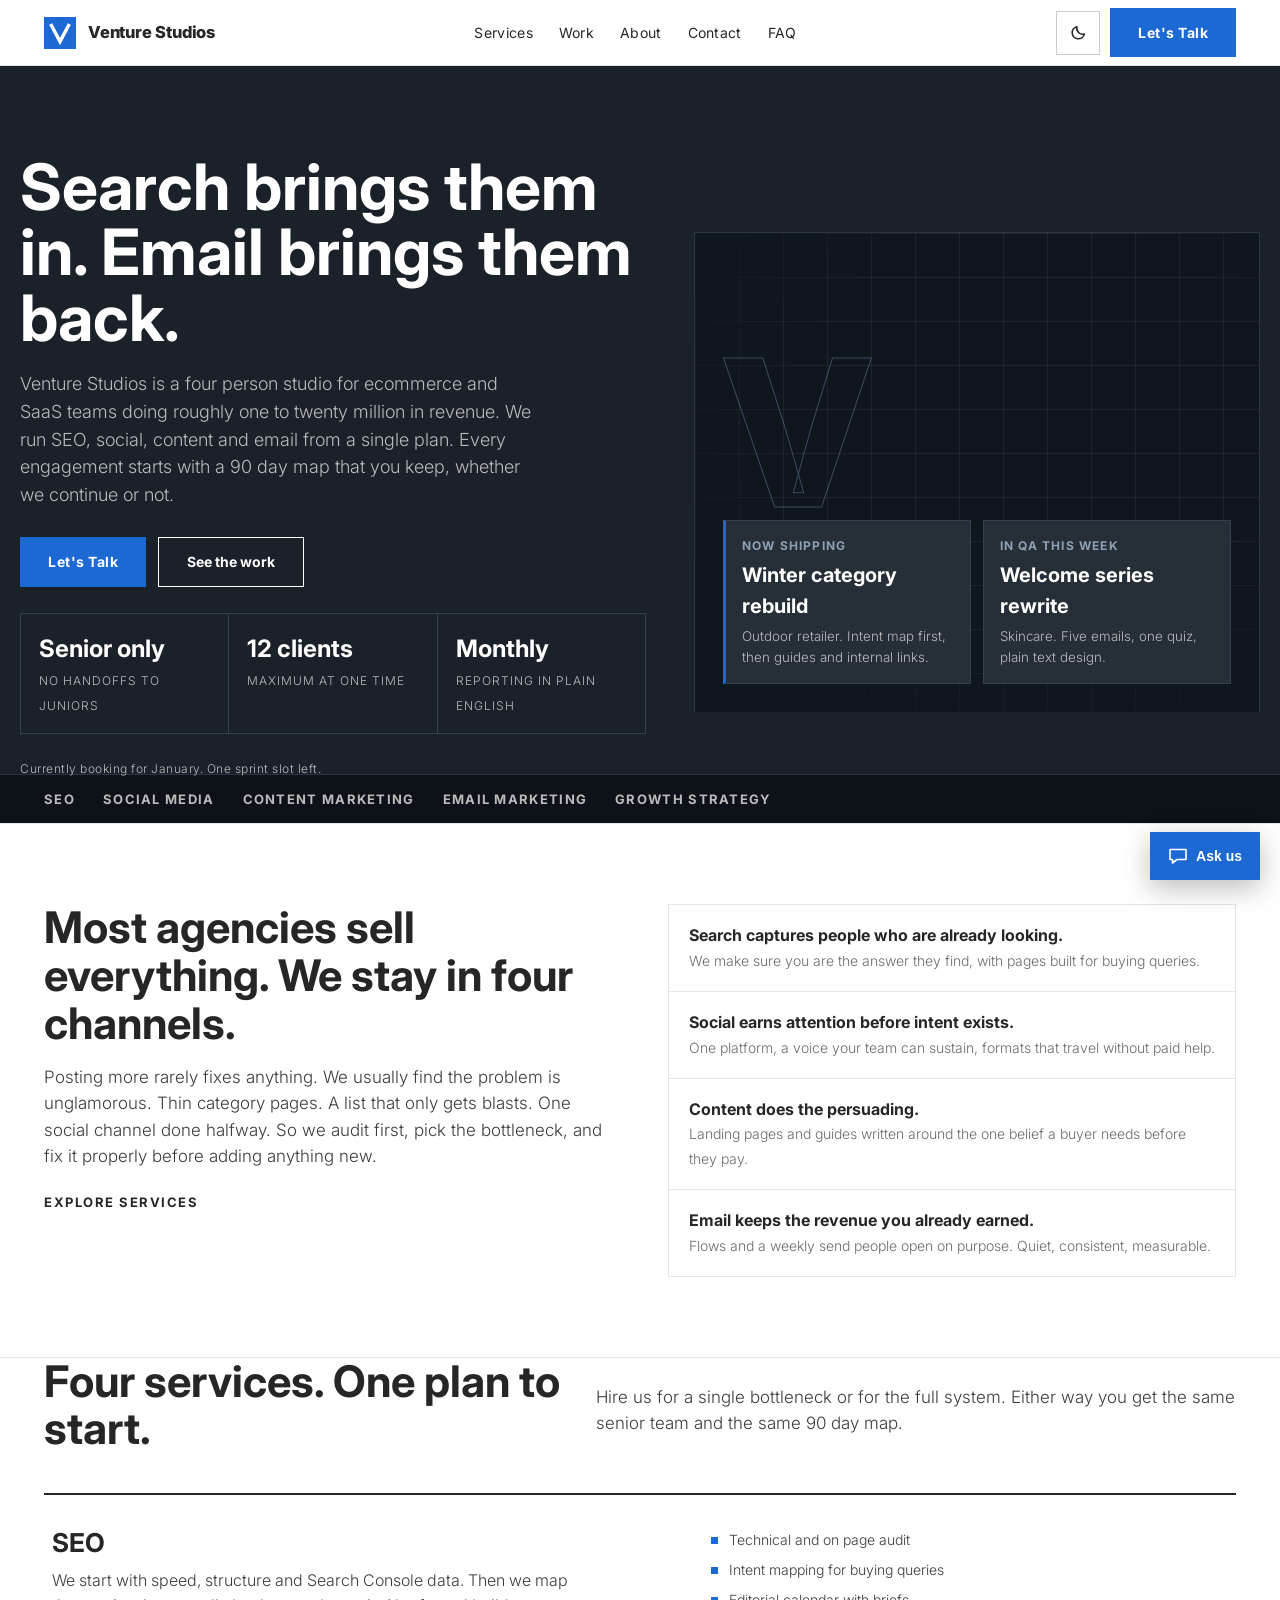
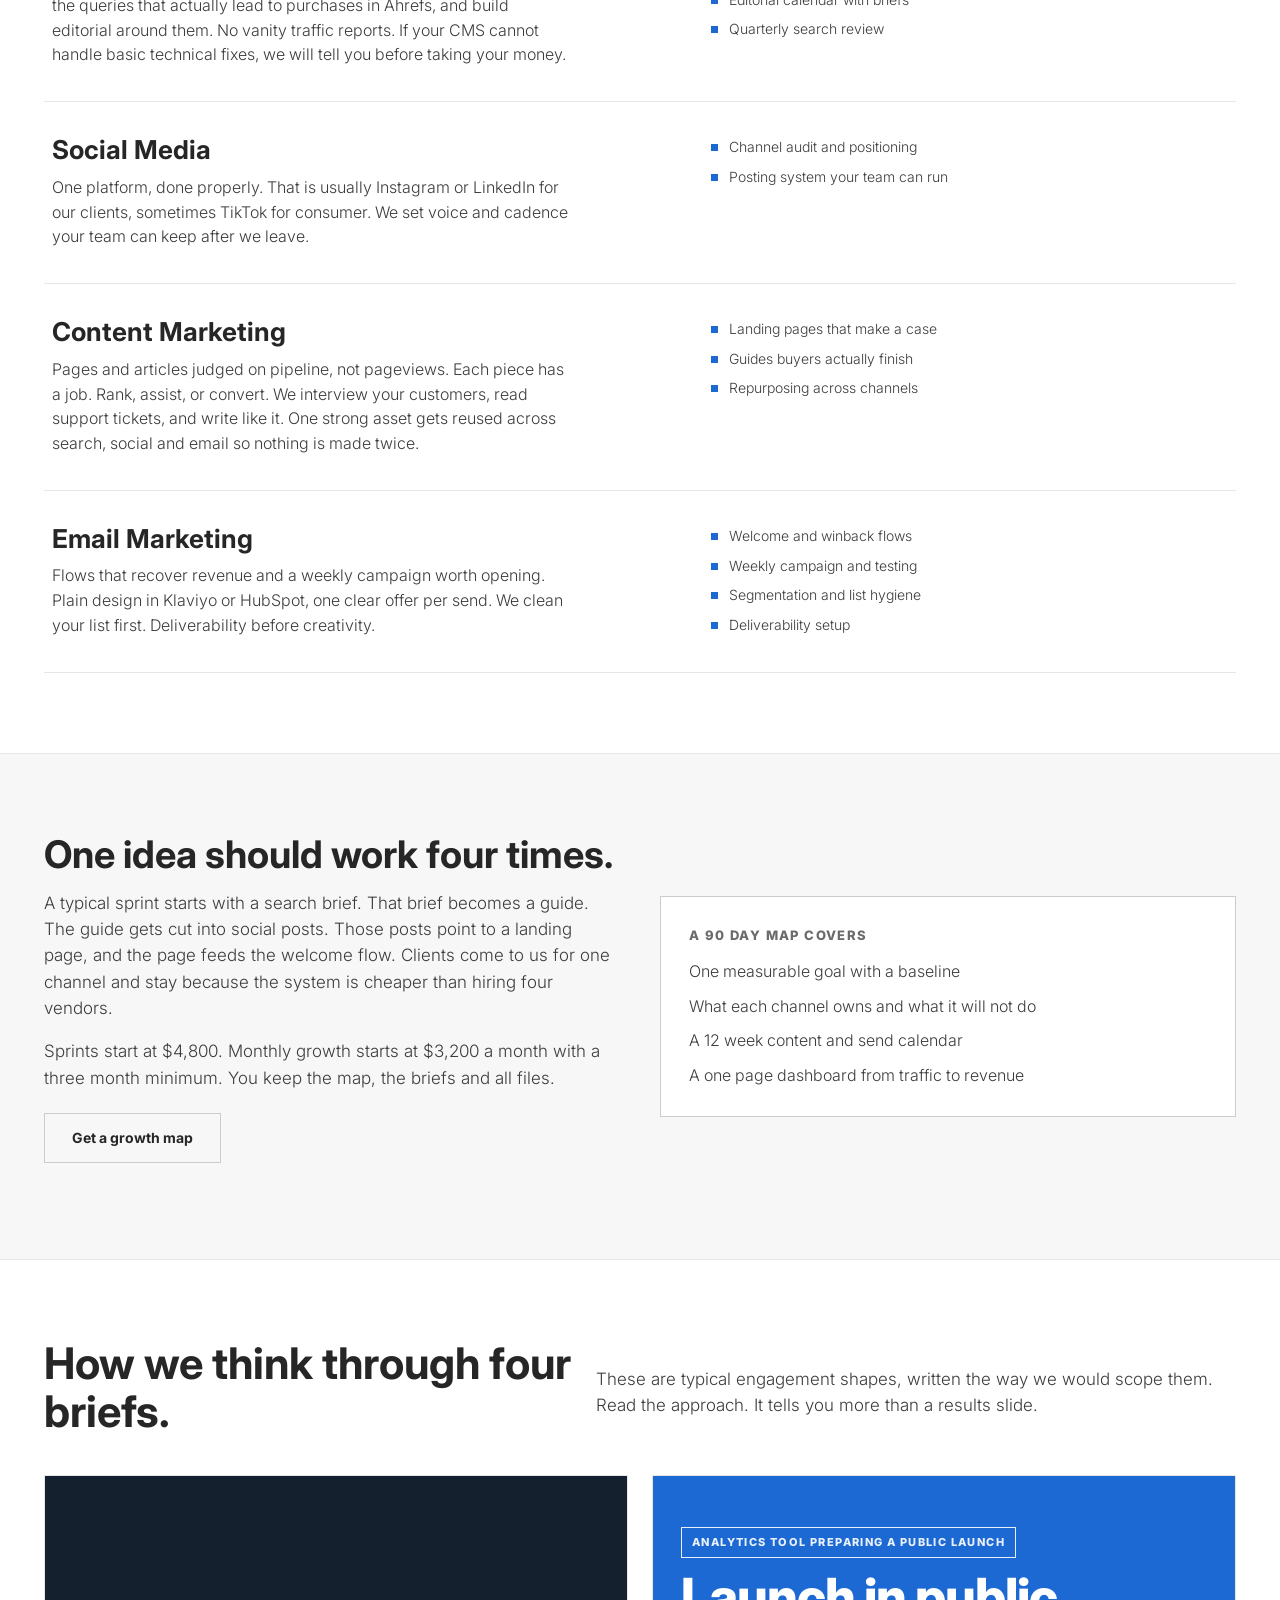
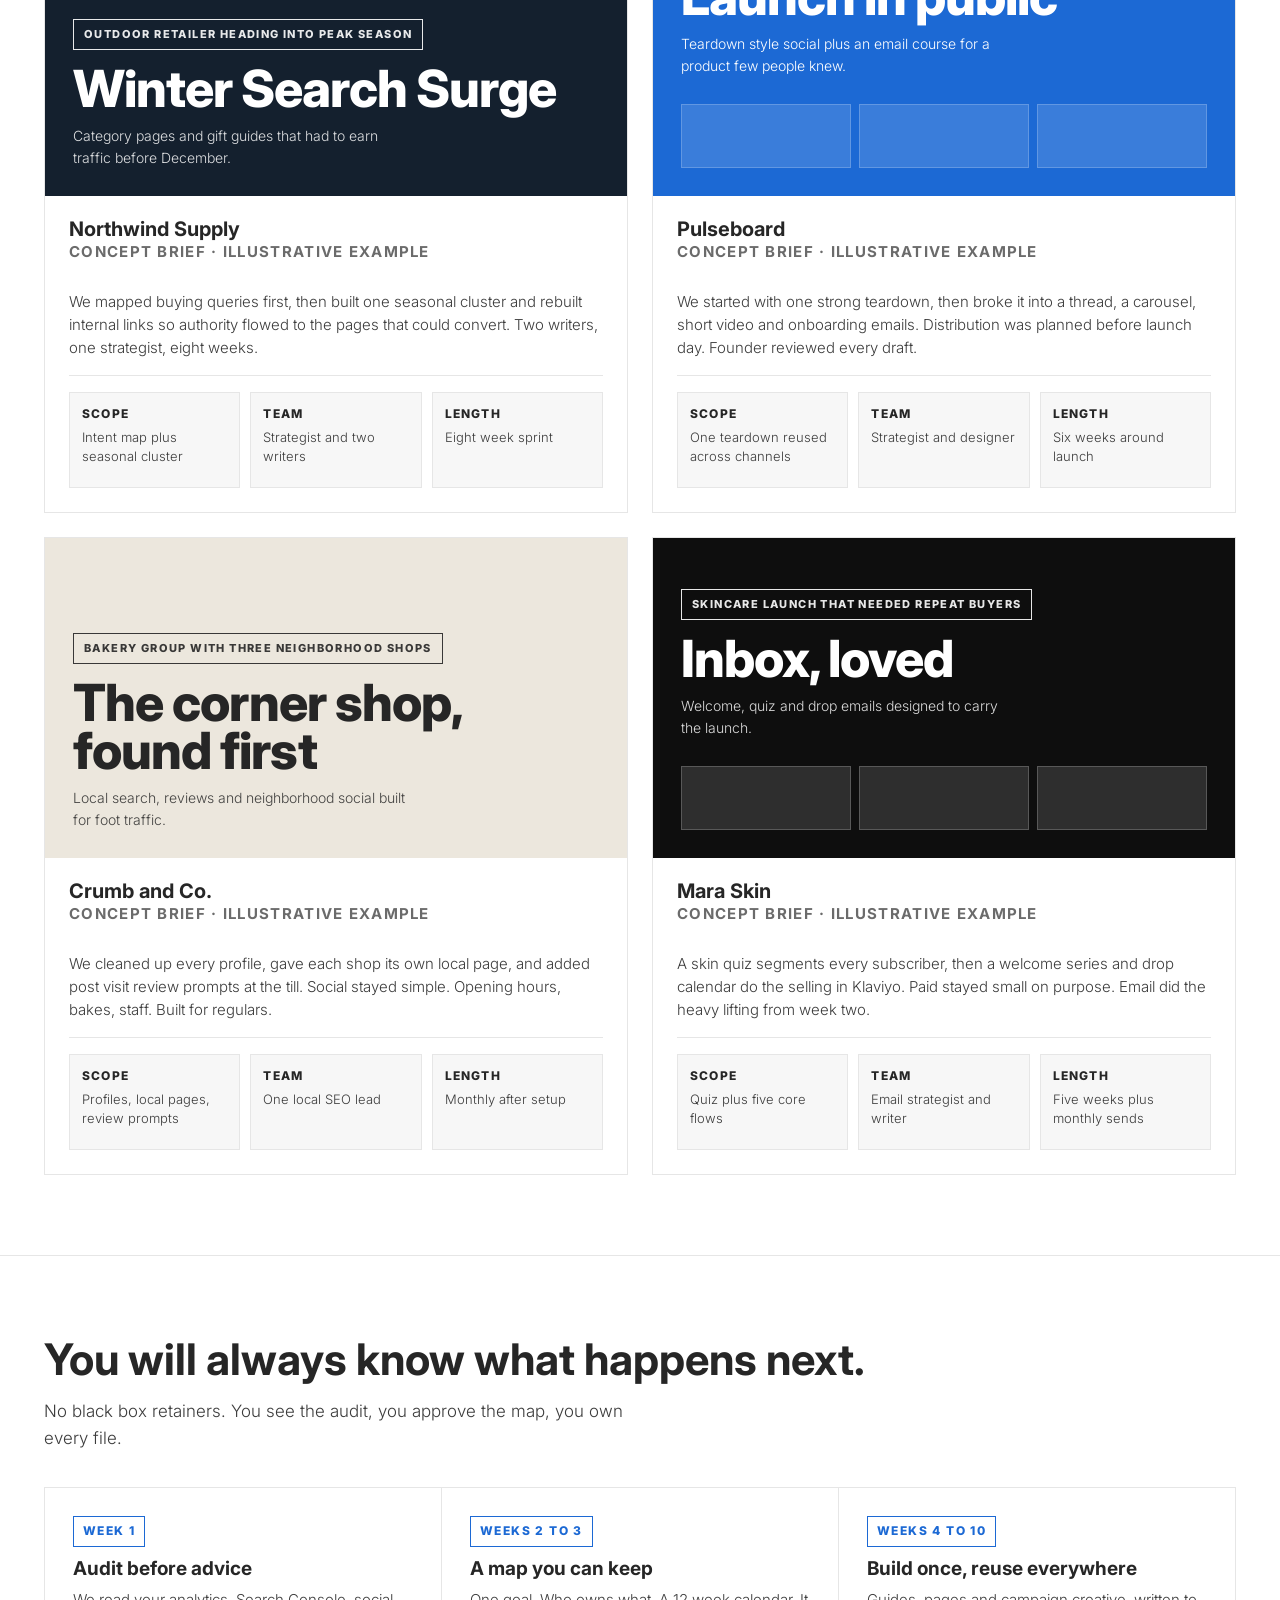
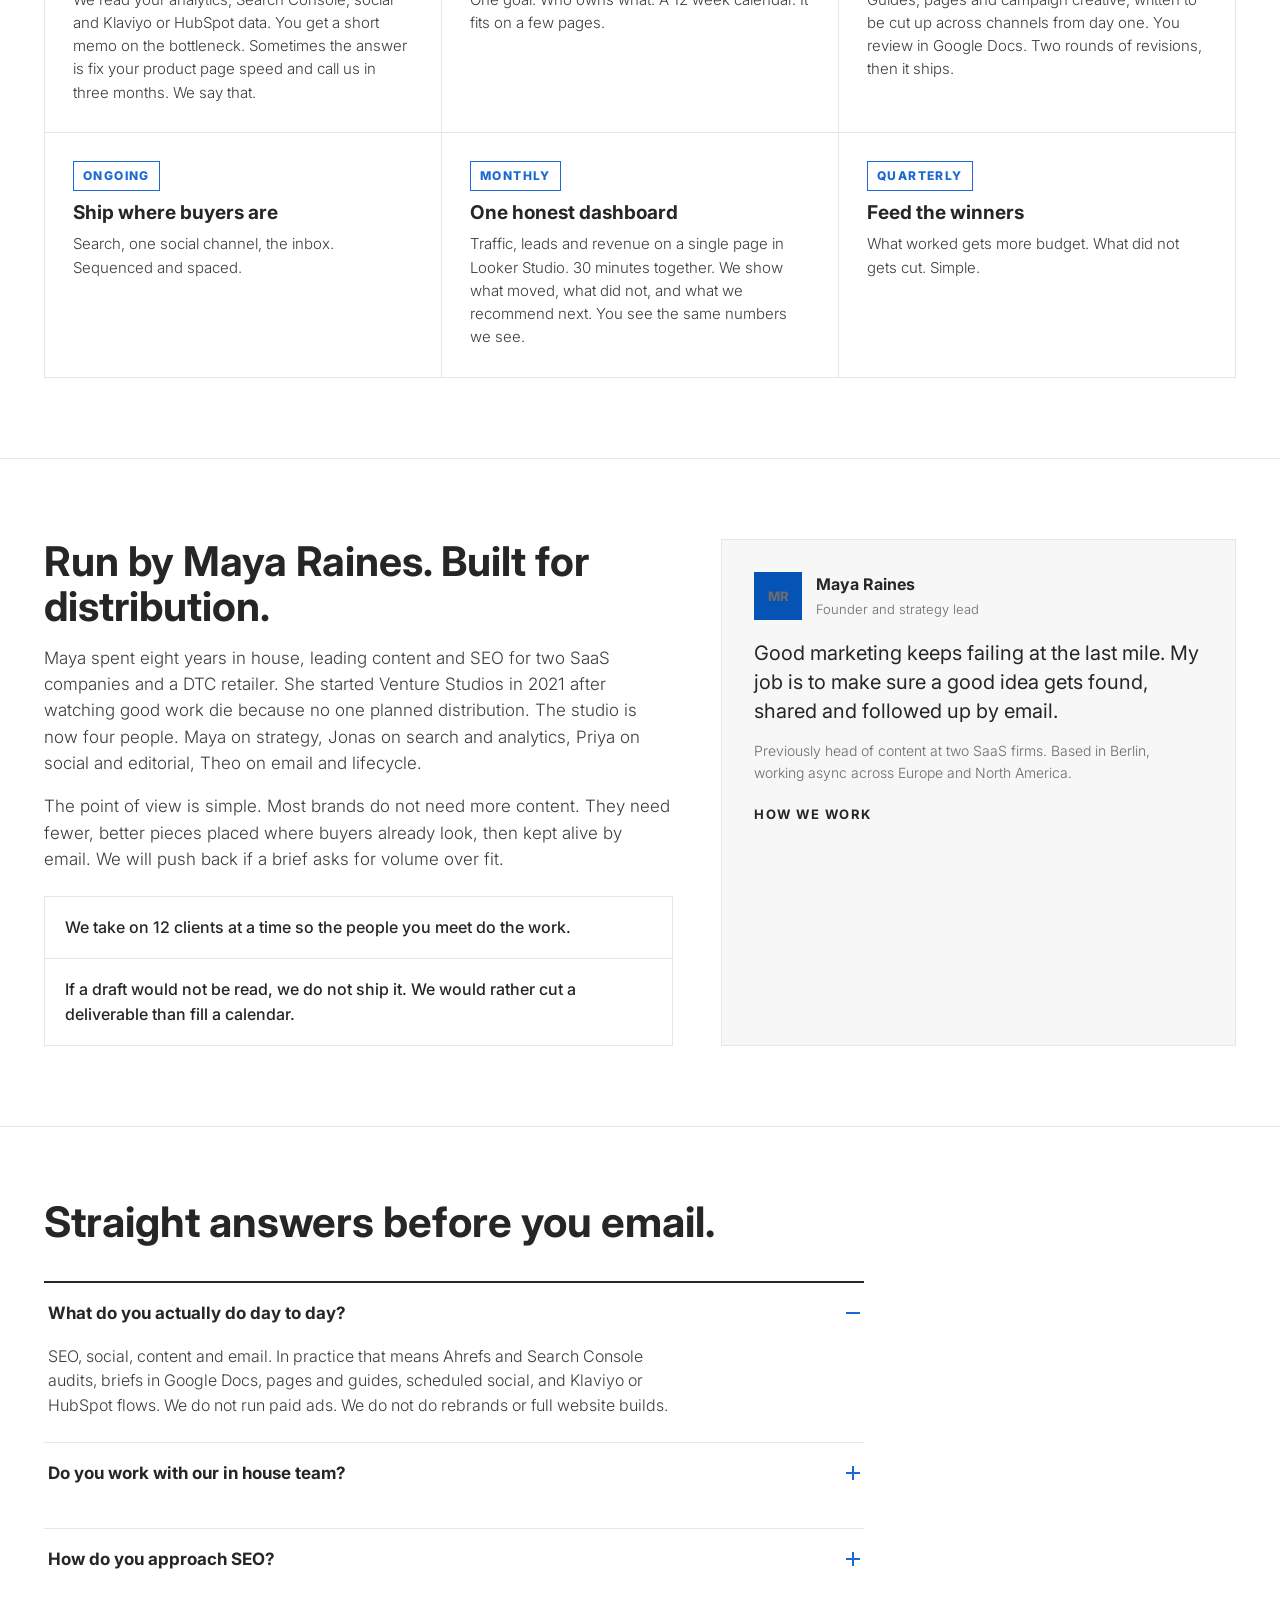
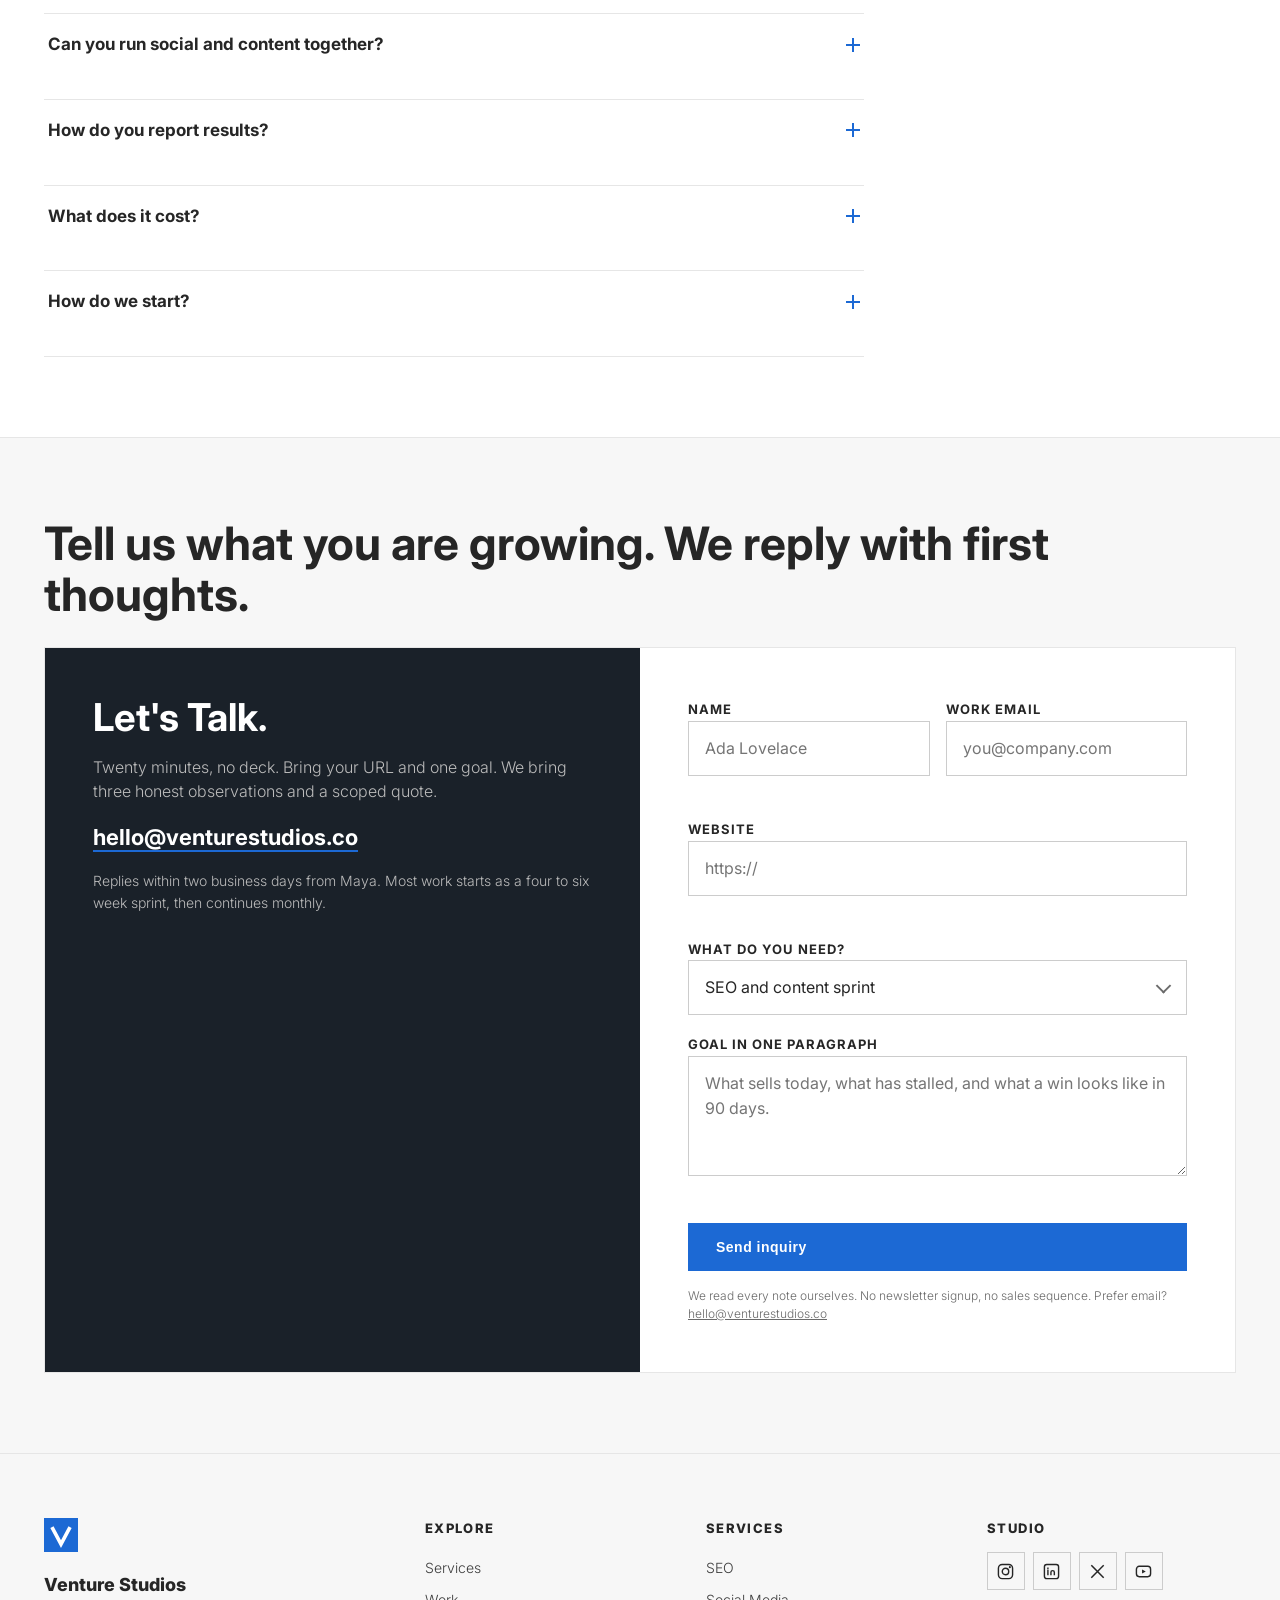
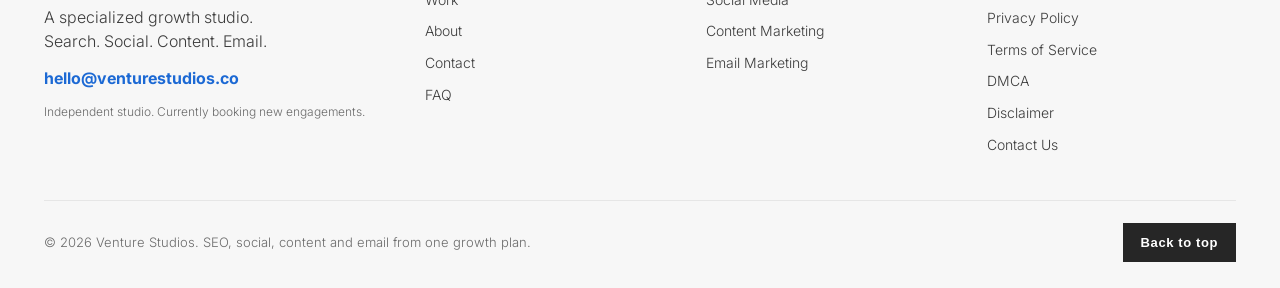
==== commit 00e1ca00: "Add files via upload" ====
--- a/index.html
+++ b/index.html
@@ -1 +1 @@
-<!DOCTYPE html><html lang="en" data-theme="light"><head><meta charset="utf-8"><meta name="viewport" content="width=device-width, initial-scale=1, viewport-fit=cover"><title>Venture Studios — Digital Marketing Studio for SEO, Social, Content &amp; Email</title><meta name="description" content="Venture Studios is a growth studio for ecommerce and SaaS. SEO, social, content and email run from one 90 day plan."><link rel="canonical" href="https://venturestudios.co/"><meta property="og:type" content="website"><meta property="og:title" content="Venture Studios — Digital Marketing Studio for SEO, Social, Content &amp; Email"><meta property="og:description" content="Venture Studios is a growth studio for ecommerce and SaaS. SEO, social, content and email run from one 90 day plan."><meta property="og:url" content="https://venturestudios.co/"><meta name="twitter:card" content="summary_large_image"><meta name="twitter:title" content="Venture Studios — Digital Marketing Studio for SEO, Social, Content &amp; Email"><meta name="twitter:description" content="Venture Studios is a growth studio for ecommerce and SaaS. SEO, social, content and email run from one 90 day plan."><link rel="icon" type="image/svg+xml" href="/favicon.svg"><meta name="theme-color" content="#ffffff" media="(prefers-color-scheme: light)"><meta name="theme-color" content="#0f1419" media="(prefers-color-scheme: dark)"><link rel="preconnect" href="https://fonts.googleapis.com"><link rel="preconnect" href="https://fonts.gstatic.com" crossorigin><link href="https://fonts.googleapis.com/css2?family=Inter:wght@300;400;500;700;800&display=swap" rel="stylesheet"><link rel="stylesheet" href="/styles.css"><noscript><style>.rv{opacity:1 !important;transform:none !important}</style></noscript><script type="module">(function(){try{var e=localStorage.getItem(`vs-theme`)||(window.matchMedia(`(prefers-color-scheme: dark)`).matches?`dark`:`light`);document.documentElement.setAttribute(`data-theme`,e)}catch{}})();</script></head><body><a class="skip" href="#main">Skip to content</a><header class="topnav" id="topnav"><div class="wrap nav-inner"><a class="brand" href="/" aria-label="Venture Studios home"><span class="mark" aria-hidden="true"><svg width="32" height="32" viewBox="0 0 30 30" fill="none"><rect width="30" height="30" fill="#1c69d4"></rect><path d="M7 8 L15 23 L23 8" stroke="#fff" stroke-width="3.2" stroke-linecap="square" stroke-linejoin="miter" fill="none"></path><path d="M11.5 8 L15 15.5 L18.5 8" stroke="#1c69d4" stroke-width="1.4" fill="none"></path></svg></span><span class="brand-text">Venture Studios</span></a><nav class="desk" aria-label="Primary"><a href="/#services">Services</a><a href="/#work">Work</a><a href="/#about">About</a><a href="/contact">Contact</a><a href="/#faq">FAQ</a></nav><div class="nav-cta"><button class="theme-btn" id="themeBtn" aria-label="Switch to dark mode" aria-pressed="false"><svg class="ic-sun" width="17" height="17" viewBox="0 0 16 16" fill="none" aria-hidden="true"><circle cx="8" cy="8" r="3.2" stroke="currentColor" stroke-width="1.5"></circle><path d="M8 0.8v1.8M8 13.4v1.8M0.8 8h1.8M13.4 8h1.8M3 3l1.3 1.3M11.7 11.7L13 13M13 3l-1.3 1.3M4.3 11.7L3 13" stroke="currentColor" stroke-width="1.5" stroke-linecap="square"></path></svg><svg class="ic-moon" width="17" height="17" viewBox="0 0 16 16" fill="none" aria-hidden="true"><path d="M13.5 9.5A5.8 5.8 0 0 1 6.5 2.5a5.8 5.8 0 1 0 7 7z" stroke="currentColor" stroke-width="1.5" stroke-linejoin="round"></path></svg></button><a class="btn-primary" href="/#contact">Let's Talk</a><button class="burger" id="burger" aria-label="Open menu" aria-expanded="false" aria-controls="mobileMenu"><span></span><span></span><span></span></button></div></div><div class="mobile-menu" id="mobileMenu" hidden><nav aria-label="Mobile"><a href="/#services">Services</a><a href="/#work">Work</a><a href="/#about">About</a><a href="/contact">Contact</a><a href="/#faq">FAQ</a><a class="btn-primary" href="/contact">Let's Talk</a></nav><p class="mm-note">SEO, social, content and email<br><a href="mailto:hello@venturestudios.co">hello@venturestudios.co</a></p></div></header><main id="main"><section class="hero" aria-label="Introduction"><div class="wrap hero-grid"><div class="rv in"><h1>Search brings them in. Email brings them back.</h1><p class="hero-sub">Venture Studios is a four person studio for ecommerce and SaaS teams doing roughly one to twenty million in revenue. We run SEO, social, content and email from a single plan. Every engagement starts with a 90 day map that you keep, whether we continue or not.</p><div class="hero-cta"><a class="btn-primary" href="#contact">Let's Talk</a><a class="btn-dark" href="#work">See the work</a></div><div class="hero-meta" role="list"><div role="listitem"><b>Senior only</b><span>No handoffs to juniors</span></div><div role="listitem"><b>12 clients</b><span>Maximum at one time</span></div><div role="listitem"><b>Monthly</b><span>Reporting in plain English</span></div></div><p class="hero-proof">Currently booking for October. One sprint slot left.</p></div><div class="hero-visual rv in" aria-hidden="true"><div class="hv-grid"></div><div class="hv-big">V</div><div class="hv-cards"><div class="hv-card live"><p>Now shipping</p><b>Winter category rebuild</b><small>Outdoor retailer. Intent map first, then guides and internal links.</small></div><div class="hv-card"><p>In QA this week</p><b>Welcome series rewrite</b><small>Skincare. Five emails, one quiz, plain text design.</small></div></div></div></div><div class="hero-strip"><div class="wrap"><span>SEO</span><span>Social Media</span><span>Content Marketing</span><span>Email Marketing</span><span>Growth Strategy</span></div></div></section><section class="sec" id="intro"><div class="wrap pos-grid"><div class="rv"><h2>Most agencies sell everything. We stay in four channels.</h2><p class="sec-lead" style="margin-top:16px">Posting more rarely fixes anything. We usually find the problem is unglamorous. Thin category pages. A list that only gets blasts. One social channel done halfway. So we audit first, pick the bottleneck, and fix it properly before adding anything new.</p><p style="margin-top:20px"><a class="text-link" href="#services">Explore services</a></p></div><div class="ledger rv" role="list" aria-label="How the disciplines connect"><div class="ledger-row" role="listitem"><div><b>Search captures people who are already looking.</b><span>We make sure you are the answer they find, with pages built for buying queries.</span></div></div><div class="ledger-row" role="listitem"><div><b>Social earns attention before intent exists.</b><span>One platform, a voice your team can sustain, formats that travel without paid help.</span></div></div><div class="ledger-row" role="listitem"><div><b>Content does the persuading.</b><span>Landing pages and guides written around the one belief a buyer needs before they pay.</span></div></div><div class="ledger-row" role="listitem"><div><b>Email keeps the revenue you already earned.</b><span>Flows and a weekly send people open on purpose. Quiet, consistent, measurable.</span></div></div></div></div></section><section class="sec" id="services" style="padding-top:0"><div class="wrap"><div class="svc-head rv"><div><h2>Four services. One plan to start.</h2></div><p class="sec-lead">Hire us for a single bottleneck or for the full system. Either way you get the same senior team and the same 90 day map.</p></div><div class="svc-list"><article class="svc rv"><div><h3>SEO</h3><p>We start with speed, structure and Search Console data. Then we map the queries that actually lead to purchases in Ahrefs, and build editorial around them. No vanity traffic reports. If your CMS cannot handle basic technical fixes, we will tell you before taking your money.</p></div><ul><li>Technical and on page audit</li><li>Intent mapping for buying queries</li><li>Editorial calendar with briefs</li><li>Quarterly search review</li></ul></article><article class="svc rv"><div><h3>Social Media</h3><p>One platform, done properly. That is usually Instagram or LinkedIn for our clients, sometimes TikTok for consumer. We set voice and cadence your team can keep after we leave.</p></div><ul><li>Channel audit and positioning</li><li>Posting system your team can run</li></ul></article><article class="svc rv"><div><h3>Content Marketing</h3><p>Pages and articles judged on pipeline, not pageviews. Each piece has a job. Rank, assist, or convert. We interview your customers, read support tickets, and write like it. One strong asset gets reused across search, social and email so nothing is made twice.</p></div><ul><li>Landing pages that make a case</li><li>Guides buyers actually finish</li><li>Repurposing across channels</li></ul></article><article class="svc rv"><div><h3>Email Marketing</h3><p>Flows that recover revenue and a weekly campaign worth opening. Plain design in Klaviyo or HubSpot, one clear offer per send. We clean your list first. Deliverability before creativity.</p></div><ul><li>Welcome and winback flows</li><li>Weekly campaign and testing</li><li>Segmentation and list hygiene</li><li>Deliverability setup</li></ul></article></div></div></section><section class="sec growth"><div class="wrap growth-grid"><div class="rv"><h2>One idea should work four times.</h2><p class="sec-lead" style="margin-top:14px">A typical sprint starts with a search brief. That brief becomes a guide. The guide gets cut into social posts. Those posts point to a landing page, and the page feeds the welcome flow. Clients come to us for one channel and stay because the system is cheaper than hiring four vendors.</p><p class="sec-lead" style="margin-top:14px">Sprints start at $4,800. Monthly growth starts at $3,200 a month with a three month minimum. You keep the map, the briefs and all files.</p><p style="margin-top:22px"><a class="btn-ghost" href="#contact">Get a growth map</a></p></div><div class="rv" style="border:1px solid var(--hair-s);background:var(--canvas);padding:28px"><p style="margin:0;font-size:13px;font-weight:800;letter-spacing:1.4px;text-transform:uppercase;color:var(--muted)">A 90 day map covers</p><ul style="margin:14px 0 0;padding:0;list-style:none;display:grid;gap:10px"><li>One measurable goal with a baseline</li><li>What each channel owns and what it will not do</li><li>A 12 week content and send calendar</li><li>A one page dashboard from traffic to revenue</li></ul></div></div></section><section class="sec" id="work"><div class="wrap"><div class="svc-head rv"><div><h2>How we think through four briefs.</h2></div><p class="sec-lead">These are typical engagement shapes, written the way we would scope them. Read the approach. It tells you more than a results slide.</p></div><div class="work-grid"><article class="work rv"><div class="art"><span class="badge">Outdoor retailer heading into peak season</span><p class="art-type">Winter Search Surge</p><p class="art-sub">Category pages and gift guides that had to earn traffic before December.</p></div><div class="work-body"><h3>Northwind Supply</h3><p class="concept-tag">Concept brief · Illustrative example</p><p>We mapped buying queries first, then built one seasonal cluster and rebuilt internal links so authority flowed to the pages that could convert. Two writers, one strategist, eight weeks.</p><div class="metric"><div><b>Scope</b><span>Intent map plus seasonal cluster</span></div><div><b>Team</b><span>Strategist and two writers</span></div><div><b>Length</b><span>Eight week sprint</span></div></div></div></article><article class="work rv"><div class="art"><span class="badge">Analytics tool preparing a public launch</span><p class="art-type">Launch in public</p><p class="art-sub">Teardown style social plus an email course for a product few people knew.</p><div class="mock" aria-hidden="true"><i></i><i></i><i></i></div></div><div class="work-body"><h3>Pulseboard</h3><p class="concept-tag">Concept brief · Illustrative example</p><p>We started with one strong teardown, then broke it into a thread, a carousel, short video and onboarding emails. Distribution was planned before launch day. Founder reviewed every draft.</p><div class="metric"><div><b>Scope</b><span>One teardown reused across channels</span></div><div><b>Team</b><span>Strategist and designer</span></div><div><b>Length</b><span>Six weeks around launch</span></div></div></div></article><article class="work rv"><div class="art"><span class="badge" style="color:#262626">Bakery group with three neighborhood shops</span><p class="art-type">The corner shop, found first</p><p class="art-sub">Local search, reviews and neighborhood social built for foot traffic.</p></div><div class="work-body"><h3>Crumb and Co.</h3><p class="concept-tag">Concept brief · Illustrative example</p><p>We cleaned up every profile, gave each shop its own local page, and added post visit review prompts at the till. Social stayed simple. Opening hours, bakes, staff. Built for regulars.</p><div class="metric"><div><b>Scope</b><span>Profiles, local pages, review prompts</span></div><div><b>Team</b><span>One local SEO lead</span></div><div><b>Length</b><span>Monthly after setup</span></div></div></div></article><article class="work rv"><div class="art"><span class="badge">Skincare launch that needed repeat buyers</span><p class="art-type">Inbox, loved</p><p class="art-sub">Welcome, quiz and drop emails designed to carry the launch.</p><div class="mock" aria-hidden="true"><i></i><i></i><i></i></div></div><div class="work-body"><h3>Mara Skin</h3><p class="concept-tag">Concept brief · Illustrative example</p><p>A skin quiz segments every subscriber, then a welcome series and drop calendar do the selling in Klaviyo. Paid stayed small on purpose. Email did the heavy lifting from week two.</p><div class="metric"><div><b>Scope</b><span>Quiz plus five core flows</span></div><div><b>Team</b><span>Email strategist and writer</span></div><div><b>Length</b><span>Five weeks plus monthly sends</span></div></div></div></article></div></div></section><section class="sec proc" id="process"><div class="wrap"><h2 style="font-size:clamp(28px,3.4vw,44px)">You will always know what happens next.</h2><p class="sec-lead" style="margin-top:14px;max-width:620px">No black box retainers. You see the audit, you approve the map, you own every file.</p><div class="steps rv"><div class="step"><span class="phase">Week 1</span><h3>Audit before advice</h3><p>We read your analytics, Search Console, social and Klaviyo or HubSpot data. You get a short memo on the bottleneck. Sometimes the answer is fix your product page speed and call us in three months. We say that.</p></div><div class="step"><span class="phase">Weeks 2 to 3</span><h3>A map you can keep</h3><p>One goal. Who owns what. A 12 week calendar. It fits on a few pages.</p></div><div class="step"><span class="phase">Weeks 4 to 10</span><h3>Build once, reuse everywhere</h3><p>Guides, pages and campaign creative, written to be cut up across channels from day one. You review in Google Docs. Two rounds of revisions, then it ships.</p></div><div class="step"><span class="phase">Ongoing</span><h3>Ship where buyers are</h3><p>Search, one social channel, the inbox. Sequenced and spaced.</p></div><div class="step"><span class="phase">Monthly</span><h3>One honest dashboard</h3><p>Traffic, leads and revenue on a single page in Looker Studio. 30 minutes together. We show what moved, what did not, and what we recommend next. You see the same numbers we see.</p></div><div class="step"><span class="phase">Quarterly</span><h3>Feed the winners</h3><p>What worked gets more budget. What did not gets cut. Simple.</p></div></div></div></section><section class="sec" id="about"><div class="wrap about-grid"><div class="rv"><h2>Run by Maya Raines. Built for distribution.</h2><p class="sec-lead" style="margin-top:16px">Maya spent eight years in house, leading content and SEO for two SaaS companies and a DTC retailer. She started Venture Studios in 2021 after watching good work die because no one planned distribution. The studio is now four people. Maya on strategy, Jonas on search and analytics, Priya on social and editorial, Theo on email and lifecycle.</p><p class="sec-lead" style="margin-top:14px">The point of view is simple. Most brands do not need more content. They need fewer, better pieces placed where buyers already look, then kept alive by email. We will push back if a brief asks for volume over fit.</p><div class="principles"><div><b>We take on 12 clients at a time so the people you meet do the work.</b></div><div><b>If a draft would not be read, we do not ship it. We would rather cut a deliverable than fill a calendar.</b></div></div></div><aside class="quote-card rv"><div class="founder"><span class="avatar" aria-hidden="true">MR</span><div><strong>Maya Raines</strong><span>Founder and strategy lead</span></div></div><blockquote>Good marketing keeps failing at the last mile. My job is to make sure a good idea gets found, shared and followed up by email.</blockquote><p class="founder-note">Previously head of content at two SaaS firms. Based in Berlin, working async across Europe and North America.</p><p style="margin-top:18px"><a class="text-link" href="#process">How we work</a></p></aside></div></section><section class="sec" id="faq" style="padding-top:0"><div class="wrap"><h2 class="faq-title" style="font-size:clamp(28px,3.4vw,42px)">Straight answers before you email.</h2><div class="faq-list rv" data-accordion><div class="faq-item" data-open="true"><h3><button aria-expanded="true" aria-controls="faq-p1" id="faq-b1"><span>What do you actually do day to day?</span><span class="faq-ic" aria-hidden="true"></span></button></h3><div class="faq-panel" id="faq-p1" role="region" aria-labelledby="faq-b1"><p>SEO, social, content and email. In practice that means Ahrefs and Search Console audits, briefs in Google Docs, pages and guides, scheduled social, and Klaviyo or HubSpot flows. We do not run paid ads. We do not do rebrands or full website builds.</p></div></div><div class="faq-item"><h3><button aria-expanded="false" aria-controls="faq-p2" id="faq-b2"><span>Do you work with our in house team?</span><span class="faq-ic" aria-hidden="true"></span></button></h3><div class="faq-panel" id="faq-p2" role="region" aria-labelledby="faq-b2"><p>That is the most common setup. You keep one owner who can approve quickly. We bring strategy, briefs and QA. If approvals take three weeks, we will ask for a smaller scope. Slow feedback kills retainers.</p></div></div><div class="faq-item"><h3><button aria-expanded="false" aria-controls="faq-p3" id="faq-b3"><span>How do you approach SEO?</span><span class="faq-ic" aria-hidden="true"></span></button></h3><div class="faq-panel" id="faq-p3" role="region" aria-labelledby="faq-b3"><p>Technical health first. Crawl, speed, internal links. Then intent mapping for terms that buy, not just browse. Then editorial. Every article gets a label in the tracker. Rank, assist or convert. If it cannot do one of those, we do not write it.</p></div></div><div class="faq-item"><h3><button aria-expanded="false" aria-controls="faq-p4" id="faq-b4"><span>Can you run social and content together?</span><span class="faq-ic" aria-hidden="true"></span></button></h3><div class="faq-panel" id="faq-p4" role="region" aria-labelledby="faq-b4"><p>Yes, and you should. It is cheaper and more coherent. One interview becomes a guide, three social posts and a newsletter section. Hiring separate vendors for each usually means paying three times for the same research.</p></div></div><div class="faq-item"><h3><button aria-expanded="false" aria-controls="faq-p5" id="faq-b5"><span>How do you report results?</span><span class="faq-ic" aria-hidden="true"></span></button></h3><div class="faq-panel" id="faq-p5" role="region" aria-labelledby="faq-b5"><p>One Looker Studio page. Search visibility, engaged visits, leads, email revenue. Monthly call, 30 minutes. We do not send 20 page PDFs. And we do not promise rankings or revenue figures. Anyone who guarantees position one is selling something.</p></div></div><div class="faq-item"><h3><button aria-expanded="false" aria-controls="faq-p6" id="faq-b6"><span>What does it cost?</span><span class="faq-ic" aria-hidden="true"></span></button></h3><div class="faq-panel" id="faq-p6" role="region" aria-labelledby="faq-b6"><p>Sprints from $4,800 for four to six weeks. Monthly growth from $3,200 a month with a three month minimum. Smallest useful email cleanup is usually around $3,500. If your budget is under $2,500, start with the 90 day map and run it internally.</p></div></div><div class="faq-item"><h3><button aria-expanded="false" aria-controls="faq-p7" id="faq-b7"><span>How do we start?</span><span class="faq-ic" aria-hidden="true"></span></button></h3><div class="faq-panel" id="faq-p7" role="region" aria-labelledby="faq-b7"><p>Email hello@venturestudios.co with your URL and one goal. Maya replies within two business days with three observations and a scoped quote. No discovery call required to get pricing.</p></div></div></div></div></section><section class="sec contact" id="contact"><div class="wrap"><h2 class="rv" style="font-size:clamp(28px,3.6vw,46px);margin-bottom:28px">Tell us what you are growing. We reply with first thoughts.</h2><div class="contact-grid rv"><div class="contact-left"><h2>Let's Talk.</h2><p>Twenty minutes, no deck. Bring your URL and one goal. We bring three honest observations and a scoped quote.</p><p><a class="big" href="mailto:hello@venturestudios.co">hello@venturestudios.co</a></p><p style="font-size:14px">Replies within two business days from Maya. Most work starts as a four to six week sprint, then continues monthly.</p></div><form class="contact-form" id="leadForm" novalidate data-formspree=""><div class="frow"><div class="field"><label for="f-name">Name</label><input id="f-name" name="name" required autocomplete="name" placeholder="Ada Lovelace" aria-describedby="f-name-err"><p class="ferr" id="f-name-err" aria-live="polite"></p></div><div class="field"><label for="f-email">Work email</label><input id="f-email" name="email" type="email" required autocomplete="email" placeholder="you@company.com" aria-describedby="f-email-err"><p class="ferr" id="f-email-err" aria-live="polite"></p></div></div><div class="field"><label for="f-url">Website</label><input id="f-url" name="website" inputmode="url" autocomplete="url" placeholder="https://"></div><div class="field select-field"><label for="f-need">What do you need?</label><span class="select-wrap"><select id="f-need" name="need"><option>SEO and content sprint</option><option>Social and content system</option><option>Email lifecycle</option><option>Full growth plan</option><option>Not sure, advise me</option></select></span></div><div class="field"><label for="f-msg">Goal in one paragraph</label><textarea id="f-msg" name="message" required placeholder="What sells today, what has stalled, and what a win looks like in 90 days." aria-describedby="f-msg-err"></textarea><p class="ferr" id="f-msg-err" aria-live="polite"></p></div><div class="form-status" id="formStatus" role="status" aria-live="polite" hidden></div><button class="btn-primary" type="submit" id="leadSubmit">Send inquiry</button><p style="font-size:12px;color:var(--muted);margin:0">We read every note ourselves. No newsletter signup, no sales sequence. Prefer email? <a href="mailto:hello@venturestudios.co">hello@venturestudios.co</a></p></form></div></div></section></main><footer class="footer"><div class="wrap"><div class="foot-top"><div class="foot-brand"><span class="mark" aria-hidden="true"><svg width="34" height="34" viewBox="0 0 30 30" fill="none"><rect width="30" height="30" fill="#1c69d4"></rect><path d="M7 8 L15 23 L23 8" stroke="#fff" stroke-width="3.2" fill="none"></path></svg></span><p class="foot-name">Venture Studios</p><p class="foot-tag">A specialized growth studio.<br>Search. Social. Content. Email.</p><a class="foot-mail" href="mailto:hello@venturestudios.co">hello@venturestudios.co</a><p class="foot-note">Independent studio. Currently booking new engagements.</p></div><nav class="foot-col" aria-label="Explore"><p>Explore</p><a href="/#services">Services</a><a href="/#work">Work</a><a href="/#about">About</a><a href="/contact">Contact</a><a href="/#faq">FAQ</a></nav><nav class="foot-col" aria-label="Services"><p>Services</p><a href="/#services">SEO</a><a href="/#services">Social Media</a><a href="/#services">Content Marketing</a><a href="/#services">Email Marketing</a></nav><div class="foot-col"><p>Studio</p><div class="socials"><a href="https://instagram.com/venturestudios.co" rel="noopener" aria-label="Venture Studios on Instagram (demo profile)"><svg width="17" height="17" viewBox="0 0 18 18" fill="none" aria-hidden="true"><rect x="1.5" y="1.5" width="15" height="15" rx="4" stroke="currentColor" stroke-width="1.5"></rect><circle cx="9" cy="9" r="3.4" stroke="currentColor" stroke-width="1.5"></circle><circle cx="13.6" cy="4.4" r="1.1" fill="currentColor"></circle></svg></a><a href="https://linkedin.com/company/venturestudios" rel="noopener" aria-label="Venture Studios on LinkedIn (demo profile)"><svg width="17" height="17" viewBox="0 0 18 18" fill="none" aria-hidden="true"><rect x="1.5" y="1.5" width="15" height="15" rx="2.5" stroke="currentColor" stroke-width="1.5"></rect><path d="M5.2 8v4.2M5.2 5.6v.2M8.4 12.2v-2.3c0-1 .8-1.8 1.8-1.8s1.8.8 1.8 1.8v2.3" stroke="currentColor" stroke-width="1.5" stroke-linecap="square"></path></svg></a><a href="https://x.com/venturestudios" rel="noopener" aria-label="Venture Studios on X (demo profile)"><svg width="17" height="17" viewBox="0 0 18 18" fill="none" aria-hidden="true"><path d="M3 3l12 12M15 3L3 15" stroke="currentColor" stroke-width="1.6" stroke-linecap="square"></path></svg></a><a href="https://youtube.com/@venturestudios" rel="noopener" aria-label="Venture Studios on YouTube (demo channel)"><svg width="17" height="17" viewBox="0 0 18 18" fill="none" aria-hidden="true"><rect x="1.5" y="3.5" width="15" height="11" rx="3" stroke="currentColor" stroke-width="1.5"></rect><path d="M7.5 6.8v4.4L11.4 9 7.5 6.8z" fill="currentColor"></path></svg></a></div><a href="/privacy">Privacy Policy</a><a href="/terms">Terms of Service</a><a href="/dmca">DMCA</a><a href="/disclaimer">Disclaimer</a><a href="/contact">Contact Us</a></div></div><div class="foot-base"><p>© <span id="year">2026</span> Venture Studios. SEO, social, content and email from one growth plan.</p><button class="to-top" id="toTop">Back to top</button></div></div></footer><button class="chat-fab" id="chatFab" aria-label="Open studio chat" aria-expanded="false" aria-controls="chatPanel"><svg width="20" height="20" viewBox="0 0 20 20" fill="none" aria-hidden="true"><path d="M2 3.5h16v10H9l-4.5 3.5v-3.5H2v-10z" stroke="currentColor" stroke-width="1.6" stroke-linejoin="round"></path></svg><span>Ask us</span></button><section class="chat" id="chatPanel" role="dialog" aria-label="Venture Studios assistant" aria-modal="false" hidden><header><div><strong>Studio assistant</strong><span>Automated assistant. Answers from this site only.</span></div><button id="chatClose" aria-label="Close chat">✕</button></header><div class="chat-log" id="chatLog" aria-live="polite"></div><div class="chips" id="chatChips"><button>What do you do?</button><button>Services</button><button>Start a project</button><button>Contact</button></div><form id="chatForm"><label class="sr" for="chatInput">Type your message</label><input id="chatInput" type="text" placeholder="Ask about services, process…" autocomplete="off" maxlength="300"><button type="submit" aria-label="Send message"><svg width="16" height="16" viewBox="0 0 16 16" fill="none" aria-hidden="true"><path d="M2 8h11M9 3.5L13.5 8 9 12.5" stroke="currentColor" stroke-width="1.6" stroke-linecap="square" stroke-linejoin="miter"></path></svg></button></form></section><script src="/app.js" defer></script></body></html>+<!DOCTYPE html><html lang="en" data-theme="light"><head><meta charset="utf-8"><meta name="viewport" content="width=device-width, initial-scale=1, viewport-fit=cover"><title>Venture Studios — Digital Marketing Studio for SEO, Social, Content &amp; Email</title><meta name="description" content="Venture Studios is a growth studio for ecommerce and SaaS. SEO, social, content and email run from one 90 day plan."><link rel="canonical" href="https://ventures-studio.vercel.app/"><meta property="og:type" content="website"><meta property="og:title" content="Venture Studios — Digital Marketing Studio for SEO, Social, Content &amp; Email"><meta property="og:description" content="Venture Studios is a growth studio for ecommerce and SaaS. SEO, social, content and email run from one 90 day plan."><meta property="og:url" content="https://ventures-studio.vercel.app/"><meta property="og:image" content="https://ventures-studio.vercel.app/og-image.svg"><meta property="og:image:width" content="1200"><meta property="og:image:height" content="630"><meta property="og:image:alt" content="Venture Studios — SEO, social, content and email"><meta name="twitter:card" content="summary_large_image"><meta name="twitter:image" content="https://ventures-studio.vercel.app/og-image.svg"><meta name="twitter:title" content="Venture Studios — Digital Marketing Studio for SEO, Social, Content &amp; Email"><meta name="twitter:description" content="Venture Studios is a growth studio for ecommerce and SaaS. SEO, social, content and email run from one 90 day plan."><link rel="icon" type="image/svg+xml" href="/favicon.svg"><meta name="theme-color" content="#ffffff" media="(prefers-color-scheme: light)"><meta name="theme-color" content="#0f1419" media="(prefers-color-scheme: dark)"><link rel="preconnect" href="https://fonts.googleapis.com"><link rel="preconnect" href="https://fonts.gstatic.com" crossorigin><link href="https://fonts.googleapis.com/css2?family=Inter:wght@300;400;500;700;800&display=swap" rel="stylesheet"><link rel="stylesheet" href="/styles.css"><script type="application/ld+json">{"@context":"https://schema.org","@type":"ProfessionalService","name":"Venture Studios","url":"https://ventures-studio.vercel.app","email":"hello@venturestudios.co","description":"Venture Studios is a growth studio for ecommerce and SaaS. SEO, social, content and email run from one 90 day plan.","areaServed":["Worldwide"],"makesOffer":[{"@type":"Offer","itemOffered":{"@type":"Service","name":"SEO"}},{"@type":"Offer","itemOffered":{"@type":"Service","name":"Social Media"}},{"@type":"Offer","itemOffered":{"@type":"Service","name":"Content Marketing"}},{"@type":"Offer","itemOffered":{"@type":"Service","name":"Email Marketing"}}]}</script><noscript><style>.rv{opacity:1 !important;transform:none !important}</style></noscript><script type="module">(function(){try{var e=localStorage.getItem(`vs-theme`)||(window.matchMedia(`(prefers-color-scheme: dark)`).matches?`dark`:`light`);document.documentElement.setAttribute(`data-theme`,e)}catch{}})();</script></head><body><a class="skip" href="#main">Skip to content</a><header class="topnav" id="topnav"><div class="wrap nav-inner"><a class="brand" href="/" aria-label="Venture Studios home"><span class="mark" aria-hidden="true"><svg width="32" height="32" viewBox="0 0 30 30" fill="none"><rect width="30" height="30" fill="#1c69d4"></rect><path d="M7 8 L15 23 L23 8" stroke="#fff" stroke-width="3.2" stroke-linecap="square" stroke-linejoin="miter" fill="none"></path><path d="M11.5 8 L15 15.5 L18.5 8" stroke="#1c69d4" stroke-width="1.4" fill="none"></path></svg></span><span class="brand-text">Venture Studios</span></a><nav class="desk" aria-label="Primary"><a href="/#services">Services</a><a href="/#work">Work</a><a href="/#about">About</a><a href="/contact">Contact</a><a href="/#faq">FAQ</a></nav><div class="nav-cta"><button class="theme-btn" id="themeBtn" aria-label="Switch to dark mode" aria-pressed="false"><svg class="ic-sun" width="17" height="17" viewBox="0 0 16 16" fill="none" aria-hidden="true"><circle cx="8" cy="8" r="3.2" stroke="currentColor" stroke-width="1.5"></circle><path d="M8 0.8v1.8M8 13.4v1.8M0.8 8h1.8M13.4 8h1.8M3 3l1.3 1.3M11.7 11.7L13 13M13 3l-1.3 1.3M4.3 11.7L3 13" stroke="currentColor" stroke-width="1.5" stroke-linecap="square"></path></svg><svg class="ic-moon" width="17" height="17" viewBox="0 0 16 16" fill="none" aria-hidden="true"><path d="M13.5 9.5A5.8 5.8 0 0 1 6.5 2.5a5.8 5.8 0 1 0 7 7z" stroke="currentColor" stroke-width="1.5" stroke-linejoin="round"></path></svg></button><a class="btn-primary" href="/#contact">Let's Talk</a><button class="burger" id="burger" aria-label="Open menu" aria-expanded="false" aria-controls="mobileMenu"><span></span><span></span><span></span></button></div></div><div class="mobile-menu" id="mobileMenu" hidden><nav aria-label="Mobile"><a href="/#services">Services</a><a href="/#work">Work</a><a href="/#about">About</a><a href="/contact">Contact</a><a href="/#faq">FAQ</a><a class="btn-primary" href="/contact">Let's Talk</a></nav><p class="mm-note">SEO, social, content and email<br><a href="mailto:hello@venturestudios.co">hello@venturestudios.co</a></p></div></header><main id="main"><section class="hero" aria-label="Introduction"><div class="wrap hero-grid"><div class="rv in"><h1>Search brings them in. Email brings them back.</h1><p class="hero-sub">Venture Studios is a four person studio for ecommerce and SaaS teams doing roughly one to twenty million in revenue. We run SEO, social, content and email from a single plan. Every engagement starts with a 90 day map that you keep, whether we continue or not.</p><div class="hero-cta"><a class="btn-primary" href="#contact">Let's Talk</a><a class="btn-dark" href="#work">See the work</a></div><div class="hero-meta" role="list"><div role="listitem"><b>Senior only</b><span>No handoffs to juniors</span></div><div role="listitem"><b>12 clients</b><span>Maximum at one time</span></div><div role="listitem"><b>Monthly</b><span>Reporting in plain English</span></div></div><p class="hero-proof">Currently booking for <span id="bookingMonth">October</span>. One sprint slot left.</p></div><div class="hero-visual rv in" aria-hidden="true"><div class="hv-grid"></div><div class="hv-big">V</div><div class="hv-cards"><div class="hv-card live"><p>Now shipping</p><b>Winter category rebuild</b><small>Outdoor retailer. Intent map first, then guides and internal links.</small></div><div class="hv-card"><p>In QA this week</p><b>Welcome series rewrite</b><small>Skincare. Five emails, one quiz, plain text design.</small></div></div></div></div><div class="hero-strip"><div class="wrap"><span>SEO</span><span>Social Media</span><span>Content Marketing</span><span>Email Marketing</span><span>Growth Strategy</span></div></div></section><section class="sec" id="intro"><div class="wrap pos-grid"><div class="rv"><h2>Most agencies sell everything. We stay in four channels.</h2><p class="sec-lead" style="margin-top:16px">Posting more rarely fixes anything. We usually find the problem is unglamorous. Thin category pages. A list that only gets blasts. One social channel done halfway. So we audit first, pick the bottleneck, and fix it properly before adding anything new.</p><p style="margin-top:20px"><a class="text-link" href="#services">Explore services</a></p></div><div class="ledger rv" role="list" aria-label="How the disciplines connect"><div class="ledger-row" role="listitem"><div><b>Search captures people who are already looking.</b><span>We make sure you are the answer they find, with pages built for buying queries.</span></div></div><div class="ledger-row" role="listitem"><div><b>Social earns attention before intent exists.</b><span>One platform, a voice your team can sustain, formats that travel without paid help.</span></div></div><div class="ledger-row" role="listitem"><div><b>Content does the persuading.</b><span>Landing pages and guides written around the one belief a buyer needs before they pay.</span></div></div><div class="ledger-row" role="listitem"><div><b>Email keeps the revenue you already earned.</b><span>Flows and a weekly send people open on purpose. Quiet, consistent, measurable.</span></div></div></div></div></section><section class="sec" id="services" style="padding-top:0"><div class="wrap"><div class="svc-head rv"><div><h2>Four services. One plan to start.</h2></div><p class="sec-lead">Hire us for a single bottleneck or for the full system. Either way you get the same senior team and the same 90 day map.</p></div><div class="svc-list"><article class="svc rv"><div><h3>SEO</h3><p>We start with speed, structure and Search Console data. Then we map the queries that actually lead to purchases in Ahrefs, and build editorial around them. No vanity traffic reports. If your CMS cannot handle basic technical fixes, we will tell you before taking your money.</p></div><ul><li>Technical and on page audit</li><li>Intent mapping for buying queries</li><li>Editorial calendar with briefs</li><li>Quarterly search review</li></ul></article><article class="svc rv"><div><h3>Social Media</h3><p>One platform, done properly. That is usually Instagram or LinkedIn for our clients, sometimes TikTok for consumer. We set voice and cadence your team can keep after we leave.</p></div><ul><li>Channel audit and positioning</li><li>Posting system your team can run</li></ul></article><article class="svc rv"><div><h3>Content Marketing</h3><p>Pages and articles judged on pipeline, not pageviews. Each piece has a job. Rank, assist, or convert. We interview your customers, read support tickets, and write like it. One strong asset gets reused across search, social and email so nothing is made twice.</p></div><ul><li>Landing pages that make a case</li><li>Guides buyers actually finish</li><li>Repurposing across channels</li></ul></article><article class="svc rv"><div><h3>Email Marketing</h3><p>Flows that recover revenue and a weekly campaign worth opening. Plain design in Klaviyo or HubSpot, one clear offer per send. We clean your list first. Deliverability before creativity.</p></div><ul><li>Welcome and winback flows</li><li>Weekly campaign and testing</li><li>Segmentation and list hygiene</li><li>Deliverability setup</li></ul></article></div></div></section><section class="sec growth"><div class="wrap growth-grid"><div class="rv"><h2>One idea should work four times.</h2><p class="sec-lead" style="margin-top:14px">A typical sprint starts with a search brief. That brief becomes a guide. The guide gets cut into social posts. Those posts point to a landing page, and the page feeds the welcome flow. Clients come to us for one channel and stay because the system is cheaper than hiring four vendors.</p><p class="sec-lead" style="margin-top:14px">Sprints start at $4,800. Monthly growth starts at $3,200 a month with a three month minimum. You keep the map, the briefs and all files.</p><p style="margin-top:22px"><a class="btn-ghost" href="#contact">Get a growth map</a></p></div><div class="rv" style="border:1px solid var(--hair-s);background:var(--canvas);padding:28px"><p style="margin:0;font-size:13px;font-weight:800;letter-spacing:1.4px;text-transform:uppercase;color:var(--muted)">A 90 day map covers</p><ul style="margin:14px 0 0;padding:0;list-style:none;display:grid;gap:10px"><li>One measurable goal with a baseline</li><li>What each channel owns and what it will not do</li><li>A 12 week content and send calendar</li><li>A one page dashboard from traffic to revenue</li></ul></div></div></section><section class="sec" id="work"><div class="wrap"><div class="svc-head rv"><div><h2>How we think through four briefs.</h2></div><p class="sec-lead">These are typical engagement shapes, written the way we would scope them. Read the approach. It tells you more than a results slide.</p></div><div class="work-grid"><article class="work rv"><div class="art"><span class="badge">Outdoor retailer heading into peak season</span><p class="art-type">Winter Search Surge</p><p class="art-sub">Category pages and gift guides that had to earn traffic before December.</p></div><div class="work-body"><h3>Northwind Supply</h3><p class="concept-tag">Concept brief · Illustrative example</p><p>We mapped buying queries first, then built one seasonal cluster and rebuilt internal links so authority flowed to the pages that could convert. Two writers, one strategist, eight weeks.</p><div class="metric"><div><b>Scope</b><span>Intent map plus seasonal cluster</span></div><div><b>Team</b><span>Strategist and two writers</span></div><div><b>Length</b><span>Eight week sprint</span></div></div></div></article><article class="work rv"><div class="art"><span class="badge">Analytics tool preparing a public launch</span><p class="art-type">Launch in public</p><p class="art-sub">Teardown style social plus an email course for a product few people knew.</p><div class="mock" aria-hidden="true"><i></i><i></i><i></i></div></div><div class="work-body"><h3>Pulseboard</h3><p class="concept-tag">Concept brief · Illustrative example</p><p>We started with one strong teardown, then broke it into a thread, a carousel, short video and onboarding emails. Distribution was planned before launch day. Founder reviewed every draft.</p><div class="metric"><div><b>Scope</b><span>One teardown reused across channels</span></div><div><b>Team</b><span>Strategist and designer</span></div><div><b>Length</b><span>Six weeks around launch</span></div></div></div></article><article class="work rv"><div class="art"><span class="badge" style="color:#262626">Bakery group with three neighborhood shops</span><p class="art-type">The corner shop, found first</p><p class="art-sub">Local search, reviews and neighborhood social built for foot traffic.</p></div><div class="work-body"><h3>Crumb and Co.</h3><p class="concept-tag">Concept brief · Illustrative example</p><p>We cleaned up every profile, gave each shop its own local page, and added post visit review prompts at the till. Social stayed simple. Opening hours, bakes, staff. Built for regulars.</p><div class="metric"><div><b>Scope</b><span>Profiles, local pages, review prompts</span></div><div><b>Team</b><span>One local SEO lead</span></div><div><b>Length</b><span>Monthly after setup</span></div></div></div></article><article class="work rv"><div class="art"><span class="badge">Skincare launch that needed repeat buyers</span><p class="art-type">Inbox, loved</p><p class="art-sub">Welcome, quiz and drop emails designed to carry the launch.</p><div class="mock" aria-hidden="true"><i></i><i></i><i></i></div></div><div class="work-body"><h3>Mara Skin</h3><p class="concept-tag">Concept brief · Illustrative example</p><p>A skin quiz segments every subscriber, then a welcome series and drop calendar do the selling in Klaviyo. Paid stayed small on purpose. Email did the heavy lifting from week two.</p><div class="metric"><div><b>Scope</b><span>Quiz plus five core flows</span></div><div><b>Team</b><span>Email strategist and writer</span></div><div><b>Length</b><span>Five weeks plus monthly sends</span></div></div></div></article></div></div></section><section class="sec proc" id="process"><div class="wrap"><h2 style="font-size:clamp(28px,3.4vw,44px)">You will always know what happens next.</h2><p class="sec-lead" style="margin-top:14px;max-width:620px">No black box retainers. You see the audit, you approve the map, you own every file.</p><div class="steps rv"><div class="step"><span class="phase">Week 1</span><h3>Audit before advice</h3><p>We read your analytics, Search Console, social and Klaviyo or HubSpot data. You get a short memo on the bottleneck. Sometimes the answer is fix your product page speed and call us in three months. We say that.</p></div><div class="step"><span class="phase">Weeks 2 to 3</span><h3>A map you can keep</h3><p>One goal. Who owns what. A 12 week calendar. It fits on a few pages.</p></div><div class="step"><span class="phase">Weeks 4 to 10</span><h3>Build once, reuse everywhere</h3><p>Guides, pages and campaign creative, written to be cut up across channels from day one. You review in Google Docs. Two rounds of revisions, then it ships.</p></div><div class="step"><span class="phase">Ongoing</span><h3>Ship where buyers are</h3><p>Search, one social channel, the inbox. Sequenced and spaced.</p></div><div class="step"><span class="phase">Monthly</span><h3>One honest dashboard</h3><p>Traffic, leads and revenue on a single page in Looker Studio. 30 minutes together. We show what moved, what did not, and what we recommend next. You see the same numbers we see.</p></div><div class="step"><span class="phase">Quarterly</span><h3>Feed the winners</h3><p>What worked gets more budget. What did not gets cut. Simple.</p></div></div></div></section><section class="sec" id="about"><div class="wrap about-grid"><div class="rv"><h2>Run by Maya Raines. Built for distribution.</h2><p class="sec-lead" style="margin-top:16px">Maya spent eight years in house, leading content and SEO for two SaaS companies and a DTC retailer. She started Venture Studios in 2021 after watching good work die because no one planned distribution. The studio is now four people. Maya on strategy, Jonas on search and analytics, Priya on social and editorial, Theo on email and lifecycle.</p><p class="sec-lead" style="margin-top:14px">The point of view is simple. Most brands do not need more content. They need fewer, better pieces placed where buyers already look, then kept alive by email. We will push back if a brief asks for volume over fit.</p><div class="principles"><div><b>We take on 12 clients at a time so the people you meet do the work.</b></div><div><b>If a draft would not be read, we do not ship it. We would rather cut a deliverable than fill a calendar.</b></div></div></div><aside class="quote-card rv"><div class="founder"><span class="avatar" aria-hidden="true">MR</span><div><strong>Maya Raines</strong><span>Founder and strategy lead</span></div></div><blockquote>Good marketing keeps failing at the last mile. My job is to make sure a good idea gets found, shared and followed up by email.</blockquote><p class="founder-note">Previously head of content at two SaaS firms. Based in Berlin, working async across Europe and North America.</p><p style="margin-top:18px"><a class="text-link" href="#process">How we work</a></p></aside></div></section><section class="sec" id="faq" style="padding-top:0"><div class="wrap"><h2 class="faq-title" style="font-size:clamp(28px,3.4vw,42px)">Straight answers before you email.</h2><div class="faq-list rv" data-accordion><div class="faq-item" data-open="true"><h3><button aria-expanded="true" aria-controls="faq-p1" id="faq-b1"><span>What do you actually do day to day?</span><span class="faq-ic" aria-hidden="true"></span></button></h3><div class="faq-panel" id="faq-p1" role="region" aria-labelledby="faq-b1"><p>SEO, social, content and email. In practice that means Ahrefs and Search Console audits, briefs in Google Docs, pages and guides, scheduled social, and Klaviyo or HubSpot flows. We do not run paid ads. We do not do rebrands or full website builds.</p></div></div><div class="faq-item"><h3><button aria-expanded="false" aria-controls="faq-p2" id="faq-b2"><span>Do you work with our in house team?</span><span class="faq-ic" aria-hidden="true"></span></button></h3><div class="faq-panel" id="faq-p2" role="region" aria-labelledby="faq-b2"><p>That is the most common setup. You keep one owner who can approve quickly. We bring strategy, briefs and QA. If approvals take three weeks, we will ask for a smaller scope. Slow feedback kills retainers.</p></div></div><div class="faq-item"><h3><button aria-expanded="false" aria-controls="faq-p3" id="faq-b3"><span>How do you approach SEO?</span><span class="faq-ic" aria-hidden="true"></span></button></h3><div class="faq-panel" id="faq-p3" role="region" aria-labelledby="faq-b3"><p>Technical health first. Crawl, speed, internal links. Then intent mapping for terms that buy, not just browse. Then editorial. Every article gets a label in the tracker. Rank, assist or convert. If it cannot do one of those, we do not write it.</p></div></div><div class="faq-item"><h3><button aria-expanded="false" aria-controls="faq-p4" id="faq-b4"><span>Can you run social and content together?</span><span class="faq-ic" aria-hidden="true"></span></button></h3><div class="faq-panel" id="faq-p4" role="region" aria-labelledby="faq-b4"><p>Yes, and you should. It is cheaper and more coherent. One interview becomes a guide, three social posts and a newsletter section. Hiring separate vendors for each usually means paying three times for the same research.</p></div></div><div class="faq-item"><h3><button aria-expanded="false" aria-controls="faq-p5" id="faq-b5"><span>How do you report results?</span><span class="faq-ic" aria-hidden="true"></span></button></h3><div class="faq-panel" id="faq-p5" role="region" aria-labelledby="faq-b5"><p>One Looker Studio page. Search visibility, engaged visits, leads, email revenue. Monthly call, 30 minutes. We do not send 20 page PDFs. And we do not promise rankings or revenue figures. Anyone who guarantees position one is selling something.</p></div></div><div class="faq-item"><h3><button aria-expanded="false" aria-controls="faq-p6" id="faq-b6"><span>What does it cost?</span><span class="faq-ic" aria-hidden="true"></span></button></h3><div class="faq-panel" id="faq-p6" role="region" aria-labelledby="faq-b6"><p>Sprints from $4,800 for four to six weeks. Monthly growth from $3,200 a month with a three month minimum. Smallest useful email cleanup is usually around $3,500. If your budget is under $2,500, start with the 90 day map and run it internally.</p></div></div><div class="faq-item"><h3><button aria-expanded="false" aria-controls="faq-p7" id="faq-b7"><span>How do we start?</span><span class="faq-ic" aria-hidden="true"></span></button></h3><div class="faq-panel" id="faq-p7" role="region" aria-labelledby="faq-b7"><p>Email hello@venturestudios.co with your URL and one goal. Maya replies within two business days with three observations and a scoped quote. No discovery call required to get pricing.</p></div></div></div></div></section><section class="sec contact" id="contact"><div class="wrap"><h2 class="rv" style="font-size:clamp(28px,3.6vw,46px);margin-bottom:28px">Tell us what you are growing. We reply with first thoughts.</h2><div class="contact-grid rv"><div class="contact-left"><h2>Let's Talk.</h2><p>Twenty minutes, no deck. Bring your URL and one goal. We bring three honest observations and a scoped quote.</p><p><a class="big" href="mailto:hello@venturestudios.co">hello@venturestudios.co</a></p><p style="font-size:14px">Replies within two business days from Maya. Most work starts as a four to six week sprint, then continues monthly.</p></div><!-- To enable one-click sending, set data-formspree to your Formspree endpoint, e.g. data-formspree="https://formspree.io/f/xxxx". Without it the form validates then opens the visitor's email app. --><form class="contact-form" id="leadForm" novalidate data-formspree=""><div class="frow"><div class="field"><label for="f-name">Name</label><input id="f-name" name="name" required autocomplete="name" placeholder="Ada Lovelace" aria-describedby="f-name-err"><p class="ferr" id="f-name-err" aria-live="polite"></p></div><div class="field"><label for="f-email">Work email</label><input id="f-email" name="email" type="email" required autocomplete="email" placeholder="you@company.com" aria-describedby="f-email-err"><p class="ferr" id="f-email-err" aria-live="polite"></p></div></div><div class="field"><label for="f-url">Website</label><input id="f-url" name="website" inputmode="url" autocomplete="url" placeholder="https://"></div><div class="field select-field"><label for="f-need">What do you need?</label><span class="select-wrap"><select id="f-need" name="need"><option>SEO and content sprint</option><option>Social and content system</option><option>Email lifecycle</option><option>Full growth plan</option><option>Not sure, advise me</option></select></span></div><div class="field"><label for="f-msg">Goal in one paragraph</label><textarea id="f-msg" name="message" required placeholder="What sells today, what has stalled, and what a win looks like in 90 days." aria-describedby="f-msg-err"></textarea><p class="ferr" id="f-msg-err" aria-live="polite"></p></div><div class="form-status" id="formStatus" role="status" aria-live="polite" hidden></div><button class="btn-primary" type="submit" id="leadSubmit">Send inquiry</button><p style="font-size:12px;color:var(--muted);margin:0">We read every note ourselves. No newsletter signup, no sales sequence. Prefer email? <a href="mailto:hello@venturestudios.co">hello@venturestudios.co</a></p></form></div></div></section></main><footer class="footer"><div class="wrap"><div class="foot-top"><div class="foot-brand"><span class="mark" aria-hidden="true"><svg width="34" height="34" viewBox="0 0 30 30" fill="none"><rect width="30" height="30" fill="#1c69d4"></rect><path d="M7 8 L15 23 L23 8" stroke="#fff" stroke-width="3.2" fill="none"></path></svg></span><p class="foot-name">Venture Studios</p><p class="foot-tag">A specialized growth studio.<br>Search. Social. Content. Email.</p><a class="foot-mail" href="mailto:hello@venturestudios.co">hello@venturestudios.co</a><p class="foot-note">Independent studio. Currently booking new engagements.</p></div><nav class="foot-col" aria-label="Explore"><p>Explore</p><a href="/#services">Services</a><a href="/#work">Work</a><a href="/#about">About</a><a href="/contact">Contact</a><a href="/#faq">FAQ</a></nav><nav class="foot-col" aria-label="Services"><p>Services</p><a href="/#services">SEO</a><a href="/#services">Social Media</a><a href="/#services">Content Marketing</a><a href="/#services">Email Marketing</a></nav><div class="foot-col"><p>Studio</p><!-- Demo social URLs — replace with real profiles before launch --><div class="socials"><a href="https://instagram.com/venturestudios.co" rel="noopener noreferrer" aria-label="Venture Studios on Instagram (demo profile)"><svg width="17" height="17" viewBox="0 0 18 18" fill="none" aria-hidden="true"><rect x="1.5" y="1.5" width="15" height="15" rx="4" stroke="currentColor" stroke-width="1.5"></rect><circle cx="9" cy="9" r="3.4" stroke="currentColor" stroke-width="1.5"></circle><circle cx="13.6" cy="4.4" r="1.1" fill="currentColor"></circle></svg></a><a href="https://linkedin.com/company/venturestudios" rel="noopener noreferrer" aria-label="Venture Studios on LinkedIn (demo profile)"><svg width="17" height="17" viewBox="0 0 18 18" fill="none" aria-hidden="true"><rect x="1.5" y="1.5" width="15" height="15" rx="2.5" stroke="currentColor" stroke-width="1.5"></rect><path d="M5.2 8v4.2M5.2 5.6v.2M8.4 12.2v-2.3c0-1 .8-1.8 1.8-1.8s1.8.8 1.8 1.8v2.3" stroke="currentColor" stroke-width="1.5" stroke-linecap="square"></path></svg></a><a href="https://x.com/venturestudios" rel="noopener noreferrer" aria-label="Venture Studios on X (demo profile)"><svg width="17" height="17" viewBox="0 0 18 18" fill="none" aria-hidden="true"><path d="M3 3l12 12M15 3L3 15" stroke="currentColor" stroke-width="1.6" stroke-linecap="square"></path></svg></a><a href="https://youtube.com/@venturestudios" rel="noopener noreferrer" aria-label="Venture Studios on YouTube (demo channel)"><svg width="17" height="17" viewBox="0 0 18 18" fill="none" aria-hidden="true"><rect x="1.5" y="3.5" width="15" height="11" rx="3" stroke="currentColor" stroke-width="1.5"></rect><path d="M7.5 6.8v4.4L11.4 9 7.5 6.8z" fill="currentColor"></path></svg></a></div><a href="/privacy">Privacy Policy</a><a href="/terms">Terms of Service</a><a href="/dmca">DMCA</a><a href="/disclaimer">Disclaimer</a><a href="/contact">Contact Us</a></div></div><div class="foot-base"><p>© <span id="year">2026</span> Venture Studios. SEO, social, content and email from one growth plan.</p><button class="to-top" id="toTop">Back to top</button></div></div></footer><button class="chat-fab" id="chatFab" aria-label="Open studio chat" aria-expanded="false" aria-controls="chatPanel"><svg width="20" height="20" viewBox="0 0 20 20" fill="none" aria-hidden="true"><path d="M2 3.5h16v10H9l-4.5 3.5v-3.5H2v-10z" stroke="currentColor" stroke-width="1.6" stroke-linejoin="round"></path></svg><span>Ask us</span></button><section class="chat" id="chatPanel" role="dialog" aria-label="Venture Studios assistant" aria-modal="false" hidden><header><div><strong>Studio assistant</strong><span>Automated assistant. Answers from this site only.</span></div><button id="chatClose" aria-label="Close chat">✕</button></header><div class="chat-log" id="chatLog" aria-live="polite"></div><div class="chips" id="chatChips"><button>What do you do?</button><button>Services</button><button>Start a project</button><button>Contact</button></div><form id="chatForm"><label class="sr" for="chatInput">Type your message</label><input id="chatInput" type="text" placeholder="Ask about services, process…" autocomplete="off" maxlength="300"><button type="submit" aria-label="Send message"><svg width="16" height="16" viewBox="0 0 16 16" fill="none" aria-hidden="true"><path d="M2 8h11M9 3.5L13.5 8 9 12.5" stroke="currentColor" stroke-width="1.6" stroke-linecap="square" stroke-linejoin="miter"></path></svg></button></form></section><script src="/app.js" defer></script></body></html>
